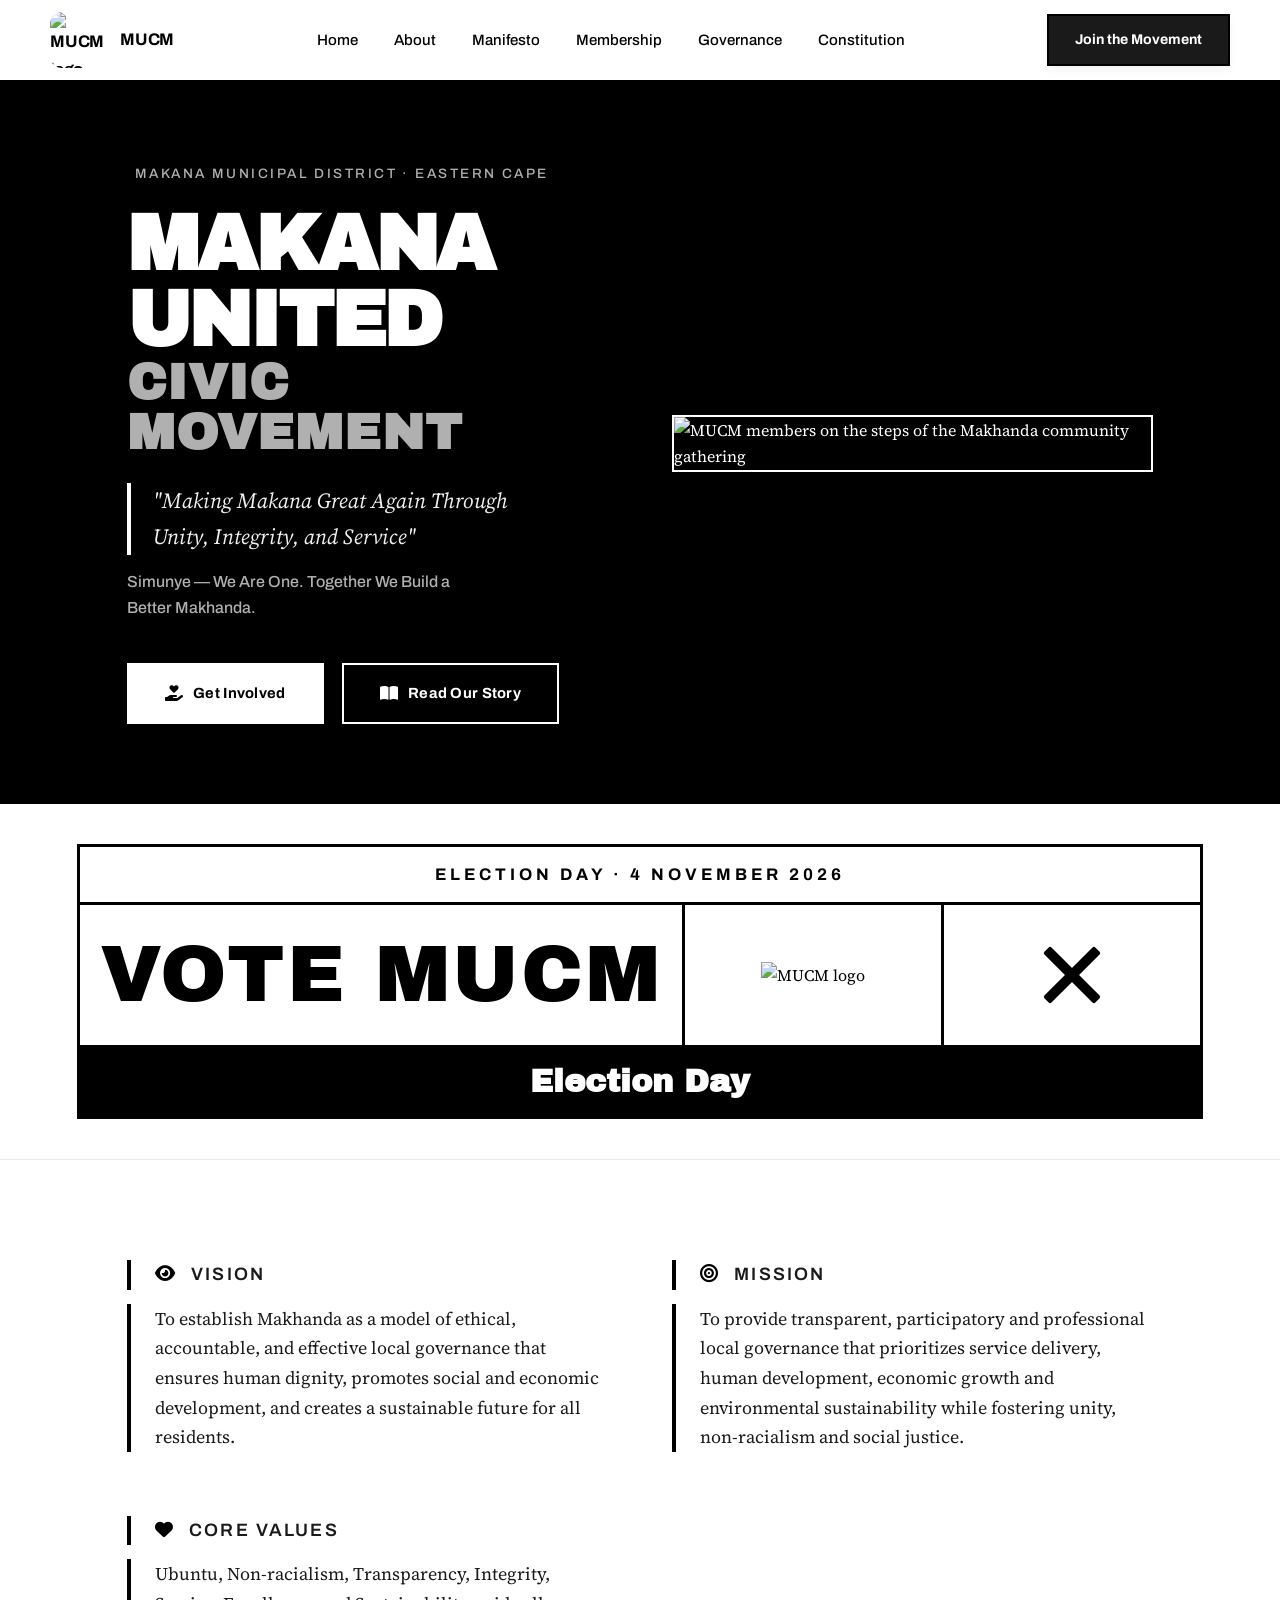
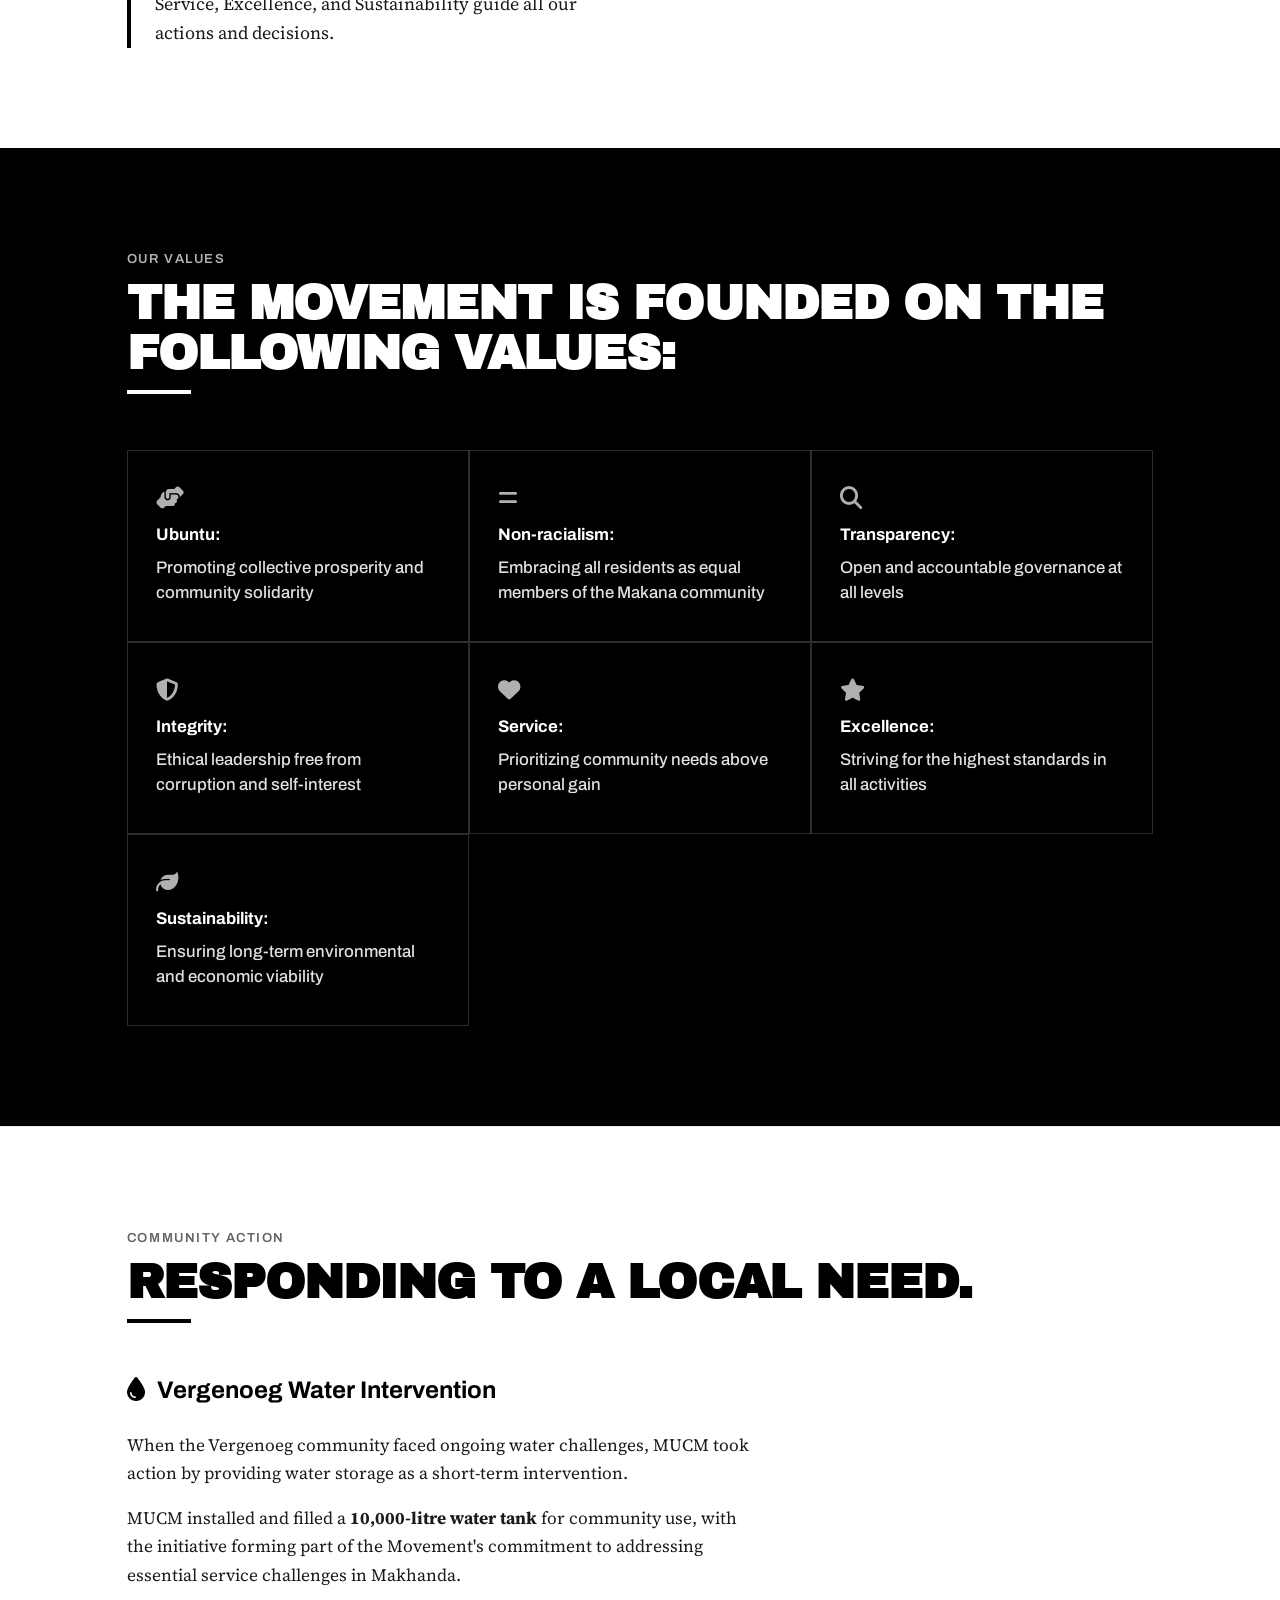
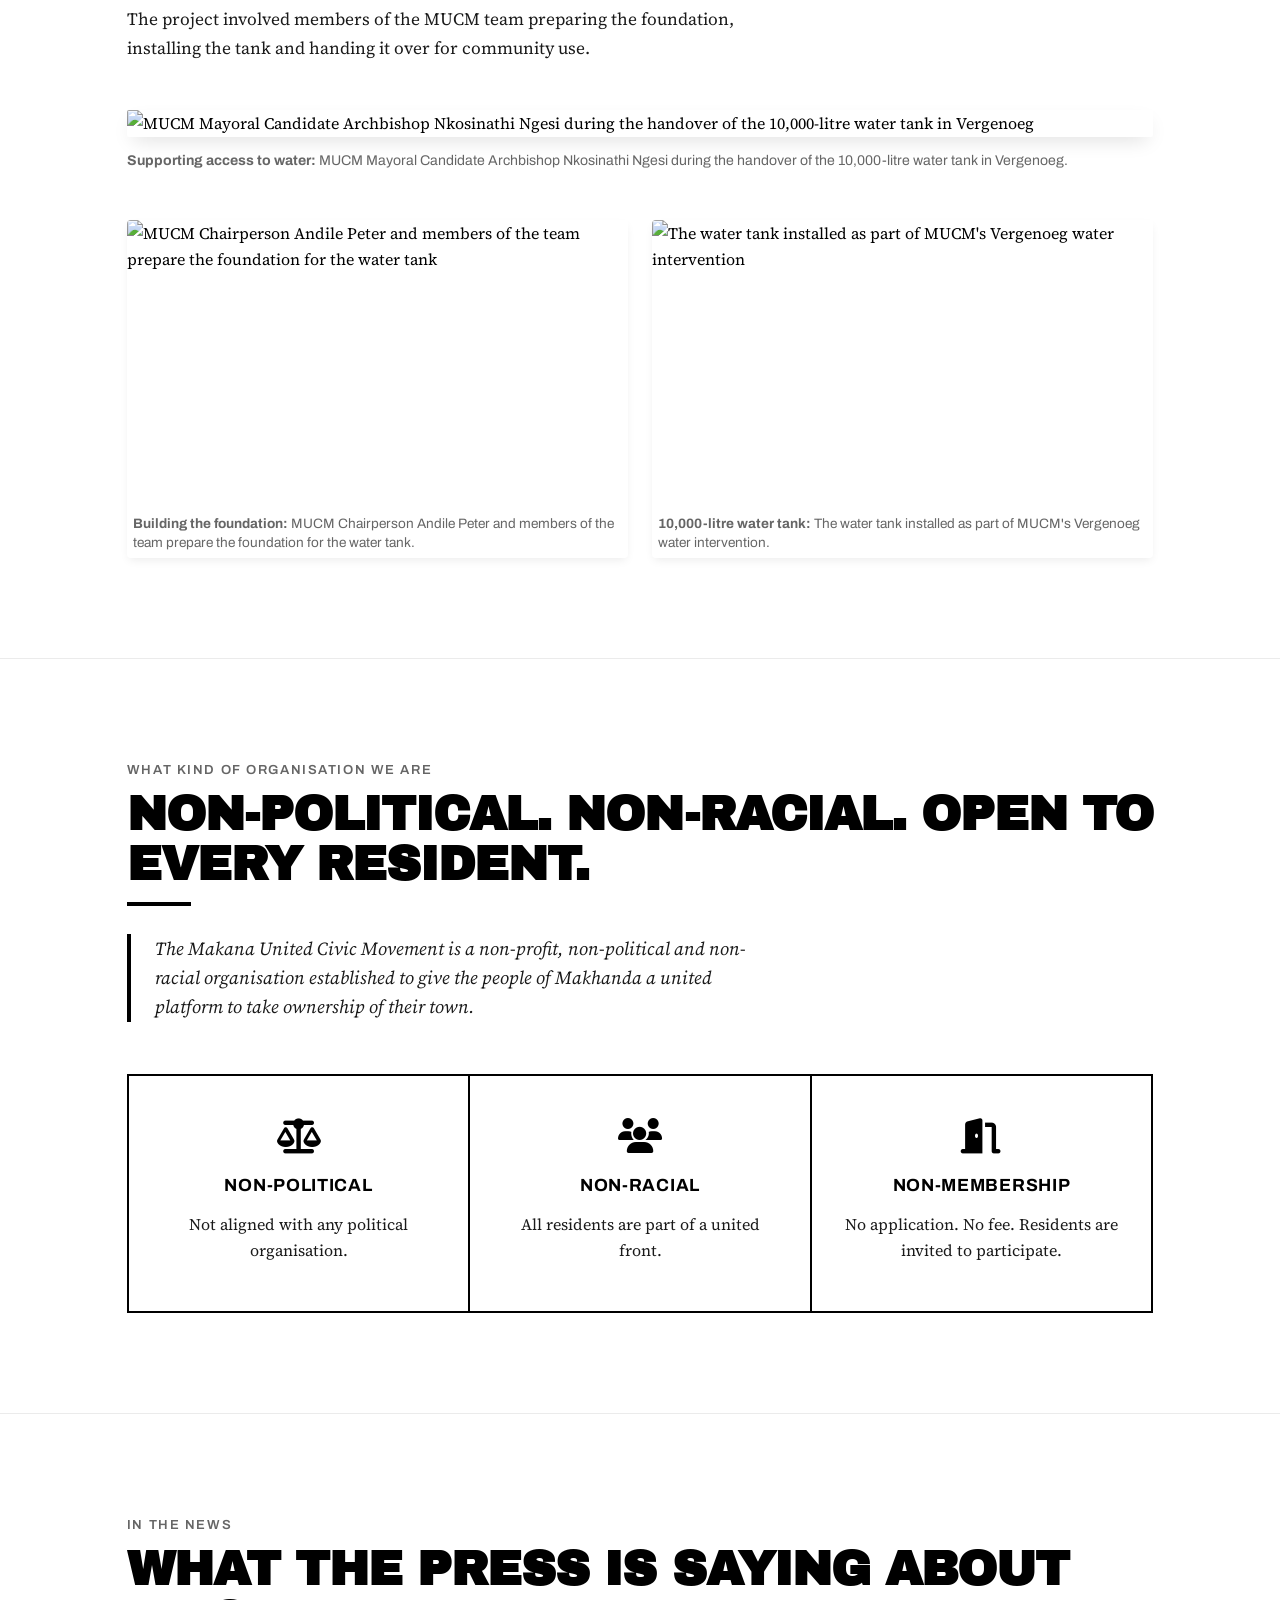
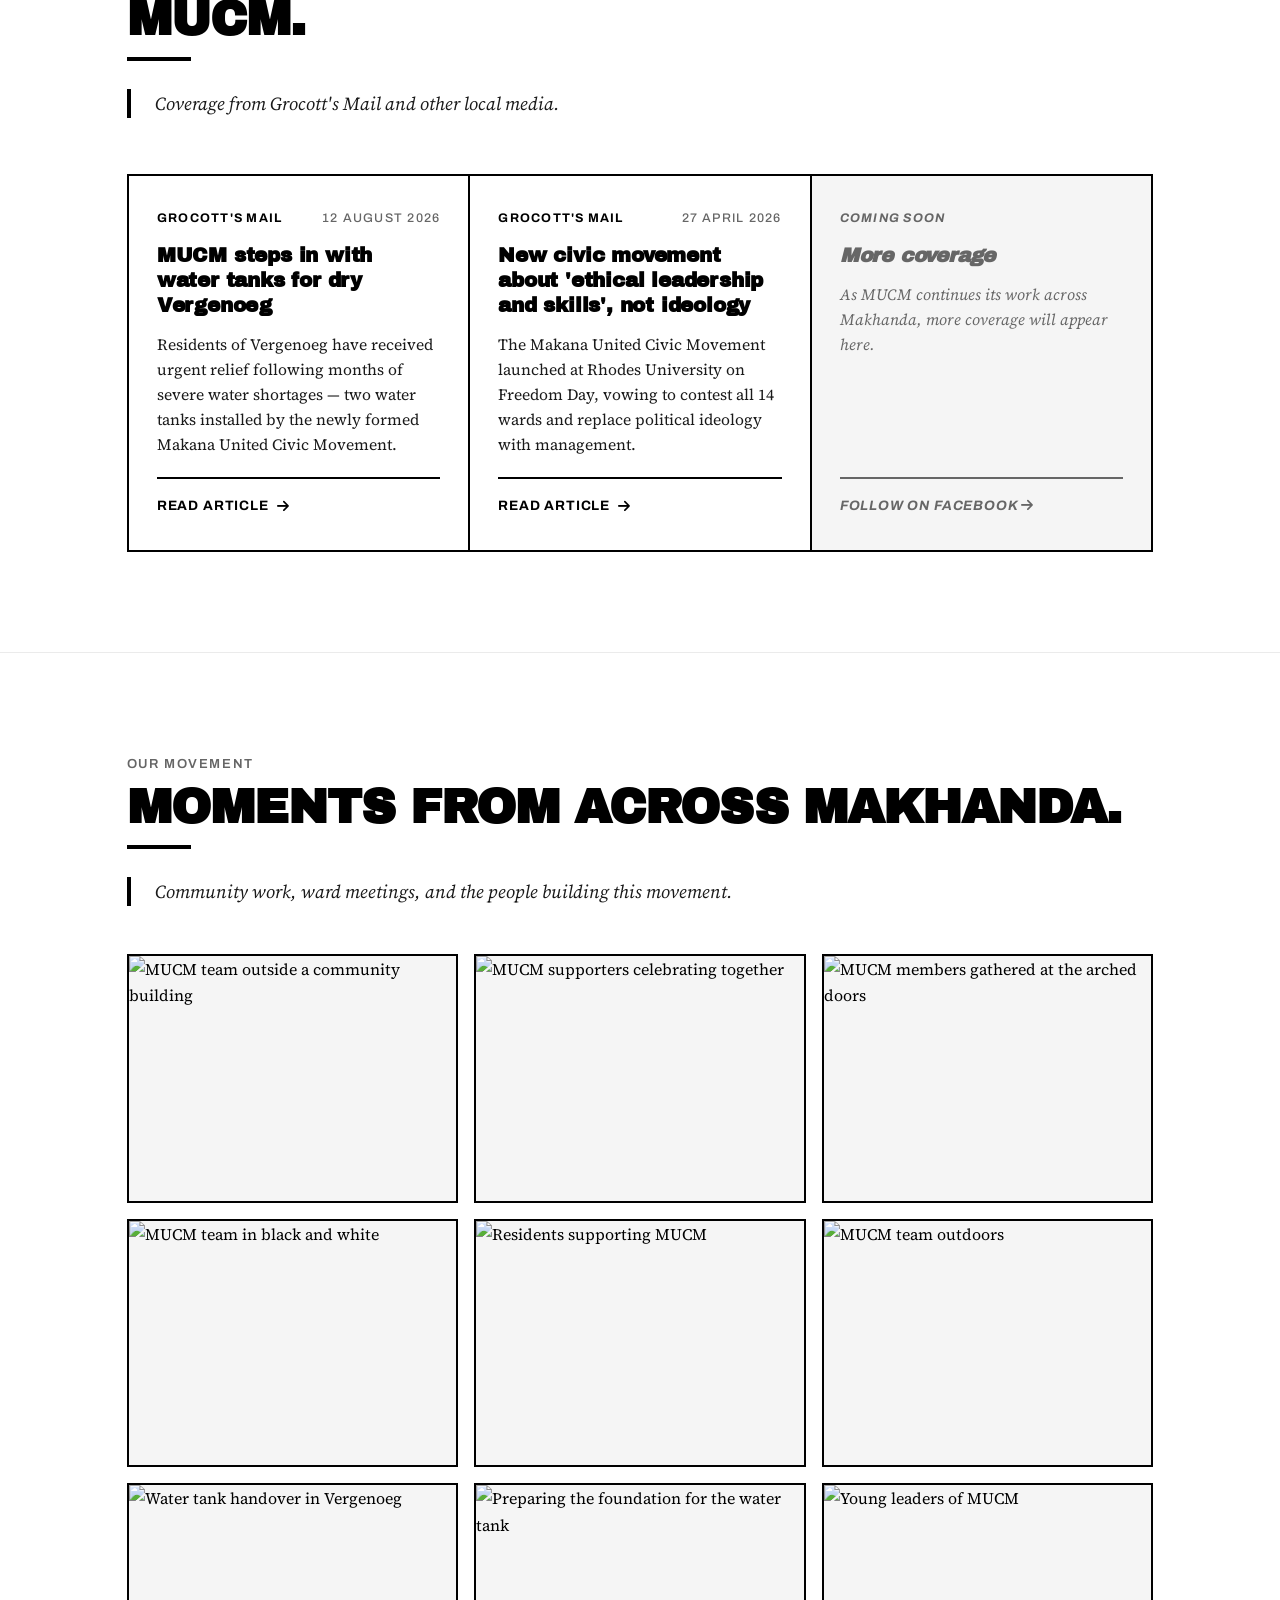
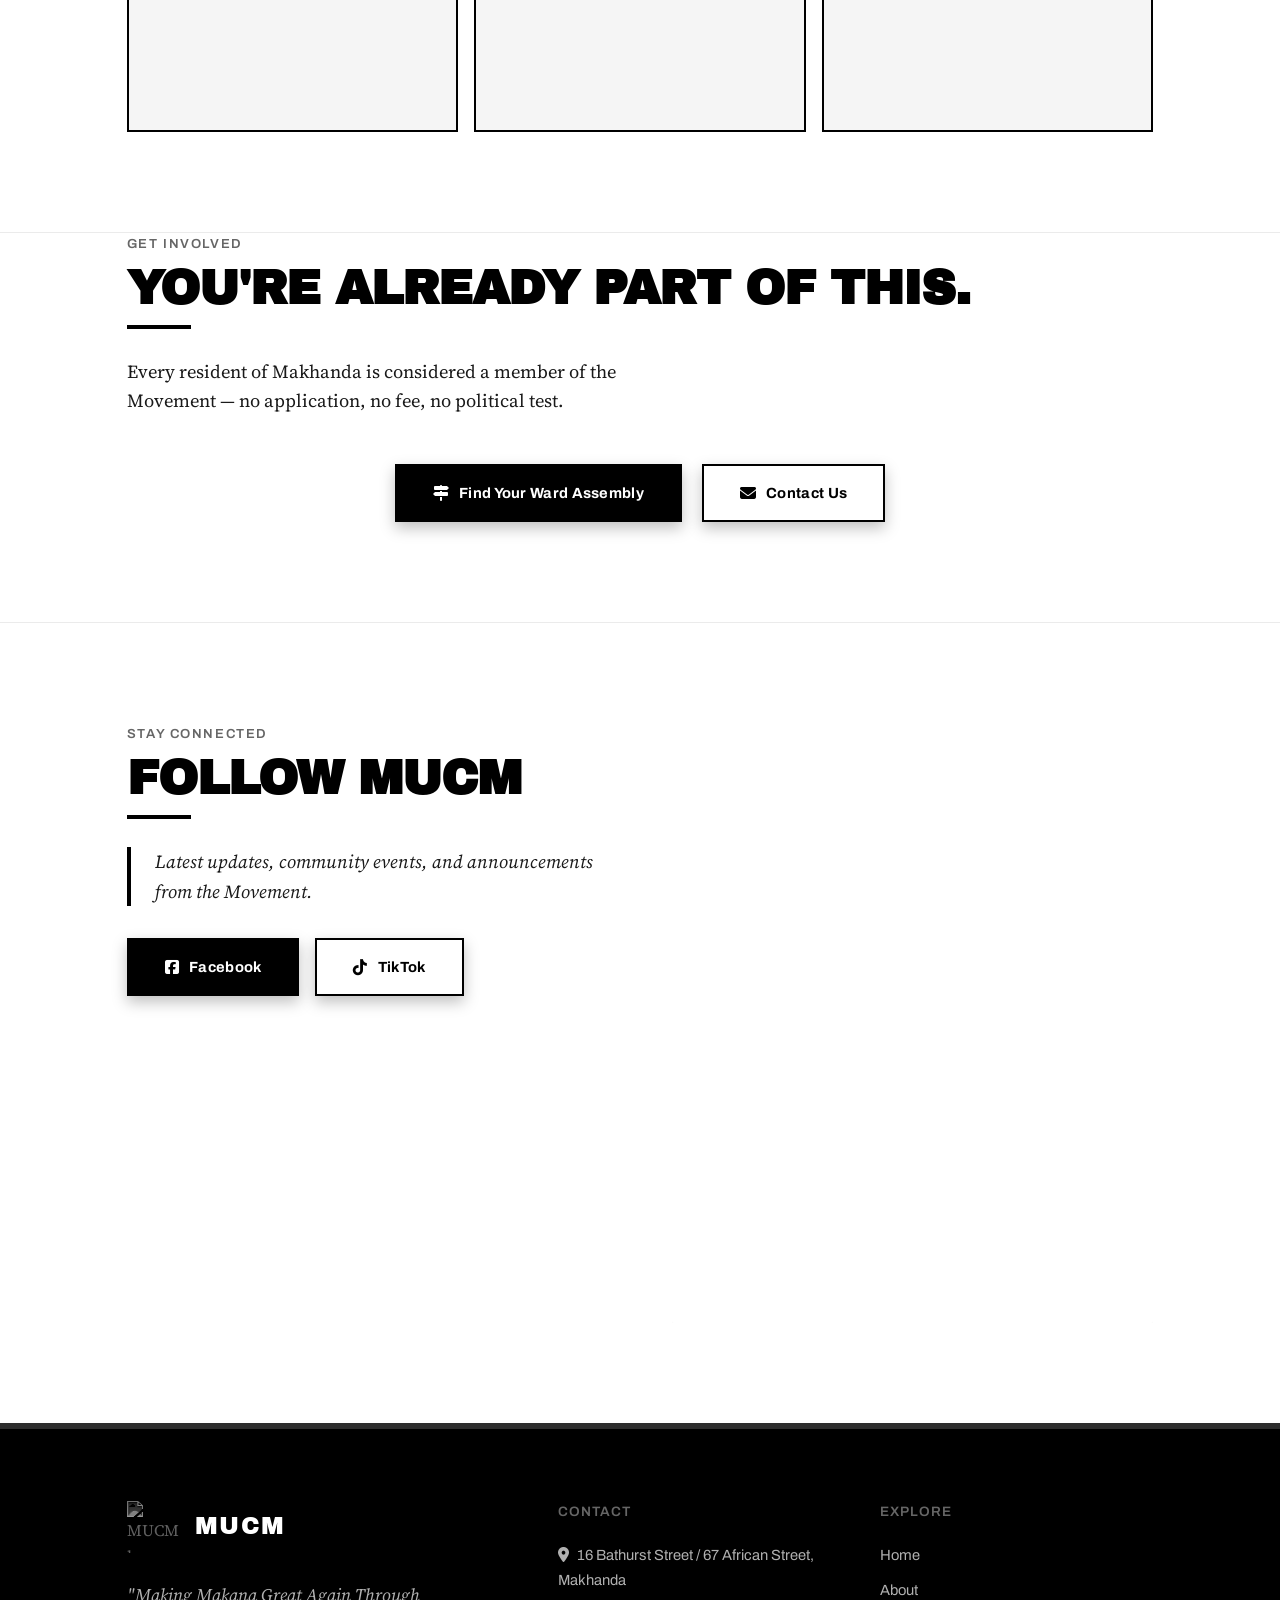
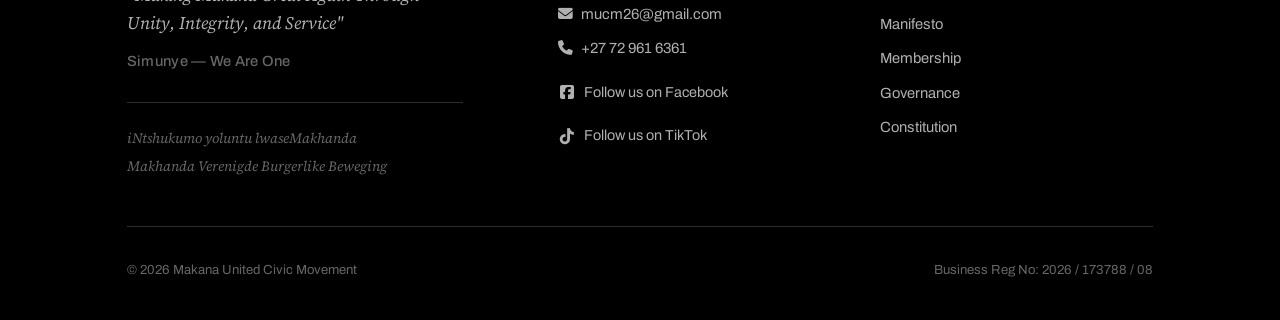
==== index.html @ 5df440af "Add files via upload" ====
<!DOCTYPE html>
<html lang="en">

<head>
    <meta charset="UTF-8">
    <meta name="viewport" content="width=device-width, initial-scale=1.0">
    <title>Makana United Civic Movement · MUCM</title>
    <link rel="preconnect" href="https://fonts.googleapis.com">
    <link rel="preconnect" href="https://fonts.gstatic.com" crossorigin>
    <link
        href="https://fonts.googleapis.com/css2?family=Archivo:wght@400;500;600;700&family=Archivo+Black&family=Source+Serif+4:ital,opsz,wght@0,8..60,400;0,8..60,600;1,8..60,400&display=swap"
        rel="stylesheet">
    <link rel="icon" type="image/png" href="assets/favicon1.jpg" sizes="192x192">
    <link rel="stylesheet" href="https://cdnjs.cloudflare.com/ajax/libs/font-awesome/6.4.0/css/all.min.css">
    <link rel="stylesheet" href="style.css">
</head>

<body>

    <header>
        <div class="wrap nav-row">
            <div class="mark">
                <img src="assets/logo.jpeg" alt="MUCM logo">
                <span>MUCM</span>
            </div>
            <nav class="links">
                <a href="index.html">Home</a>
                <a href="about.html">About</a>
                <a href="manifesto.html">Manifesto</a>
                <a href="membership.html">Membership</a>
                <a href="governance.html">Governance</a>
                <a href="constitution.html">Constitution</a>
            </nav>
            <a href="membership.html#involved" class="nav-cta">Join the Movement</a>
            <button class="menu-btn" aria-label="Open menu"><span></span></button>
        </div>
    </header>

    <main id="top">

        <!-- 1. HERO -->
        <!-- HERO -->
        <section class="hero">
            <div class="wrap hero-grid">

                <div class="hero-copy">
                    <p class="hero-eyebrow"><i class="" style="margin-right:8px;"></i> Makana Municipal District ·
                        Eastern Cape</p>
                    <h1>Makana United<br><span>Civic Movement</span></h1>
                    <p class="hero-tagline">"Making Makana Great Again Through Unity, Integrity, and Service"</p>
                    <p class="hero-sub">Simunye — We Are One. Together We Build a Better Makhanda.</p>
                    <div class="hero-actions">
                        <a href="membership.html#involved" class="btn btn-solid"><i
                                class="fas fa-hand-holding-heart"></i> Get Involved</a>
                        <a href="about.html" class="btn btn-outline"><i class="fas fa-book-open"></i> Read Our Story</a>
                    </div>
                </div>

                <div class="hero-photo">
                    <img src="assets/group-steps-bw.jpeg"
                        alt="MUCM members on the steps of the Makhanda community gathering">
                </div>

            </div>
        </section>

        <!-- VOTE MUCM BANNER -->
        <section class="vote-banner">
            <a href="membership.html#involved" class="vote-banner-link">

                <div class="vote-banner-top">
                    Election Day · 4 November 2026
                </div>

                <div class="vote-banner-strip">
                    <div class="vote-cell vote-cell-text">Vote MUCM</div>
                    <div class="vote-cell vote-cell-logo">
                        <img src="assets/logo.jpeg" alt="MUCM logo">
                    </div>
                    <div class="vote-cell vote-cell-x">
                        <span></span>
                        <span></span>
                    </div>
                </div>

                <div class="vote-banner-countdown" id="countdown">
                    <span class="cd-unit"><strong id="cd-days">--</strong><em>Days</em></span>
                    <span class="cd-sep">·</span>
                    <span class="cd-unit"><strong id="cd-hours">--</strong><em>Hours</em></span>
                    <span class="cd-sep">·</span>
                    <span class="cd-unit"><strong id="cd-mins">--</strong><em>Minutes</em></span>
                    <span class="cd-sep">·</span>
                    <span class="cd-unit"><strong id="cd-secs">--</strong><em>Seconds</em></span>
                </div>

            </a>
        </section>

        <!-- 2. VISION / MISSION / CORE VALUES -->
        <section class="rule-top">
            <div class="wrap vm-grid">
                <div class="vm-block">
                    <p class="kicker"><i class="fas fa-eye"></i> Vision</p>
                    <p>To establish Makhanda as a model of ethical, accountable, and effective local governance that
                        ensures human dignity, promotes social and economic development, and creates a sustainable
                        future for all residents.</p>
                </div>
                <div class="vm-block">
                    <p class="kicker"><i class="fas fa-bullseye"></i> Mission</p>
                    <p>To provide transparent, participatory and professional local governance that prioritizes service
                        delivery, human development, economic growth and environmental sustainability while fostering
                        unity, non-racialism and social justice.</p>
                </div>
                <div class="vm-block">
                    <p class="kicker"><i class="fas fa-heart"></i> Core Values</p>
                    <p>Ubuntu, Non-racialism, Transparency, Integrity, Service, Excellence, and Sustainability guide all
                        our actions and decisions.</p>
                </div>
            </div>
        </section>

        <!-- VALUES -->
        <!-- VALUES -->
        <section class="values-band" id="values">
            <div class="wrap">
                <p class="kicker" style="color:var(--grey-light);">Our Values</p>
                <h2>The Movement is founded on the following values: </h2>
                <ul class="values-list">
                    <li><i class="fas fa-hands-helping"></i><strong>Ubuntu:</strong> Promoting collective prosperity and
                        community solidarity</li>
                    <li><i class="fas fa-equals"></i><strong>Non-racialism:</strong> Embracing all residents as equal
                        members of the Makana community</li>
                    <li><i class="fas fa-search"></i><strong>Transparency:</strong> Open and accountable governance at
                        all levels</li>
                    <li><i class="fas fa-shield-alt"></i><strong>Integrity:</strong> Ethical leadership free from
                        corruption and self-interest</li>
                    <li><i class="fas fa-heart"></i><strong>Service:</strong> Prioritizing community needs above
                        personal gain</li>
                    <li><i class="fas fa-star"></i><strong>Excellence:</strong> Striving for the highest standards in
                        all activities</li>
                    <li><i class="fas fa-leaf"></i><strong>Sustainability:</strong> Ensuring long-term environmental and
                        economic viability</li>
                </ul>
            </div>
        </section>

        <!-- 3. COMMUNITY ACTION — VERGENOEG WATER TANK -->
        <section class="rule-top">
            <div class="wrap">
                <p class="kicker">Community Action</p>
                <h2>Responding to a local need.</h2>
                <div style="margin-top:48px;">
                    <h3
                        style="font-family:var(--font-label); font-weight:700; font-size:1.5rem; margin:0 0 20px; color:var(--black);">
                        <i class="fas fa-tint" style="margin-right:12px;"></i>Vergenoeg Water Intervention
                    </h3>
                    <p style="max-width:70ch; color:var(--soft-black); font-size:1.08rem; margin-bottom:16px;">When the
                        Vergenoeg community faced ongoing water challenges, MUCM took action by providing water storage
                        as a short-term intervention.</p>
                    <p style="max-width:70ch; color:var(--soft-black); font-size:1.08rem; margin-bottom:16px;">MUCM
                        installed and filled a <strong>10,000-litre water tank</strong> for community use, with the
                        initiative forming part of the Movement's commitment to addressing essential service challenges
                        in Makhanda.</p>
                    <p style="max-width:70ch; color:var(--soft-black); font-size:1.08rem; margin-bottom:48px;">The
                        project involved members of the MUCM team preparing the foundation, installing the tank and
                        handing it over for community use.</p>
                </div>
                <figure style="margin:0 0 48px;">
                    <img src="assets/tank-handover.jpeg"
                        alt="MUCM Mayoral Candidate Archbishop Nkosinathi Ngesi during the handover of the 10,000-litre water tank in Vergenoeg"
                        class="photo"
                        style="width:100%; display:block; border-radius:2px; box-shadow:var(--shadow-md);">
                    <figcaption
                        style="font-family:var(--font-label); font-size:0.88rem; color:var(--grey-mid); margin-top:12px;">
                        <strong>Supporting access to water:</strong> MUCM Mayoral Candidate Archbishop Nkosinathi Ngesi
                        during the handover of the 10,000-litre water tank in Vergenoeg.
                    </figcaption>
                </figure>
                <div class="community-grid">
                    <figure>
                        <img src="assets/foundation-prep.jpeg"
                            alt="MUCM Chairperson Andile Peter and members of the team prepare the foundation for the water tank"
                            class="photo">
                        <figcaption><strong>Building the foundation:</strong> MUCM Chairperson Andile Peter and members
                            of the team prepare the foundation for the water tank.</figcaption>
                    </figure>
                    <figure>
                        <img src="assets/watertank-banner.jpeg"
                            alt="The water tank installed as part of MUCM's Vergenoeg water intervention" class="photo">
                        <figcaption><strong>10,000-litre water tank:</strong> The water tank installed as part of MUCM's
                            Vergenoeg water intervention.</figcaption>
                    </figure>
                </div>
            </div>
        </section>

        <!-- 4. IDENTITY -->
        <section class="rule-top">
            <div class="wrap">
                <p class="kicker">What Kind of Organisation We Are</p>
                <h2>Non-political. Non-racial. Open to every resident.</h2>
                <p class="lede">The Makana United Civic Movement is a non-profit, non-political and non-racial
                    organisation established to give the people of Makhanda a united platform to take ownership of their
                    town.</p>
                <div class="identity-grid">
                    <div class="identity-card">
                        <i class="fas fa-balance-scale"></i>
                        <h3>Non-Political</h3>
                        <p>Not aligned with any political organisation.</p>
                    </div>
                    <div class="identity-card">
                        <i class="fas fa-users"></i>
                        <h3>Non-Racial</h3>
                        <p>All residents are part of a united front.</p>
                    </div>
                    <div class="identity-card">
                        <i class="fas fa-door-open"></i>
                        <h3>Non-Membership</h3>
                        <p>No application. No fee. Residents are invited to participate.</p>
                    </div>
                </div>
            </div>
        </section>

        <!-- IN THE NEWS -->
        <section class="rule-top news-section">
            <div class="wrap">
                <p class="kicker">In the News</p>
                <h2>What the press is saying about MUCM.</h2>
                <p class="lede">Coverage from Grocott's Mail and other local media.</p>

                <div class="news-grid">

                    <a href="https://grocotts.ru.ac.za/2026/08/12/mucm-steps-in-with-water-tanks-for-dry-vergenoeg/"
                        class="news-card" target="_blank" rel="noopener">
                        <div class="news-meta">
                            <span class="news-source">Grocott's Mail</span>
                            <span class="news-date">12 August 2026</span>
                        </div>
                        <h3 class="news-headline">MUCM steps in with water tanks for dry Vergenoeg</h3>
                        <p class="news-excerpt">Residents of Vergenoeg have received urgent relief following months of
                            severe water shortages — two water tanks installed by the newly formed Makana United Civic
                            Movement.</p>
                        <span class="news-link">Read article <i class="fas fa-arrow-right"></i></span>
                    </a>

                    <a href="https://grocotts.ru.ac.za/2026/04/27/new-civic-movement-about-ethical-leadership-and-skills-not-ideology/"
                        class="news-card" target="_blank" rel="noopener">
                        <div class="news-meta">
                            <span class="news-source">Grocott's Mail</span>
                            <span class="news-date">27 April 2026</span>
                        </div>
                        <h3 class="news-headline">New civic movement about 'ethical leadership and skills', not ideology
                        </h3>
                        <p class="news-excerpt">The Makana United Civic Movement launched at Rhodes University on
                            Freedom Day, vowing to contest all 14 wards and replace political ideology with management.
                        </p>
                        <span class="news-link">Read article <i class="fas fa-arrow-right"></i></span>
                    </a>

                    <div class="news-card news-card-placeholder">
                        <div class="news-meta">
                            <span class="news-source">Coming soon</span>
                        </div>
                        <h3 class="news-headline">More coverage</h3>
                        <p class="news-excerpt">As MUCM continues its work across Makhanda, more coverage will appear
                            here.</p>
                        <span class="news-link">
                            <a href="https://www.facebook.com/profile.php?id=61592647917683" target="_blank"
                                rel="noopener" style="color:inherit;">
                                Follow on Facebook <i class="fas fa-arrow-right"></i>
                            </a>
                        </span>
                    </div>

                </div>
            </div>
        </section>

        <!-- PHOTO GALLERY -->
        <section class="rule-top gallery-section" id="gallery">
            <div class="wrap">
                <p class="kicker">Our Movement</p>
                <h2>Moments from across Makhanda.</h2>
                <p class="lede">Community work, ward meetings, and the people building this movement.</p>

                <div class="gallery-grid">
                    <figure class="gallery-item">
                        <img src="assets/mucm-members.jpeg" alt="MUCM team outside a community building">
                    </figure>
                    <figure class="gallery-item">
                        <img src="assets/celebration-group.jpeg" alt="MUCM supporters celebrating together">
                    </figure>
                    <figure class="gallery-item">
                        <img src="assets/meeting-outside.jpeg" alt="MUCM members gathered at the arched doors">
                    </figure>
                    <figure class="gallery-item">
                        <img src="assets/clean-audits tshirt.jpeg" alt="MUCM team in black and white">
                    </figure>
                    <figure class="gallery-item">
                        <img src="assets/membership-community.jpeg" alt="Residents supporting MUCM">
                    </figure>
                    <figure class="gallery-item">
                        <img src="assets/group-steps-color.jpeg" alt="MUCM team outdoors">
                    </figure>
                    <figure class="gallery-item">
                        <img src="assets/tank-handover.jpeg" alt="Water tank handover in Vergenoeg">
                    </figure>
                    <figure class="gallery-item">
                        <img src="assets/foundation-prep.jpeg" alt="Preparing the foundation for the water tank">
                    </figure>
                    <figure class="gallery-item">
                        <img src="assets/young-leaders.jpeg" alt="Young leaders of MUCM">
                    </figure>
                </div>
            </div>
        </section>

        <!-- 5. CTA — GET INVOLVED -->
        <section class="rule-top involved" id="involved">
            <div class="wrap">
                <p class="kicker">Get Involved</p>
                <h2>You're already part of this.</h2>
                <p class="lede" style="border-left:none; padding-left:0; font-style:normal;">Every resident of Makhanda
                    is considered a member of the Movement — no application, no fee, no political test.</p>
                <div class="involved-actions">
                    <a href="governance.html#councillors" class="btn btn-dark-solid"><i class="fas fa-map-signs"></i> Find
                        Your Ward Assembly</a>
                    <a href="membership.html#involved" class="btn btn-dark"><i class="fas fa-envelope"></i> Contact
                        Us</a>
                </div>
            </div>
        </section>

        <!-- SOCIAL FEED -->
        <section class="rule-top" id="social">
            <div class="wrap">
                <div class="social-split">

                    <!-- Left: text + buttons -->
                    <div>
                        <p class="kicker">Stay Connected</p>
                        <h2>Follow MUCM</h2>
                        <p class="lede">Latest updates, community events, and announcements from the Movement.</p>

                        <div class="social-buttons" style="display:flex; gap:16px; flex-wrap:wrap; margin-top:32px;">
                            <a href="https://www.facebook.com/profile.php?id=61592647917683" target="_blank"
                                rel="noopener" class="btn btn-dark-solid">
                                <i class="fa-brands fa-square-facebook"></i> Facebook
                            </a>
                            <a href="https://www.tiktok.com/@mucm88" target="_blank" rel="noopener"
                                class="btn btn-dark">
                                <i class="fab fa-tiktok"></i> TikTok
                            </a>
                        </div>
                    </div>

                    <!-- Right: Facebook embed -->
                    <div class="fb-embed">
                        <iframe
                            src="https://www.facebook.com/plugins/page.php?href=https://www.facebook.com/profile.php?id=61592647917683&tabs=timeline&width=500&height=600&small_header=false&adapt_container_width=true&hide_cover=false&show_facepile=true"
                            width="500" height="600"
                            style="border:none;overflow:hidden;max-width:100%;border-radius:2px;box-shadow:var(--shadow-md);"
                            scrolling="no" frameborder="0" allowfullscreen="true"
                            allow="autoplay; clipboard-write; encrypted-media; picture-in-picture; web-share">
                        </iframe>
                    </div>

                </div>
            </div>
        </section>

    </main>

    <footer id="contact">
        <div class="wrap">
            <div class="footer-top">
                <div class="footer-brand-block">
                    <div class="footer-brand">
                        <img src="assets/logo.jpeg" alt="MUCM logo">
                        <span>MUCM</span>
                    </div>

                    <div class="footer-taglines">
                        <p class="footer-tagline-main">"Making Makana Great Again Through Unity, Integrity, and Service"
                        </p>
                        <p class="footer-tagline-sub">Simunye — We Are One</p>
                    </div>

                    <div class="footer-translations">
                        <p><em>iNtshukumo yoluntu lwaseMakhanda</em></p>
                        <p><em>Makhanda Verenigde Burgerlike Beweging</em></p>
                    </div>
                </div>
                <div class="footer-col">
                    <h4>Contact</h4>
                    <p><i class="fas fa-map-marker-alt" style="margin-right:8px;"></i>16 Bathurst Street / 67 African
                        Street, Makhanda</p>
                    <a href="mailto:mucm26@gmail.com"><i class="fas fa-envelope"
                            style="margin-right:8px;"></i>mucm26@gmail.com</a>
                    <a href="tel:+27729616361"><i class="fas fa-phone" style="margin-right:8px;"></i>+27 72 961 6361</a>
                    <div class="footer-social">
                        <a href="https://www.facebook.com/profile.php?id=61592647917683" target="_blank" rel="noopener"
                            aria-label="MUCM on Facebook">
                            <i class="fa-brands fa-square-facebook"></i> Follow us on Facebook
                        </a>
                        <a href="https://www.tiktok.com/@mucm88" target="_blank" rel="noopener"
                            aria-label="MUCM on TikTok">
                            <i class="fa-brands fa-tiktok"></i> Follow us on TikTok
                        </a>
                    </div>
                </div>
                <div class="footer-col">
                    <h4>Explore</h4>
                    <a href="index.html">Home</a>
                    <a href="about.html">About</a>
                    <a href="manifesto.html">Manifesto</a>
                    <a href="membership.html">Membership</a>
                    <a href="governance.html">Governance</a>
                    <a href="constitution.html">Constitution</a>
                </div>
            </div>
            <div class="footer-bottom">
                <span>© 2026 Makana United Civic Movement</span>
                <span>Business Reg No: 2026 / 173788 / 08</span>
            </div>
        </div>
    </footer>



</body>

<script>


    // Mobile menu toggle
    document.addEventListener('DOMContentLoaded', function () {
        var menuBtn = document.querySelector('.menu-btn');
        var navLinks = document.querySelector('nav.links');
        if (menuBtn && navLinks) {
            menuBtn.addEventListener('click', function () {
                navLinks.classList.toggle('open');
                menuBtn.classList.toggle('active');
            });

            // Close menu when a link is clicked
            navLinks.querySelectorAll('a').forEach(function (link) {
                link.addEventListener('click', function () {
                    navLinks.classList.remove('open');
                    menuBtn.classList.remove('active');
                });
            });

            // Close menu when clicking outside
            document.addEventListener('click', function (e) {
                if (!e.target.closest('header')) {
                    navLinks.classList.remove('open');
                    menuBtn.classList.remove('active');
                }
            });
        }
    });

    (function () {
        var target = new Date('2026-11-04T07:00:00+02:00').getTime(); // 4 Nov 2026, 07:00 SAST
        function pad(n) { return n < 10 ? '0' + n : n; }
        function tick() {
            var now = Date.now();
            var diff = target - now;
            var el = document.getElementById('countdown');
            if (!el) return;
            if (diff <= 0) {
                el.innerHTML = '<span class="cd-unit"><strong>Election Day</strong></span>';
                return;
            }
            var s = Math.floor(diff / 1000);
            var d = Math.floor(s / 86400); s -= d * 86400;
            var h = Math.floor(s / 3600); s -= h * 3600;
            var m = Math.floor(s / 60); s -= m * 60;
            document.getElementById('cd-days').textContent = d;
            document.getElementById('cd-hours').textContent = pad(h);
            document.getElementById('cd-mins').textContent = pad(m);
            document.getElementById('cd-secs').textContent = pad(s);
        }
        tick();
        setInterval(tick, 1000);
    })();
</script>

</html>
---- style.css ----
/* ============================================================
   MUCM — STYLESHEET
   ============================================================
   01. Design Tokens
   02. Reset & Base
   03. Typography & Utilities
   04. Header & Navigation
   05. Buttons
   06. Hero
   07. Sections (generic)
   08. Vision / Mission / Values
   09. Identity Cards
   10. Community Grid
   11. Stat Board
   12. Structure List
   13. Principles Grid
   14. In the News
   15. Photo Gallery
   16. Vote MUCM Banner
   17. Board Hero
   18. Content Images & Split Layouts
   19. Official Names
   20. Membership Page
   21. Platform Section
   22. Ward Councillors
   23. Social Feed
   24. Lightbox
   25. Footer
   26. Responsive Breakpoints
   ============================================================ */


/* ============================================================
   01. DESIGN TOKENS
   ============================================================ */
:root {
  --black: #000000;
  --soft-black: #1a1a1a;
  --white: #ffffff;
  --grey-dark: #2d2d2d;
  --grey-mid: #666666;
  --grey-light: #b0b0b0;
  --grey-line: #e0e0e0;
  --grey-panel: #f5f5f5;
  --font-display: 'Archivo Black', 'Archivo', sans-serif;
  --font-label: 'Archivo', sans-serif;
  --font-body: 'Source Serif 4', serif;
  --max-width: 1180px;
  --edge: 6vw;
  --shadow-lg: 0 18px 40px -12px rgba(0,0,0,0.25);
  --shadow-md: 0 8px 20px -6px rgba(0,0,0,0.15);
  --shadow-sm: 0 4px 10px -2px rgba(0,0,0,0.08);
}


/* ============================================================
   02. RESET & BASE
   ============================================================ */
* { box-sizing: border-box; margin: 0; padding: 0; }

html { scroll-behavior: smooth; }

body {
  background: var(--white);
  color: var(--black);
  font-family: var(--font-body);
  line-height: 1.65;
  -webkit-font-smoothing: antialiased;
  overflow-x: hidden;
}

img { max-width: 100%; display: block; }
a { color: inherit; text-decoration: none; }

/* Prevent any horizontal overflow */
html, body {
  overflow-x: hidden;
  max-width: 100%;
}

/* Force all direct children of sections to not exceed container */
section, .wrap, .social-split, .fb-embed {
  max-width: 100%;
}

/* Long words / URLs break instead of overflowing */
p, a, h1, h2, h3, h4, .news-excerpt, .news-headline {
  overflow-wrap: break-word;
  word-wrap: break-word;
}

/* ============================================================
   03. TYPOGRAPHY & UTILITIES
   ============================================================ */
.wrap {
  max-width: var(--max-width);
  margin: 0 auto;
  padding-left: var(--edge);
  padding-right: var(--edge);
}

.kicker {
  font-family: var(--font-label);
  font-weight: 600;
  font-size: 0.82rem;
  letter-spacing: 0.12em;
  text-transform: uppercase;
  color: var(--grey-mid);
  margin-bottom: 8px;
}

.kicker i {
  margin-right: 8px;
  color: var(--black);
}

h2 {
  font-family: var(--font-display);
  font-size: clamp(2rem, 4.2vw, 3rem);
  line-height: 1.05;
  letter-spacing: -0.02em;
  text-transform: uppercase;
  margin-bottom: 28px;
  position: relative;
  padding-bottom: 16px;
}

h2::after {
  content: '';
  position: absolute;
  bottom: 0;
  left: 0;
  width: 64px;
  height: 4px;
  background: var(--black);
}

.lede {
  font-size: 1.15rem;
  max-width: 64ch;
  color: var(--soft-black);
  line-height: 1.6;
  border-left: 4px solid var(--black);
  padding-left: 24px;
  font-style: italic;
}


/* ============================================================
   04. HEADER & NAVIGATION
   ============================================================ */
header {
  position: sticky;
  top: 0;
  z-index: 100;
  background: var(--white);
  border-bottom: 3px solid var(--black);
  box-shadow: 0 2px 12px rgba(0,0,0,0.04);
}

.nav-row {
  display: flex;
  align-items: center;
  justify-content: space-between;
  padding: 12px 0;
}

.mark {
  display: flex;
  align-items: center;
  gap: 14px;
  font-family: var(--font-label);
  font-weight: 700;
  font-size: 1.05rem;
  letter-spacing: -0.01em;
  color: var(--black);
}

.mark img {
  width: 56px;
  height: 56px;
  object-fit: contain;
  border-radius: 12px;
}

nav.links {
  display: flex;
  gap: 36px;
  font-family: var(--font-label);
  font-weight: 500;
  font-size: 0.94rem;
}

nav.links a {
  position: relative;
  padding: 6px 0;
}

nav.links a::after {
  content: '';
  position: absolute;
  bottom: 0;
  left: 0;
  width: 0;
  height: 3px;
  background: var(--black);
}

nav.links a:hover::after { width: 100%; }
nav.links a:hover { color: var(--grey-mid); }

.nav-cta {
  font-family: var(--font-label);
  font-weight: 700;
  font-size: 0.88rem;
  background: var(--black);
  color: var(--white);
  padding: 12px 26px;
  border: 2px solid var(--black);
  box-shadow: var(--shadow-sm);
  position: relative;
  overflow: hidden;
  z-index: 1;
}

.nav-cta::before {
  content: '';
  position: absolute;
  inset: 0;
  background: var(--soft-black);
  z-index: -1;
}

.nav-cta:hover { box-shadow: 0 8px 18px rgba(0,0,0,0.2); }
.nav-cta:hover::before { transform: translateX(0); }

/* ---------- MENU BUTTON (hamburger ↔ X) ---------- */
.menu-btn {
  display: none;
  background: none;
  border: 2px solid var(--black);
  width: 44px;
  height: 44px;
  cursor: pointer;
  position: relative;
  padding: 0;
}

/* Three bars — the hamburger */
.menu-btn span,
.menu-btn::before,
.menu-btn::after {
  content: '';
  position: absolute;
  left: 10px;
  right: 10px;
  height: 2.5px;
  background: var(--black);
  transition: transform 0.3s ease, opacity 0.3s ease, top 0.3s ease, bottom 0.3s ease;
}

/* Position the three bars */
.menu-btn span { top: 20px; }        /* middle bar */
.menu-btn::before { top: 13px; }     /* top bar */
.menu-btn::after { bottom: 13px; }   /* bottom bar */

/* When .active — transform hamburger into X */
.menu-btn.active span {
  opacity: 0;                         /* hide middle bar */
}

.menu-btn.active::before {
  top: 20px;                          /* move to centre */
  transform: rotate(45deg);
}

.menu-btn.active::after {
  bottom: 21px;                       /* move to centre */
  transform: rotate(-45deg);
}


/* ============================================================
   05. BUTTONS
   ============================================================ */
.btn {
  font-family: var(--font-label);
  font-weight: 700;
  font-size: 0.92rem;
  padding: 16px 36px;
  border: 2.5px solid var(--white);
  display: inline-flex;
  align-items: center;
  gap: 10px;
  letter-spacing: 0.02em;
  box-shadow: 0 6px 14px rgba(0,0,0,0.25);
}

.btn i { font-size: 1rem; }

.btn-solid {
  background: var(--white);
  color: var(--black);
  border-color: var(--white);
}

.btn-solid:hover {
  background: var(--black);
  color: var(--white);
  border-color: var(--black);
  box-shadow: 0 12px 24px rgba(0,0,0,0.4);
}

.btn-outline {
  background: transparent;
  color: var(--white);
}

.btn-outline:hover {
  background: rgba(255,255,255,0.15);
  border-color: var(--grey-light);
  color: var(--grey-light);
}

.btn-dark {
  border: 2.5px solid var(--black);
  background: transparent;
  color: var(--black);
  font-weight: 700;
  padding: 15px 36px;
  display: inline-flex;
  align-items: center;
  gap: 10px;
}

.btn-dark:hover {
  background: var(--black);
  color: var(--white);
  border-color: var(--black);
  box-shadow: var(--shadow-md);
}

.btn-dark-solid {
  background: var(--black);
  color: var(--white);
  border: 2.5px solid var(--black);
  font-weight: 700;
  padding: 15px 36px;
  display: inline-flex;
  align-items: center;
  gap: 10px;
}

.btn-dark-solid:hover {
  background: var(--soft-black);
  box-shadow: 0 12px 24px rgba(0,0,0,0.3);
}


/* ============================================================
   06. HERO
   ============================================================ */
.hero {
  background: var(--black);
  color: var(--white);
  padding: 80px 0;
}

.hero-grid {
  display: grid;
  grid-template-columns: 1fr 1fr;
  gap: 64px;
  align-items: center;
}

.hero-copy { max-width: 56ch; }

.hero-eyebrow {
  font-family: var(--font-label);
  font-weight: 500;
  font-size: 0.85rem;
  letter-spacing: 0.18em;
  text-transform: uppercase;
  color: var(--grey-light);
  margin-bottom: 22px;
}

.hero h1 {
  font-family: var(--font-display);
  font-size: clamp(2.6rem, 6vw, 5rem);
  line-height: 0.98;
  text-transform: uppercase;
  letter-spacing: -0.03em;
  max-width: 14ch;
  margin-bottom: 26px;
}

.hero h1 span {
  display: block;
  font-size: 0.66em;
  color: var(--grey-light);
  letter-spacing: 0.02em;
}

.hero-tagline {
  font-family: var(--font-body);
  font-style: italic;
  font-size: clamp(1.1rem, 1.8vw, 1.35rem);
  max-width: 40ch;
  color: #f0f0f0;
  border-left: 4px solid var(--white);
  padding-left: 22px;
  margin: 0 0 14px;
}

.hero-sub {
  font-family: var(--font-label);
  font-weight: 500;
  font-size: 1rem;
  color: var(--grey-light);
  max-width: 40ch;
  margin-bottom: 42px;
}

.hero-actions {
  display: flex;
  flex-wrap: wrap;
  gap: 18px;
}

.hero-photo {
  position: relative;
  overflow: hidden;
  border: 2px solid var(--white);
  box-shadow: var(--shadow-lg);
}

.hero-photo img {
  width: 100%;
  height: auto;
  display: block;
  object-fit: contain;
}


/* ============================================================
   07. SECTIONS (GENERIC)
   ============================================================ */
section {
  padding: 100px 0;
  position: relative;
}

section.rule-top {
  border-top: 1px solid rgba(0,0,0,0.08);
}
.notice-grid {
  display: grid;
  grid-template-columns: 1.2fr 0.9fr;
  gap: 60px;
  align-items: start;
}


/* ============================================================
   08. VISION / MISSION / VALUES
   ============================================================ */
.vm-grid {
  display: grid;
  grid-template-columns: 1fr 1fr;
  gap: 64px;
}

.vm-block .kicker { margin-bottom: 14px; }

.vm-block p {
  font-size: 1.12rem;
  color: var(--soft-black);
  border-left: 4px solid var(--black);
  padding-left: 24px;
}

/* Values band */
.values-band {
  background: var(--black);
  color: var(--white);
}

.values-band h2 { color: var(--white); }
.values-band h2::after { background: var(--white); }

.values-list {
  list-style: none;
  margin: 56px 0 0;
  display: grid;
  grid-template-columns: repeat(3, 1fr);
  gap: 0;
}

.values-list li {
  background: var(--black);
  padding: 36px 28px;
  font-family: var(--font-label);
  font-weight: 500;
  font-size: 1.05rem;
  line-height: 1.5;
  color: #e0e0e0;
  border: 1px solid var(--grey-dark);
  display: flex;
  flex-direction: column;
  gap: 8px;
}

.values-list li i {
  font-size: 1.4rem;
  color: var(--grey-light);
  margin-bottom: 4px;
}

.values-list strong {
  color: var(--white);
  font-weight: 700;
}


/* ============================================================
   09. IDENTITY CARDS
   ============================================================ */
.identity-grid {
  display: grid;
  grid-template-columns: repeat(3, 1fr);
  gap: 2px;
  background: var(--black);
  border: 2px solid var(--black);
  margin-top: 52px;
}

.identity-card {
  background: var(--white);
  padding: 42px 32px;
  border-bottom: 6px solid transparent;
  text-align: center;
}

.identity-card i {
  font-size: 2.2rem;
  color: var(--black);
  margin-bottom: 18px;
  display: block;
}

.identity-card h3 {
  font-family: var(--font-label);
  font-weight: 700;
  font-size: 1.1rem;
  text-transform: uppercase;
  letter-spacing: 0.04em;
  margin-bottom: 12px;
  color: var(--black);
}

.identity-card p {
  color: var(--soft-black);
  font-size: 1rem;
  line-height: 1.6;
}


/* ============================================================
   10. COMMUNITY GRID
   ============================================================ */
.community-grid {
  display: grid;
  grid-template-columns: 1fr 1fr;
  gap: 24px;
  margin-top: 48px;
}

.community-grid figure {
  margin: 0;
  overflow: hidden;
  border-radius: 4px;
  box-shadow: var(--shadow-sm);
}

.community-grid img {
  width: 100%;
  height: 280px;
  object-fit: cover;
}

.community-grid figcaption {
  font-family: var(--font-label);
  font-size: 0.85rem;
  color: var(--grey-mid);
  padding: 14px 6px 6px;
  line-height: 1.4;
}


/* ============================================================
   11. STAT BOARD
   ============================================================ */
.stat-board {
  background: var(--white);
  border: 1px solid var(--grey-line);
  box-shadow: var(--shadow-md);
  border-radius: 4px;
  overflow: hidden;
}

.stat-board:hover { box-shadow: var(--shadow-lg); }

.stat-row {
  display: flex;
  justify-content: space-between;
  align-items: baseline;
  gap: 20px;
  padding: 28px;
}

.stat-row + .stat-row { border-top: 1px solid var(--grey-line); }
.stat-row:hover { background: #fafafa; }

.stat-number {
  font-family: var(--font-display);
  font-size: 2.6rem;
  line-height: 1;
  color: var(--black);
  white-space: nowrap;
}

.stat-label {
  font-family: var(--font-label);
  font-size: 0.9rem;
  color: var(--grey-mid);
  text-align: right;
  max-width: 26ch;
}


/* ============================================================
   12. STRUCTURE LIST
   ============================================================ */
.structure-list {
  counter-reset: step;
  list-style: none;
  margin: 56px 0 0;
  max-width: 76ch;
}

.structure-list li {
  counter-increment: step;
  display: grid;
  grid-template-columns: 68px 1fr;
  gap: 26px;
  padding: 32px 0;
  border-bottom: 1px solid var(--grey-line);
}

.structure-list li:first-child {
  border-top: 1px solid var(--grey-line);
}

.structure-list li::before {
  content: counter(step, decimal-leading-zero);
  font-family: var(--font-display);
  font-size: 1.3rem;
  color: var(--grey-mid);
  opacity: 0.8;
}

.structure-list h3 {
  font-family: var(--font-label);
  font-weight: 700;
  font-size: 1.05rem;
  margin-bottom: 8px;
  color: var(--black);
}

.structure-list p {
  color: var(--soft-black);
  font-size: 0.98rem;
}


/* ============================================================
   13. PRINCIPLES GRID
   ============================================================ */
.principles-grid {
  display: grid;
  grid-template-columns: repeat(5, 1fr);
  gap: 2px;
  background: transparent;
  border: none;
  margin-top: 56px;
}

.principle-card {
  background: var(--white);
  padding: 36px 22px;
  border: 2px solid var(--black);
  display: flex;
  flex-direction: column;
  gap: 10px;
}

.principle-card i {
  font-size: 1.6rem;
  color: var(--black);
}

.principle-card h3 {
  font-family: var(--font-label);
  font-weight: 700;
  font-size: 0.9rem;
  text-transform: uppercase;
  letter-spacing: 0.03em;
  color: var(--black);
}

.principle-card p {
  font-size: 0.92rem;
  color: var(--soft-black);
  line-height: 1.5;
}


/* ============================================================
   14. IN THE NEWS
   ============================================================ */
.news-section { background: var(--white); }

.news-grid {
  display: grid;
  grid-template-columns: repeat(3, 1fr);
  gap: 2px;
  background: var(--black);
  border: 2px solid var(--black);
  margin-top: 56px;
}

.news-card {
  background: var(--white);
  padding: 32px 28px;
  display: flex;
  flex-direction: column;
  gap: 14px;
  color: var(--black);
  transition: background 0.2s ease;
}

.news-card:hover { background: var(--grey-panel); }

.news-meta {
  display: flex;
  justify-content: space-between;
  align-items: baseline;
  gap: 12px;
  font-family: var(--font-label);
  font-size: 0.78rem;
  letter-spacing: 0.1em;
  text-transform: uppercase;
  color: var(--grey-mid);
}

.news-source {
  font-weight: 700;
  color: var(--black);
}

.news-date { font-weight: 500; }

.news-headline {
  font-family: var(--font-display);
  font-size: 1.25rem;
  line-height: 1.25;
  letter-spacing: -0.01em;
  color: var(--black);
  margin: 0;
}

.news-excerpt {
  font-size: 0.98rem;
  line-height: 1.6;
  color: var(--soft-black);
  flex-grow: 1;
  margin: 0;
}

.news-link {
  font-family: var(--font-label);
  font-weight: 700;
  font-size: 0.85rem;
  letter-spacing: 0.06em;
  text-transform: uppercase;
  color: var(--black);
  display: inline-flex;
  align-items: center;
  gap: 8px;
  border-top: 2px solid var(--black);
  padding-top: 16px;
  margin-top: 6px;
}

.news-link i { transition: transform 0.2s ease; }
.news-card:hover .news-link i { transform: translateX(6px); }

.news-card-placeholder {
  background: var(--grey-panel);
  color: var(--grey-mid);
  font-style: italic;
}

.news-card-placeholder .news-headline,
.news-card-placeholder .news-source {
  color: var(--grey-mid);
}

.news-card-placeholder .news-excerpt {
  color: var(--grey-mid);
  font-style: italic;
}

.news-card-placeholder .news-link {
  border-top-color: var(--grey-mid);
  color: var(--grey-mid);
}


/* ============================================================
   15. PHOTO GALLERY
   ============================================================ */
.gallery-section { background: var(--white); }

.gallery-grid {
  display: grid;
  grid-template-columns: repeat(3, 1fr);
  gap: 16px;
  margin-top: 48px;
}

.gallery-item {
  margin: 0;
  overflow: hidden;
  aspect-ratio: 4 / 3;
  background: var(--grey-panel);
  border: 2px solid var(--black);
  transition: transform 0.25s ease, box-shadow 0.25s ease;
}

.gallery-item img {
  width: 100%;
  height: 100%;
  object-fit: cover;
  object-position: center;
  display: block;
  transition: transform 0.4s ease;
}

.gallery-item:hover {
  box-shadow: var(--shadow-lg);
  transform: translateY(-4px);
}

.gallery-item:hover img { transform: scale(1.05); }


/* ============================================================
   16. VOTE MUCM BANNER
   ============================================================ */
.vote-banner {
  background: var(--white);
  padding: 40px var(--edge);
}

.vote-banner-link {
  display: block;
  width: 100%;
  border: 3px solid var(--black);
}

.vote-banner-top {
  font-family: var(--font-label);
  font-weight: 700;
  font-size: clamp(0.85rem, 1.5vw, 1.05rem);
  letter-spacing: 0.24em;
  text-transform: uppercase;
  text-align: center;
  color: var(--black);
  padding: 14px 20px;
  border-bottom: 3px solid var(--black);
  background: var(--white);
}

.vote-banner-strip {
  display: grid;
  grid-template-columns: 2fr 1fr 1fr;
  background: var(--white);
}

.vote-cell {
  display: flex;
  align-items: center;
  justify-content: center;
  padding: 24px 20px;
  min-height: 140px;
}

.vote-cell + .vote-cell { border-left: 3px solid var(--black); }

.vote-cell-text {
  font-family: var(--font-display);
  font-size: clamp(2.2rem, 7vw, 5rem);
  line-height: 1;
  letter-spacing: 0.02em;
  text-transform: uppercase;
  color: var(--black);
  white-space: nowrap;
}

.vote-cell-logo img {
  max-height: 96px;
  width: auto;
  object-fit: contain;
}

.vote-cell-x { position: relative; }

.vote-cell-x span {
  position: absolute;
  top: 50%;
  left: 50%;
  width: 72px;
  height: 10px;
  background: var(--black);
  border-radius: 2px;
  transform-origin: center;
}

.vote-cell-x span:nth-child(1) { transform: translate(-50%, -50%) rotate(45deg); }
.vote-cell-x span:nth-child(2) { transform: translate(-50%, -50%) rotate(-45deg); }

.vote-banner-countdown {
  display: flex;
  align-items: center;
  justify-content: center;
  gap: 16px;
  padding: 18px 20px;
  border-top: 3px solid var(--black);
  background: var(--black);
  color: var(--white);
  font-family: var(--font-label);
  flex-wrap: wrap;
}

.cd-unit {
  display: flex;
  align-items: baseline;
  gap: 6px;
}

.cd-unit strong {
  font-family: var(--font-display);
  font-size: clamp(1.3rem, 2.6vw, 2rem);
  line-height: 1;
  color: var(--white);
  min-width: 2.2ch;
  text-align: right;
  font-variant-numeric: tabular-nums;
}

.cd-unit em {
  font-style: normal;
  font-size: 0.72rem;
  letter-spacing: 0.18em;
  text-transform: uppercase;
  color: var(--grey-light);
}

.cd-sep {
  color: var(--grey-mid);
  font-size: 1.4rem;
  line-height: 1;
}


/* ============================================================
   17. BOARD HERO
   ============================================================ */
.board-hero {
  position: relative;
  background: var(--black);
  padding: 56px 24px;
  display: flex;
  justify-content: center;
  align-items: center;
  overflow: hidden;
  isolation: isolate;
}

.board-hero::before {
  content: '';
  position: absolute;
  inset: 0;
  background-image: url('assets/logo.jpeg');
  background-repeat: repeat;
  background-size: 140px 140px;
  background-position: center;
  opacity: 0.12;
  z-index: 0;
  filter: invert(1) grayscale(1) brightness(1.2);
  mix-blend-mode: screen;
}

.board-hero-figure {
  position: relative;
  z-index: 1;
  margin: 0;
  max-width: 100%;
  border: 2px solid var(--white);
  box-shadow: 0 24px 48px -12px rgba(0,0,0,0.7);
  overflow: hidden;
}

.board-hero-figure img {
  display: block;
  width: auto;
  height: auto;
  max-height: 480px;
  max-width: 100%;
}

.board-hero-inner {
  position: relative;
  z-index: 1;
  max-width: 1180px;
  margin: 0 auto;
  display: grid;
  grid-template-columns: 1fr 1fr;
  gap: 56px;
  align-items: center;
}

.board-hero-copy { color: var(--white); }


/* ============================================================
   18. CONTENT IMAGES & SPLIT LAYOUTS
   ============================================================ */
.img-framed {
  margin: 0;
  border: 2px solid var(--black);
  box-shadow: var(--shadow-md);
  overflow: hidden;
  background: var(--grey-panel);
}

.img-framed img {
  width: 100%;
  height: auto;
  display: block;
}

.split-text-img {
  display: grid;
  grid-template-columns: 1.2fr 1fr;
  gap: 48px;
  align-items: center;
  margin-top: 32px;
}


/* ============================================================
   19. OFFICIAL NAMES
   ============================================================ */
.official-names {
  padding: 56px 0 40px;
  border-bottom: 1px solid var(--grey-line);
}

.official-names h1 {
  font-family: var(--font-display);
  font-size: clamp(2rem, 4.6vw, 3.2rem);
  line-height: 1.05;
  letter-spacing: -0.02em;
  text-transform: uppercase;
  margin-bottom: 20px;
  color: var(--black);
}

.official-names .name-translations {
  font-family: var(--font-body);
  font-style: italic;
  font-size: 1.05rem;
  line-height: 1.7;
  color: var(--soft-black);
  max-width: 70ch;
}

.official-names .name-translations span { display: block; }

.official-names .name-translations strong {
  font-family: var(--font-label);
  font-style: normal;
  font-weight: 700;
  letter-spacing: 0.06em;
  text-transform: uppercase;
  font-size: 0.82rem;
  color: var(--grey-mid);
  margin-right: 8px;
}


/* ============================================================
   20. MEMBERSHIP PAGE
   ============================================================ */
.involved {
  text-align: left;
}

#involved { padding-top: 0; }

.involved h2,
.involved .lede {
  text-align: left;
  margin-left: 0;
  margin-right: 0;
}

.membership-block {
  max-width: none;
  margin: 56px 0 0;
  padding-top: 40px;
  text-align: left;
}

.membership-clauses {
  margin: 0;
  padding-left: 1.4em;
  color: var(--soft-black);
  max-width: 70ch;
}

.membership-clauses li {
  margin-bottom: 14px;
  font-size: 1.05rem;
  padding-left: 0;
}

.rr-grid {
  text-align: left;
  max-width: none;
  margin: 48px 0 0;
  display: grid;
  grid-template-columns: 1fr 1fr;
  gap: 64px;
  border-top: 1px solid var(--grey-line);
  padding-top: 40px;
}

.rr-col h3 {
  font-family: var(--font-label);
  font-weight: 700;
  font-size: 1rem;
  text-transform: uppercase;
  letter-spacing: 0.05em;
  margin-bottom: 18px;
  color: var(--black);
  display: flex;
  align-items: center;
  gap: 10px;
}

.rr-col h3 i { font-size: 1.1rem; }
.rr-col ul { list-style: none; padding-left: 0; }

.rr-col ul li {
  margin-bottom: 12px;
  font-size: 1rem;
  padding-left: 24px;
  position: relative;
  color: var(--soft-black);
}

.rr-col ul li::before {
  content: '▸';
  position: absolute;
  left: 0;
  color: var(--black);
  font-weight: 700;
}

.involved-actions {
  display: flex;
  justify-content: center;
  gap: 20px;
  margin-top: 48px;
  flex-wrap: wrap;
}


/* ============================================================
   21. PLATFORM SECTION
   ============================================================ */
.platform-section { background: var(--grey-panel); }

.lang-tabs {
  display: flex;
  gap: 0;
  margin-bottom: 48px;
  border-bottom: 3px solid var(--black);
  width: 100%;

}

.lang-tab {
  font-family: var(--font-label);
  font-weight: 700;
  font-size: 1rem;
  padding: 16px 24px;
  border: none;
  background: transparent;
  cursor: pointer;
  color: var(--grey-mid);
  border-bottom: 4px solid transparent;
  margin-bottom: -3px;
  flex: 1;                         /* equal width for each tab */
  text-align: center;
  white-space: nowrap;             /* prevent "isiXhosa" from wrapping */
  transition: color 0.2s ease;
}

.lang-tab.active {
  color: var(--black);
  border-bottom-color: var(--black);
}

.lang-tab:hover { color: var(--black); }

.lang-content { display: none; }
.lang-content.active { display: block; }

.platform-items {
  display: grid;
  grid-template-columns: 1fr 1fr;
  gap: 28px;
}

.platform-item {
  background: var(--white);
  padding: 28px;
  border-left: 6px solid var(--black);
  border-radius: 2px;
  box-shadow: var(--shadow-sm);
  display: flex;
  gap: 16px;
  align-items: flex-start;
}

.platform-item i {
  font-size: 1.3rem;
  color: var(--black);
  margin-top: 2px;
  flex-shrink: 0;
}

.platform-item-content { flex: 1; }

.platform-item-title {
  font-family: var(--font-label);
  font-weight: 700;
  font-size: 1rem;
  color: var(--black);
  margin-bottom: 8px;
  letter-spacing: 0.01em;
}

.platform-item-description {
  font-size: 0.96rem;
  color: var(--soft-black);
  line-height: 1.6;
}


/* ============================================================
   22. WARD COUNCILLORS
   ============================================================ */
.councillors-grid {
  display: grid;
  grid-template-columns: repeat(4, 1fr);
  gap: 28px;
  margin-top: 48px;
}

.councillor-card {
  background: var(--white);
  border: 2px solid var(--black);
  box-shadow: var(--shadow-sm);
  overflow: hidden;
  transition: transform 0.25s ease, box-shadow 0.25s ease;
}

.councillor-card:hover {
  transform: translateY(-4px);
  box-shadow: var(--shadow-lg);
}

.councillor-photo {
  aspect-ratio: 4 / 5;
  background: var(--grey-panel);
  overflow: hidden;
}

.councillor-photo img {
  width: 100%;
  height: 100%;
  object-fit: cover;
  object-position: center top;
  display: block;
}

.councillor-info {
  padding: 18px 20px 22px;
  border-top: 2px solid var(--black);
}

.councillor-ward {
  display: inline-block;
  font-family: var(--font-label);
  font-weight: 700;
  font-size: 0.7rem;
  letter-spacing: 0.16em;
  text-transform: uppercase;
  color: var(--grey-mid);
  margin-bottom: 6px;
}

.councillor-name {
  font-family: var(--font-display);
  font-size: 1.05rem;
  line-height: 1.2;
  letter-spacing: -0.01em;
  color: var(--black);
  margin: 0 0 4px;
}

.councillor-role {
  font-family: var(--font-label);
  font-size: 0.82rem;
  color: var(--soft-black);
}


/* ============================================================
   23. SOCIAL FEED
   ============================================================ */
.social-split {
  display: grid;
  grid-template-columns: 1fr 1fr;
  gap: 64px;
  align-items: start;
}

.social-split .fb-embed {
  display: flex;
  justify-content: center;
  overflow: hidden;      /* ← prevents inner content from pushing the container wider */
  max-width: 100%;
}

.social-split .fb-embed iframe {
  max-width: 100%;
  width: 100%;
}


/* ============================================================
   24. LIGHTBOX
   ============================================================ */
.lightbox {
  position: fixed;
  inset: 0;
  background: rgba(0, 0, 0, 0.92);
  display: none;
  align-items: center;
  justify-content: center;
  padding: 40px;
  z-index: 9999;
  cursor: zoom-out;
}

.lightbox.open { display: flex; }

.lightbox img {
  max-width: 100%;
  max-height: 100%;
  object-fit: contain;
  box-shadow: 0 24px 60px rgba(0,0,0,0.6);
}

/* ---------- PRIORITIES GRID (Manifesto) ---------- */
.priorities-grid {
  display: grid;
  grid-template-columns: 1fr 1fr;
  gap: 56px;
  align-items: start;
}
/* ============================================================
   24. VOTER REGISTRATION
   ============================================================ */
.voter-section {
  background: var(--white);
}

.voter-grid {
  display: grid;
  grid-template-columns: repeat(3, 1fr);
  gap: 24px;
  margin-top: 48px;
}

.voter-card {
  background: var(--white);
  border: 2px solid var(--black);
  padding: 32px 28px;
  display: flex;
  flex-direction: column;
  gap: 16px;
  box-shadow: var(--shadow-sm);
  transition: transform 0.25s ease, box-shadow 0.25s ease;
}

.voter-card:hover {
  transform: translateY(-4px);
  box-shadow: var(--shadow-md);
}

.voter-card-icon {
  font-size: 2rem;
  color: var(--black);
  margin-bottom: 4px;
}

.voter-card h3 {
  font-family: var(--font-label);
  font-weight: 700;
  font-size: 1.1rem;
  text-transform: uppercase;
  letter-spacing: 0.02em;
  color: var(--black);
  margin: 0;
}

.voter-card p {
  font-family: var(--font-body);
  font-size: 0.98rem;
  line-height: 1.6;
  color: var(--soft-black);
  margin: 0;
  flex-grow: 1;
}

.voter-card .btn {
  margin-top: 8px;
  align-self: flex-start;
  padding: 12px 22px;
  font-size: 0.85rem;
}

.voter-note {
  background: var(--grey-panel);
  border-left: 6px solid var(--black);
  padding: 24px 28px;
  margin-top: 40px;
}

.voter-note p {
  font-family: var(--font-body);
  font-size: 1rem;
  line-height: 1.7;
  color: var(--soft-black);
  margin: 0;
}

.voter-note a {
  color: var(--black);
  font-weight: 600;
  border-bottom: 2px solid var(--black);
}

.voter-note a:hover {
  color: var(--grey-mid);
  border-bottom-color: var(--grey-mid);
}


/* Mobile — stack cards */
@media (max-width: 900px) {
  .voter-grid {
    grid-template-columns: 1fr;
    gap: 20px;
  }
  .voter-card {
    padding: 24px 22px;
  }
  .voter-note {
    padding: 20px 22px;
  }
}

/* ---------- VOTER CHECK CALLOUT (below councillors) ---------- */
.voter-callout {
  background: var(--black);
  color: var(--white);
  padding: 64px var(--edge);
  position: relative;
  overflow: hidden;
}

.voter-callout::before {
  content: '';
  position: absolute;
  inset: 0;
  background-image: url('assets/logo.jpeg');
  background-repeat: repeat;
  background-size: 140px 140px;
  opacity: 0.08;
  filter: invert(1) grayscale(1) brightness(1.2);
  mix-blend-mode: screen;
  z-index: 0;
}

.voter-callout-inner {
  position: relative;
  z-index: 1;
  max-width: var(--max-width);
  margin: 0 auto;
  display: grid;
  grid-template-columns: 1.5fr 1fr;
  gap: 56px;
  align-items: center;
}

.voter-callout-kicker {
  font-family: var(--font-label);
  font-weight: 700;
  font-size: 0.78rem;
  letter-spacing: 0.2em;
  text-transform: uppercase;
  color: var(--grey-light);
  margin-bottom: 12px;
}

.voter-callout-title {
  font-family: var(--font-display);
  font-size: clamp(1.6rem, 3vw, 2.4rem);
  line-height: 1.05;
  letter-spacing: -0.01em;
  text-transform: uppercase;
  color: var(--white);
  margin: 0 0 12px;
}

.voter-callout-sub {
  font-family: var(--font-body);
  font-size: 1rem;
  line-height: 1.6;
  color: var(--grey-light);
  margin: 0;
  max-width: 44ch;
}

.voter-callout-actions {
  display: flex;
  flex-direction: column;
  gap: 12px;
}

.voter-callout-actions .btn {
  width: 100%;
  justify-content: center;
  padding: 15px 26px;
  font-size: 0.9rem;
}

/* Mobile */
@media (max-width: 900px) {
  .voter-callout {
    padding: 36px 24px;
  }
  .voter-callout-inner {
    grid-template-columns: 1fr;
    gap: 28px;
  }
  .voter-callout-actions .btn {
    width: 100%;
  }
}

/* ============================================================
   25. FOOTER
   ============================================================ */
footer {
  background: var(--black);
  color: var(--grey-light);
  padding: 72px 0 40px;
  border-top: 6px solid var(--grey-dark);
}

.footer-top {
  display: grid;
  grid-template-columns: 1.4fr 1fr 1fr;
  gap: 48px;
  padding-bottom: 48px;
  border-bottom: 1px solid var(--grey-dark);
}

.footer-brand-block { max-width: 42ch; }

.footer-brand {
  display: flex;
  align-items: center;
  gap: 16px;
  margin-bottom: 28px;
}

.footer-brand img {
  width: 52px;
  height: 52px;
  object-fit: contain;
  filter: invert(1) grayscale(1) brightness(1.2);
}

.footer-brand span {
  font-family: var(--font-display);
  font-size: 1.5rem;
  color: var(--white);
  text-transform: uppercase;
  letter-spacing: 0.06em;
}

.footer-taglines { margin-bottom: 28px; }

.footer-tagline-main {
  font-family: var(--font-body);
  font-style: italic;
  font-size: 1.1rem;
  line-height: 1.6;
  color: var(--grey-light);
  margin-bottom: 12px;
}

.footer-tagline-sub {
  font-family: var(--font-label);
  font-weight: 500;
  font-size: 0.92rem;
  letter-spacing: 0.02em;
  color: var(--grey-mid);
}

.footer-translations {
  padding-top: 24px;
  border-top: 1px solid var(--grey-dark);
}

.footer-translations p {
  font-family: var(--font-body);
  font-style: italic;
  font-size: 0.88rem;
  line-height: 1.6;
  color: var(--grey-mid);
  margin-bottom: 6px;
}

.footer-translations p:last-child { margin-bottom: 0; }

.footer-col h4 {
  font-family: var(--font-label);
  font-weight: 600;
  font-size: 0.85rem;
  text-transform: uppercase;
  letter-spacing: 0.08em;
  color: var(--grey-mid);
  margin-bottom: 20px;
}

.footer-col a,
.footer-col p {
  display: block;
  font-family: var(--font-label);
  font-size: 0.92rem;
  color: var(--grey-light);
  margin-bottom: 10px;
}

.footer-col a:hover { color: var(--white); }

.footer-bottom {
  display: flex;
  justify-content: space-between;
  align-items: center;
  padding-top: 32px;
  font-family: var(--font-label);
  font-size: 0.82rem;
  color: var(--grey-mid);
  flex-wrap: wrap;
  gap: 12px;
}
/* ---------- FOOTER SOCIAL ---------- */
.footer-social {
  margin-top: 20px;
  display: flex;
  flex-direction: column;      /* stack vertically */
  gap: 10px;                    /* space between links */
}

.footer-social a {
  display: inline-flex;
  align-items: center;
  gap: 8px;
  color: var(--grey-light);
  font-family: var(--font-label);
  font-size: 0.9rem;
  text-decoration: none;
  transition: color 0.2s ease;
}

.footer-social a:hover {
  color: var(--white);
}

.footer-social a i {
  font-size: 1rem;
  flex-shrink: 0;
  width: 18px;                  /* align icons vertically */
  text-align: center;
}


/* ============================================================
   26. RESPONSIVE BREAKPOINTS
   ============================================================ */

/* ---------- 1024px ---------- */
@media (max-width: 1024px) {
.principles-grid { grid-template-columns: repeat(3, 1fr); }
  .values-list { grid-template-columns: repeat(2, 1fr); }
  .councillors-grid { grid-template-columns: repeat(3, 1fr); gap: 22px; }
}

/* ---------- NAV — Tablet & mobile (hamburger) ---------- */
@media (max-width: 950px) {
  .menu-btn { display: block; }

  nav.links {
    display: flex;
    flex-direction: column;
    position: absolute;
    top: 100%;
    left: 0;
    right: 0;
    background: var(--white);
    border-bottom: 3px solid var(--black);
    padding: 0;
    gap: 0;
    max-height: 0;
    overflow: hidden;
    transition: max-height 0.3s ease;
    box-shadow: 0 8px 20px rgba(0,0,0,0.1);
  }

  nav.links.open {
    max-height: 600px;
    padding: 12px 0;
  }

  nav.links a {
    padding: 16px 24px;
    border-bottom: 1px solid var(--grey-line);
    font-size: 1rem;
    width: 100%;
    display: block;
  }

  nav.links a:last-child {
    border-bottom: none;
  }

  nav.links a::after {
    display: none;
  }

  .nav-cta {
    display: none;
  }

  header {
    position: relative;
  }
}
/* ---------- 900px ---------- */
@media (max-width: 900px) {
  .notice-grid,
  .vm-grid,
  .hero-grid { grid-template-columns: 1fr; gap: 40px; }

  .identity-grid { grid-template-columns: 1fr; }
  .community-grid { grid-template-columns: 1fr; }
  .footer-top { grid-template-columns: 1fr; gap: 32px; }
  .platform-items { grid-template-columns: 1fr; }
  .lang-tabs { flex-wrap: wrap; }
  .news-grid { grid-template-columns: 1fr; }
  .gallery-grid { grid-template-columns: repeat(2, 1fr); gap: 12px; }
  .split-text-img { grid-template-columns: 1fr; gap: 32px; }
  .board-hero-inner { grid-template-columns: 1fr; gap: 32px; }
  .social-split { grid-template-columns: 1fr; gap: 40px; }
  .social-split .fb-embed { justify-content: flex-start; }

  .priorities-grid {
    grid-template-columns: 1fr;
    gap: 48px;
  }
  /* Reduce the outer wrapper padding so the chart fits */
  [style*="max-width:800px"] {
    max-width: 100% !important;
    margin: 48px auto !important;
    padding: 0 !important;
  }

  /* Stack the Level 4 grid (Board + Council) into a single column */
  [style*="grid-template-columns:1fr 1fr"][style*="gap:24px"][style*="margin-bottom:0"] {
    grid-template-columns: 1fr !important;
  }

  /* Stack the Supporting Bodies 3-column grid into a single column */
  [style*="grid-template-columns:1fr 1fr 1fr"] {
    grid-template-columns: 1fr !important;
  }

  /* Reduce padding on each box so text fits */
  [style*="padding:28px"] {
    padding: 20px 16px !important;
  }

  [style*="padding:20px"] {
    padding: 16px 14px !important;
  }

  /* Shrink heading font sizes in the boxes */
  [style*="font-size:1.4rem"] {
    font-size: 1.1rem !important;
  }

  [style*="font-size:1.2rem"] {
    font-size: 1rem !important;
  }

  /* Reduce arrow spacing */
  [style*="font-size:2rem"] {
    font-size: 1.5rem !important;
    margin-bottom: 32px !important;
  }
}

/* ---------- 700px ---------- */
@media (max-width: 700px) {
  nav.links { display: none; }
  .menu-btn { display: block; }

  section { padding: 64px 0; }
  .hero { min-height: 600px; }
  .values-list { grid-template-columns: 1fr; }
  .principles-grid { grid-template-columns: repeat(2, 1fr); }
  .structure-list li { grid-template-columns: 44px 1fr; }
  .rr-grid { grid-template-columns: 1fr; gap: 32px; }
  .hero h1 { font-size: 2.8rem; }
  .lang-tabs {
    margin-bottom: 32px;
  }

  .lang-tab {
    font-size: 0.85rem;
    padding: 14px 8px;
    letter-spacing: 0.02em;
  }

/* --- Vote banner --- */
.vote-banner {
    padding: 20px 12px;
}

.vote-banner-top {
    font-size: 0.7rem;
    letter-spacing: 0.14em;
    padding: 10px 12px;
}

/* Keep the 3-cell strip in a single row, not stacked */
.vote-banner-strip {
    grid-template-columns: 1.6fr 1fr 1fr;
}

.vote-cell {
    min-height: 80px;
    padding: 12px 8px;
}

/* Keep the vertical divider borders between cells */
.vote-cell+.vote-cell {
    border-left: 2px solid var(--black);
    border-top: none;
}

.vote-cell-text {
    font-size: 1.4rem;
    white-space: normal;
    text-align: center;
    line-height: 1;
}

.vote-cell-logo img {
    max-height: 48px;
}

.vote-cell-x span {
    width: 32px;
    height: 5px;
}

/* Countdown — 2x2 grid */
.vote-banner-countdown {
    display: grid;
    grid-template-columns: 1fr 1fr;
    gap: 8px;
    padding: 16px 12px;
    text-align: center;
}

.cd-sep {
    display: none;
}

.cd-unit {
    display: flex;
    flex-direction: column;
    align-items: center;
    gap: 2px;
}

.cd-unit strong {
    font-size: 1.6rem;
    min-width: auto;
    text-align: center;
    line-height: 1;
}

.cd-unit em {
    font-size: 0.6rem;
    letter-spacing: 0.12em;
    color: var(--grey-light);
}

  .board-hero { padding: 32px 16px; }
  .board-hero-figure img { max-height: 320px; }
  .board-hero::before {
    background-size: 100px 100px;
    opacity: 0.05;
  }

  .footer-brand-block { max-width: 100%; }
  .footer-brand span { font-size: 1.3rem; }
  .footer-tagline-main { font-size: 1rem; }

  .councillors-grid { grid-template-columns: repeat(2, 1fr); gap: 16px; }
  .councillor-info { padding: 14px 14px 18px; }
  .councillor-name { font-size: 0.95rem; }
  .councillor-ward { font-size: 0.65rem; }

   /* Hamburger button becomes visible */
  .menu-btn { display: block; }

  /* Nav links start hidden */
  nav.links {
    display: flex;
    flex-direction: column;
    position: absolute;
    top: 100%;
    left: 0;
    right: 0;
    background: var(--white);
    border-bottom: 3px solid var(--black);
    padding: 0;
    gap: 0;
    max-height: 0;
    overflow: hidden;
    transition: max-height 0.3s ease;
    box-shadow: 0 8px 20px rgba(0,0,0,0.1);
  }

  /* Nav opens when .open class is added */
  nav.links.open {
    max-height: 500px;
    padding: 12px 0;
  }

  nav.links a {
    padding: 16px 24px;
    border-bottom: 1px solid var(--grey-line);
    font-size: 1rem;
    width: 100%;
  }

  nav.links a:last-child {
    border-bottom: none;
  }

  /* Hide the ::after underline on mobile */
  nav.links a::after {
    display: none;
  }

  /* Nav CTA below the links */
  .nav-cta {
    display: none; /* Or show below — see below */
  }

  header {
    position: relative; /* So the dropdown is positioned under it */
  }
}

/* ---------- 500px ---------- */
@media (max-width: 500px) {
  .gallery-grid { grid-template-columns: 1fr; gap: 10px; }
}

/* ---------- 480px ---------- */
@media (max-width: 480px) {
  .principles-grid { grid-template-columns: 1fr; }
  .hero-actions { flex-direction: column; }
  .btn { width: 100%; text-align: center; justify-content: center; }
}

/* ---------- 420px ---------- */
@media (max-width: 420px) {
  .councillors-grid { grid-template-columns: 1fr; }
}

/* ---------- CONSTITUTION PAGE: MOBILE FIXES ---------- */

/* Bill of Rights — 2-column grid */
@media (max-width: 900px) {
  [style*="grid-template-columns:1fr 1fr"][style*="gap:32px"][style*="max-width:900px"] {
    grid-template-columns: 1fr !important;
  }
}

/* Anti-Corruption — 3-column grid */
@media (max-width: 900px) {
  [style*="grid-template-columns:repeat(3,1fr)"][style*="gap:2px"] {
    grid-template-columns: 1fr !important;
  }
}

/* Prevent any inline-style element from exceeding the viewport */
@media (max-width: 900px) {
  [style*="max-width:900px"],
  [style*="max-width:800px"] {
    max-width: 100% !important;
  }
}

/* Reduce padding on the inner cards so text fits */
@media (max-width: 900px) {
  [style*="padding:28px"] {
    padding: 22px 18px !important;
  }
  [style*="padding:32px 26px"] {
    padding: 24px 20px !important;
  }
}

/* Prevent horizontal scroll page-wide */
html, body {
  overflow-x: hidden;
  overflow-x: clip;
  max-width: 100%;
}

/* Break long words that might cause overflow */
p, li, h1, h2, h3, h4, .platform-item-title {
  overflow-wrap: break-word;
  word-wrap: break-word;
}
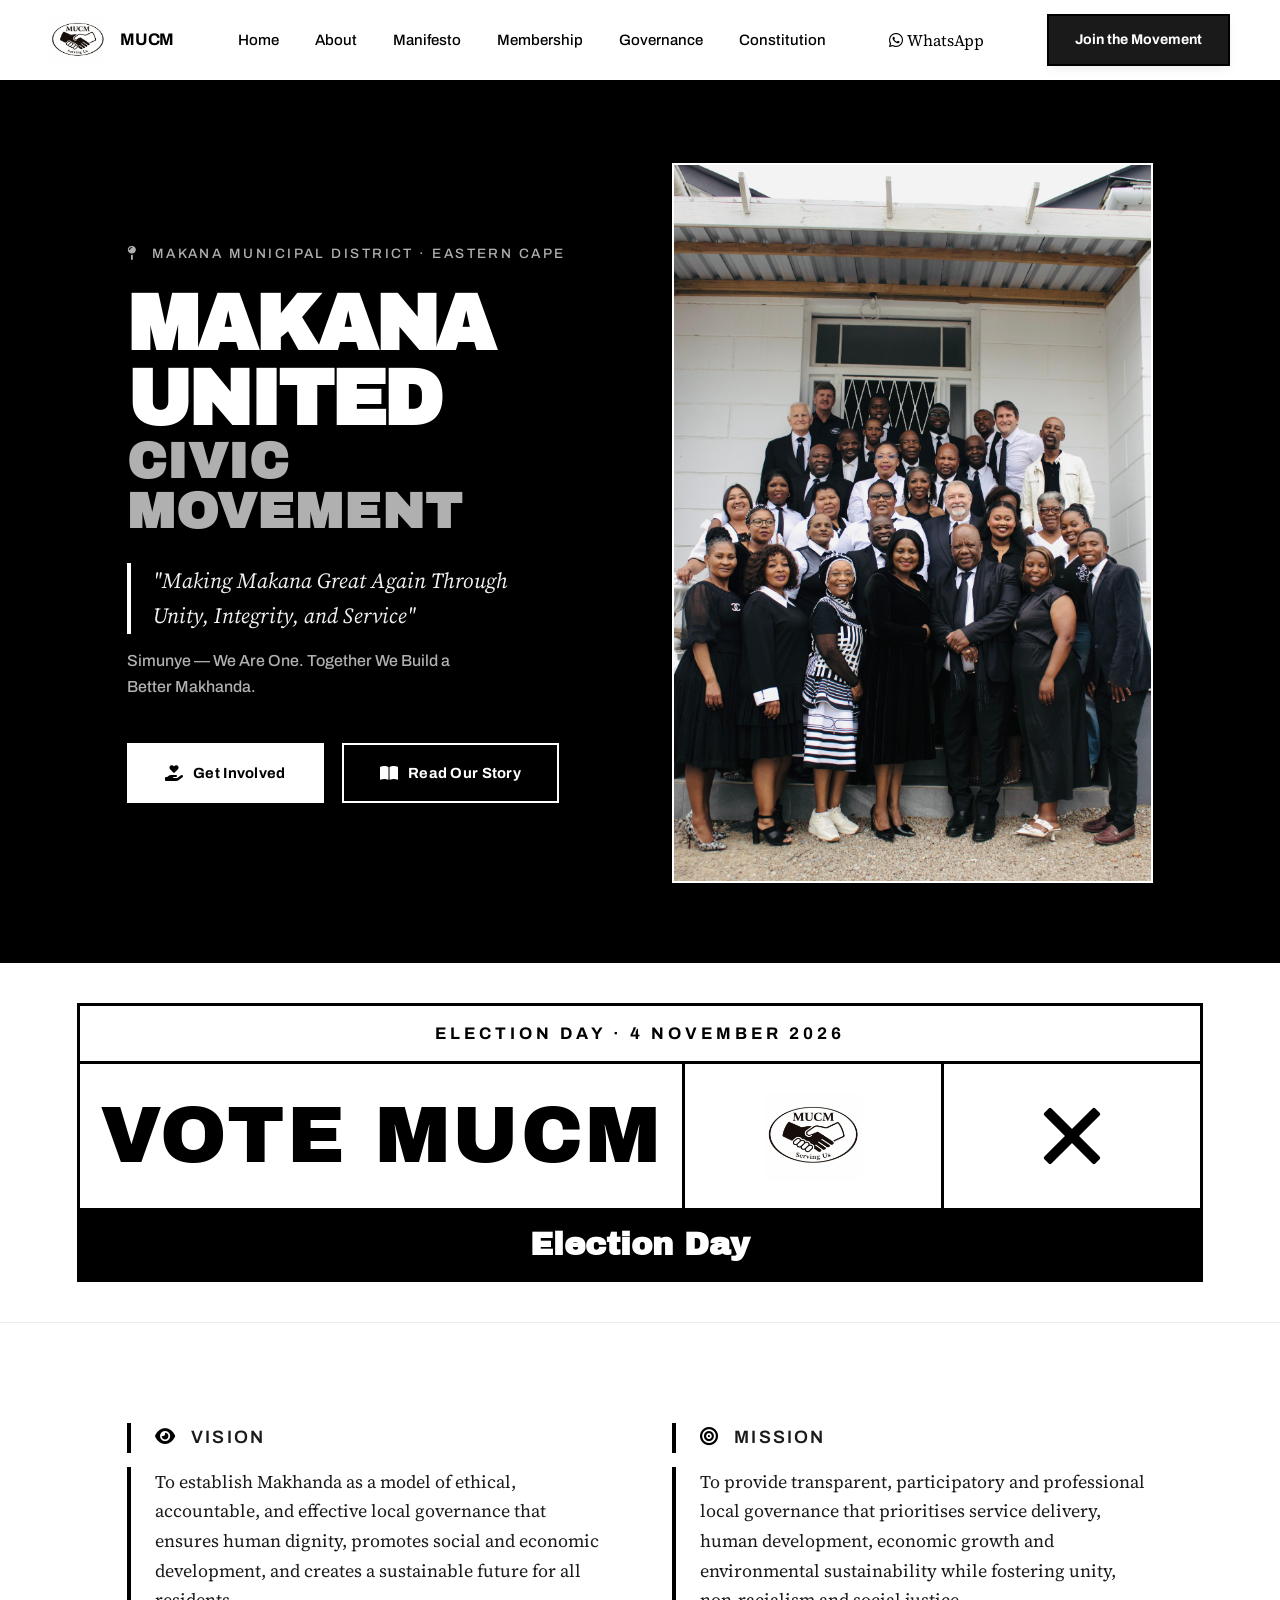
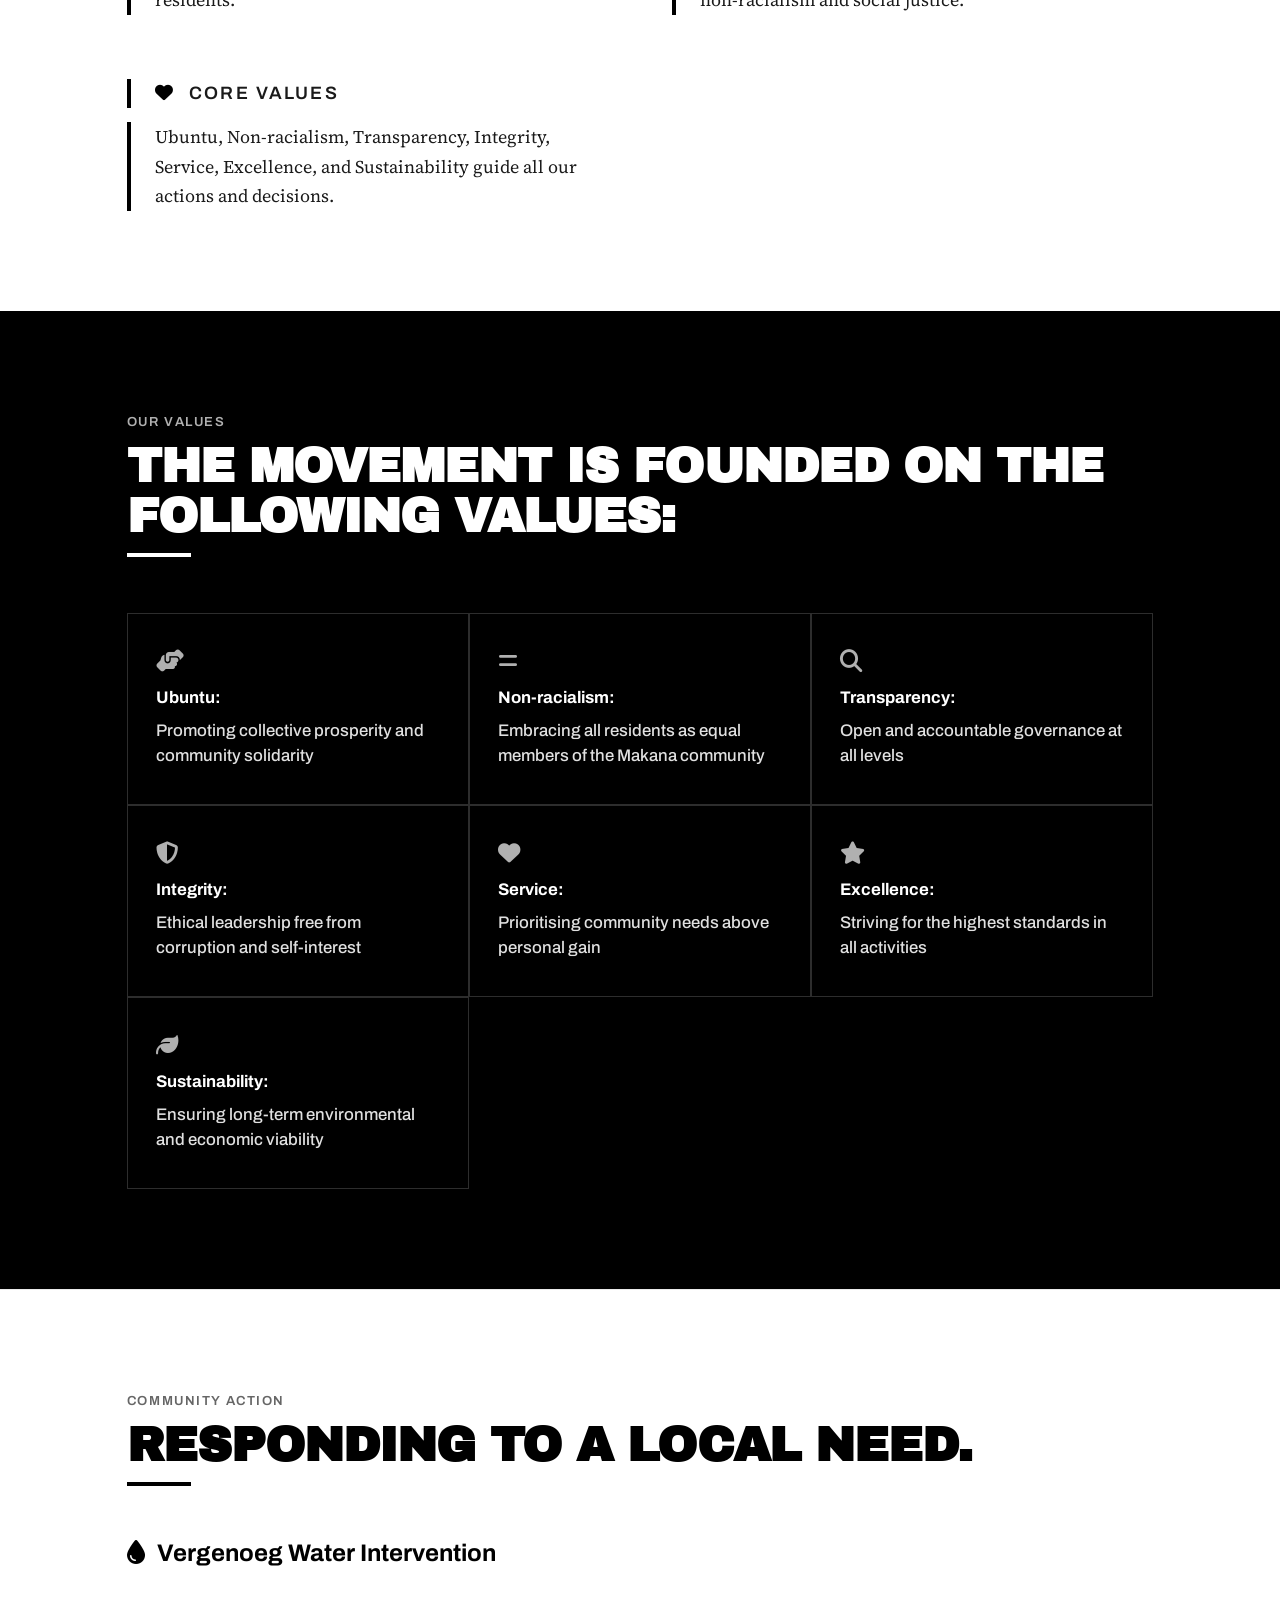
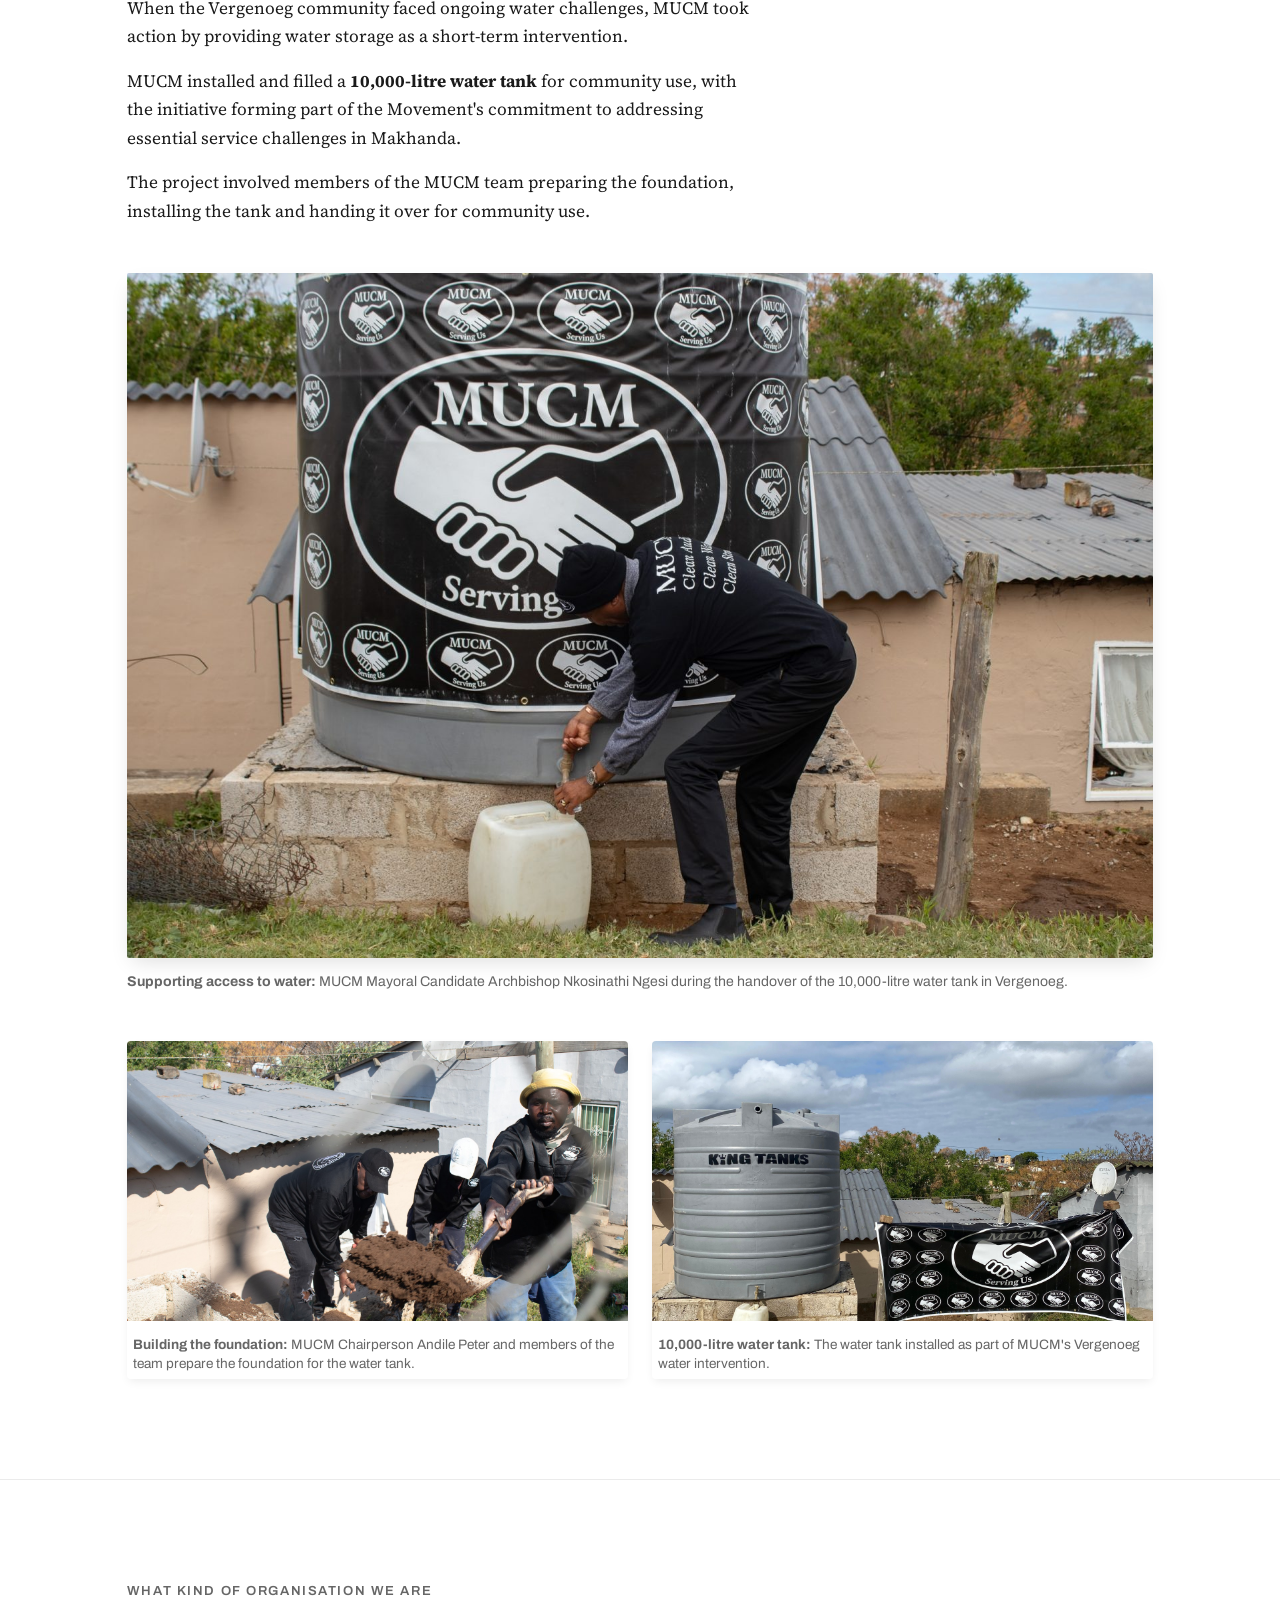
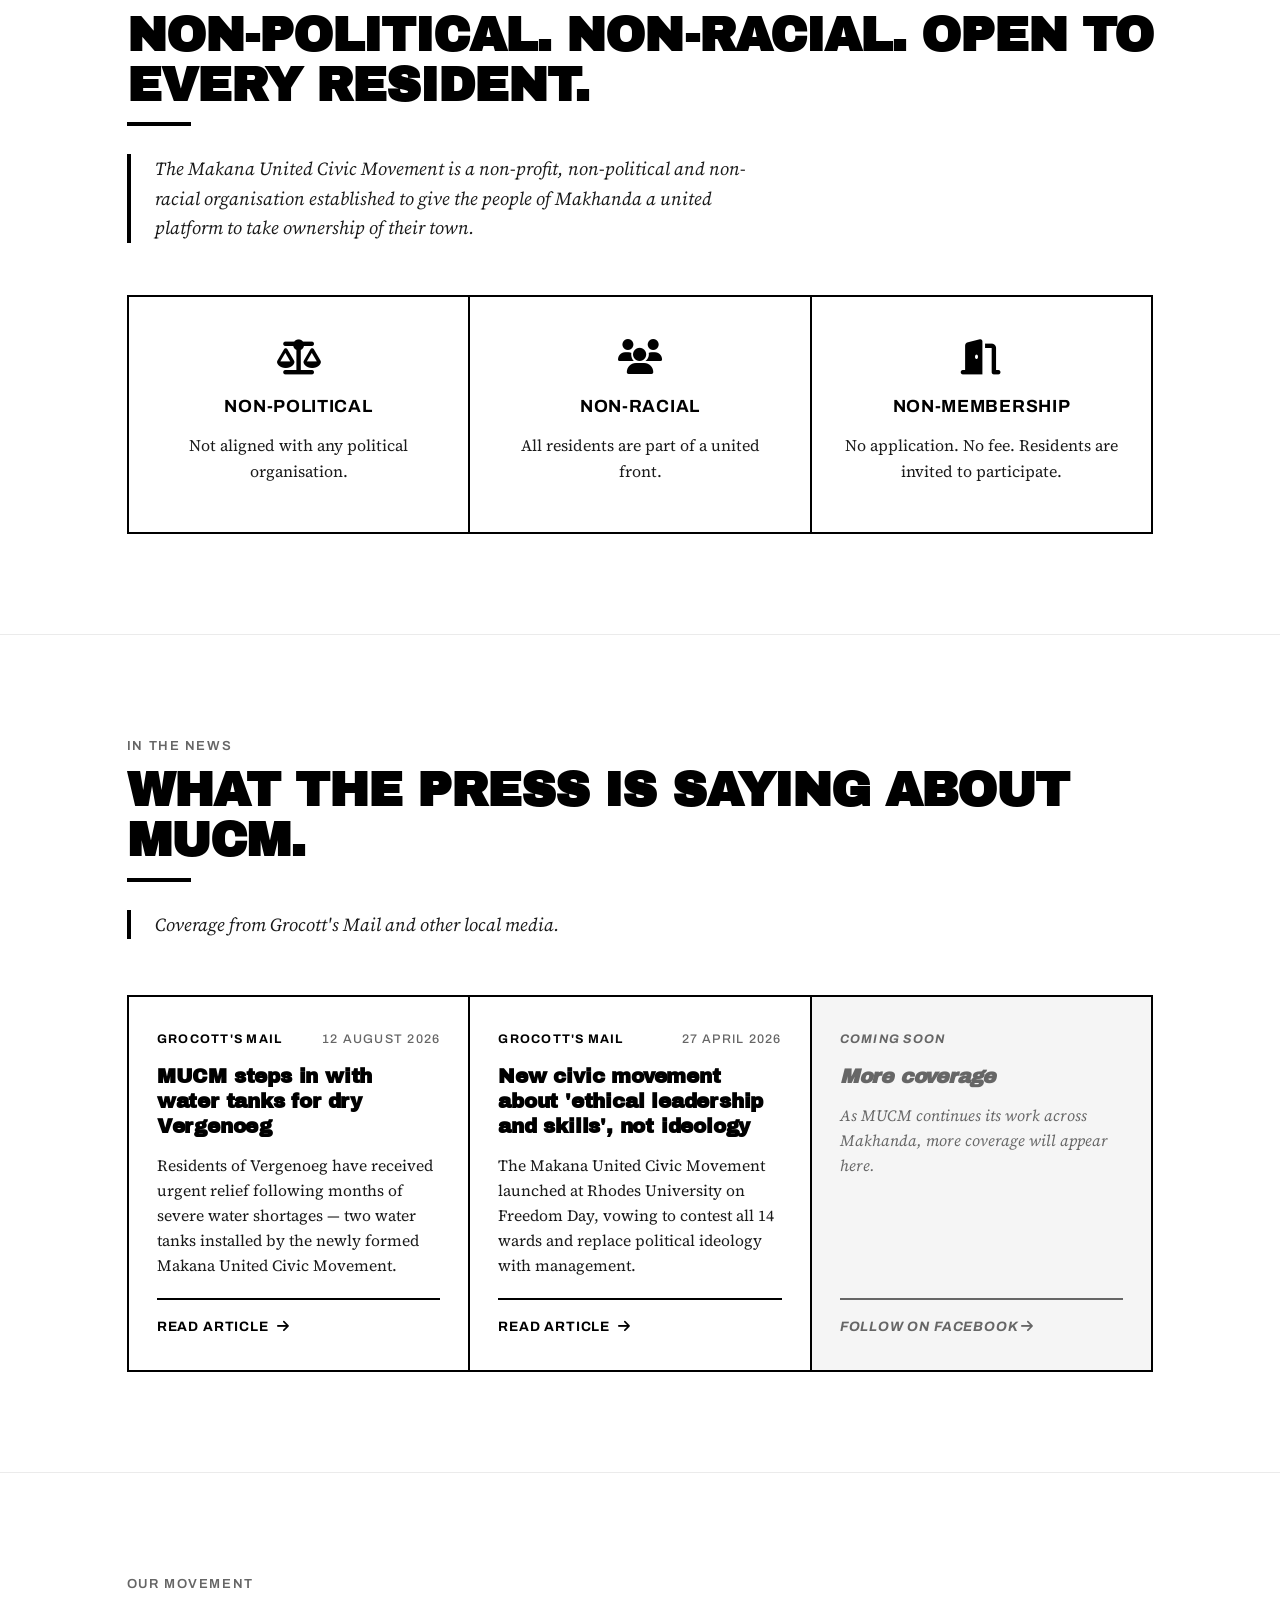
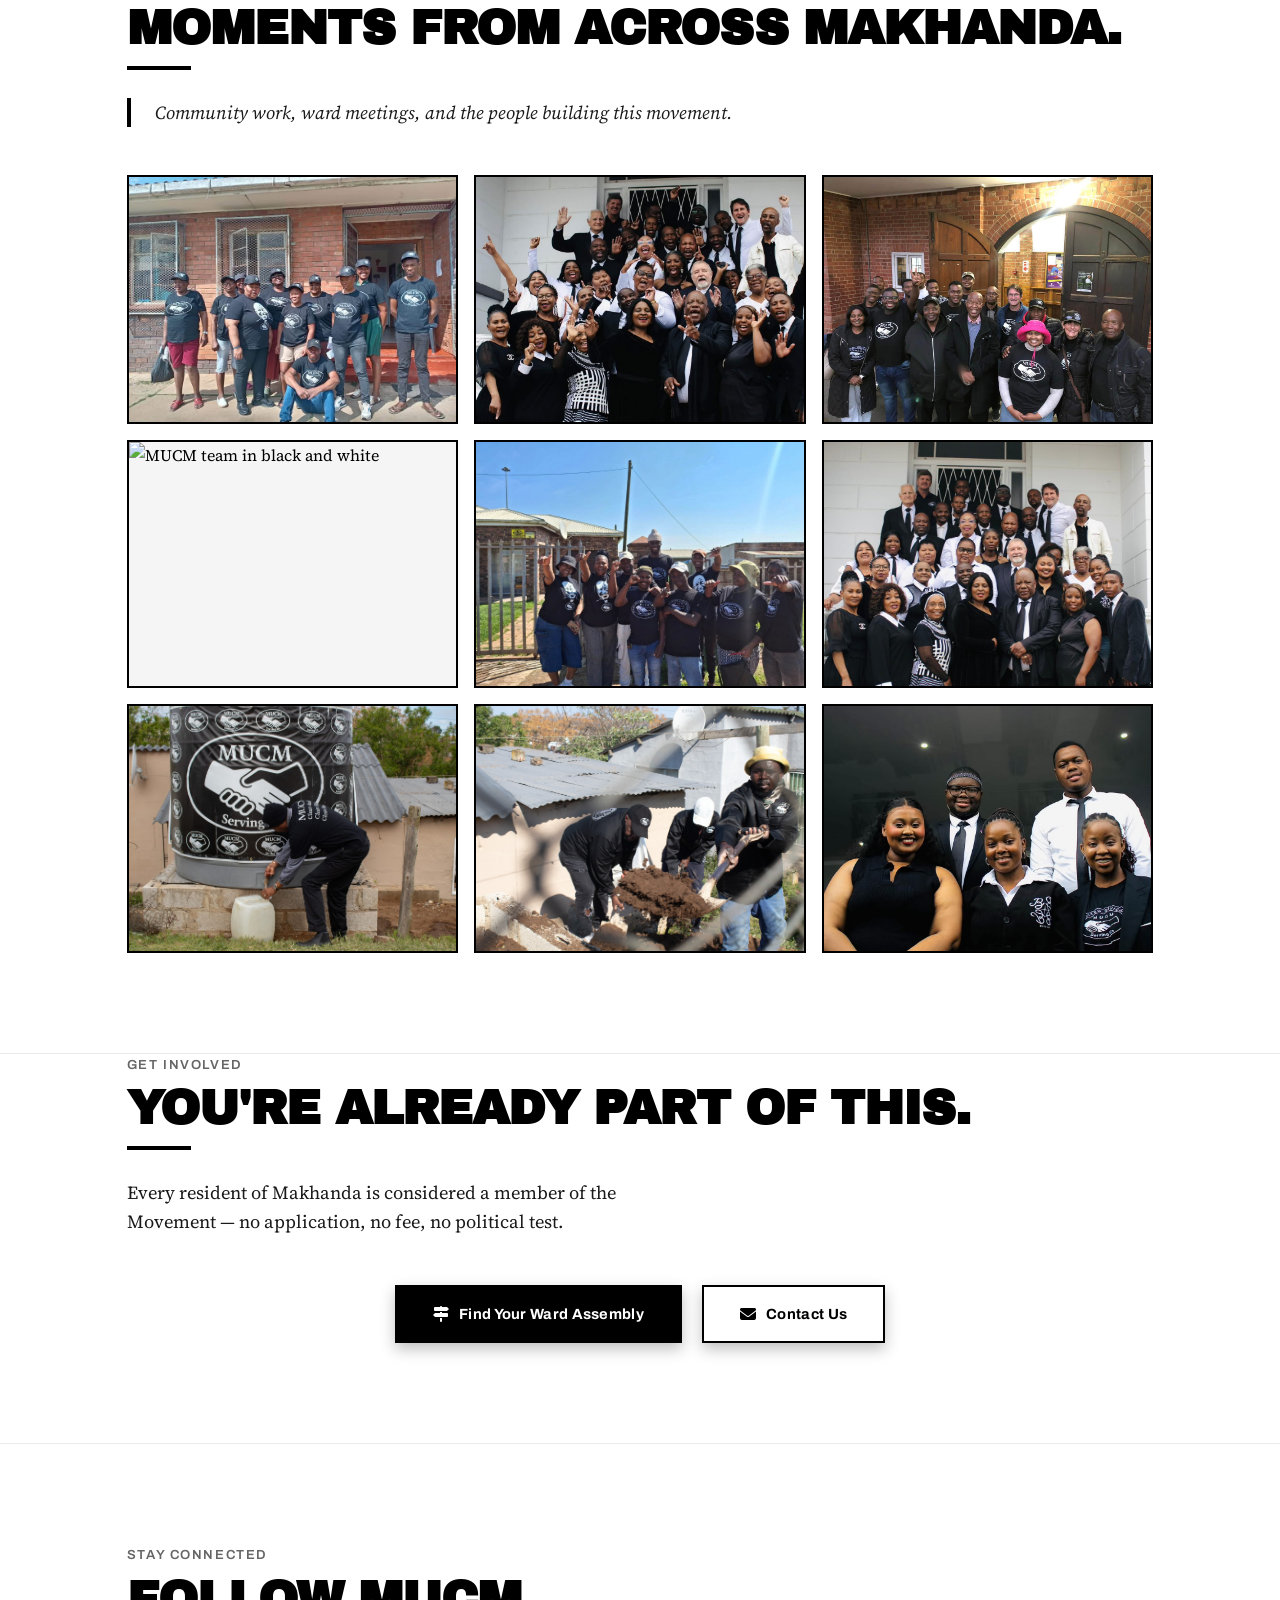
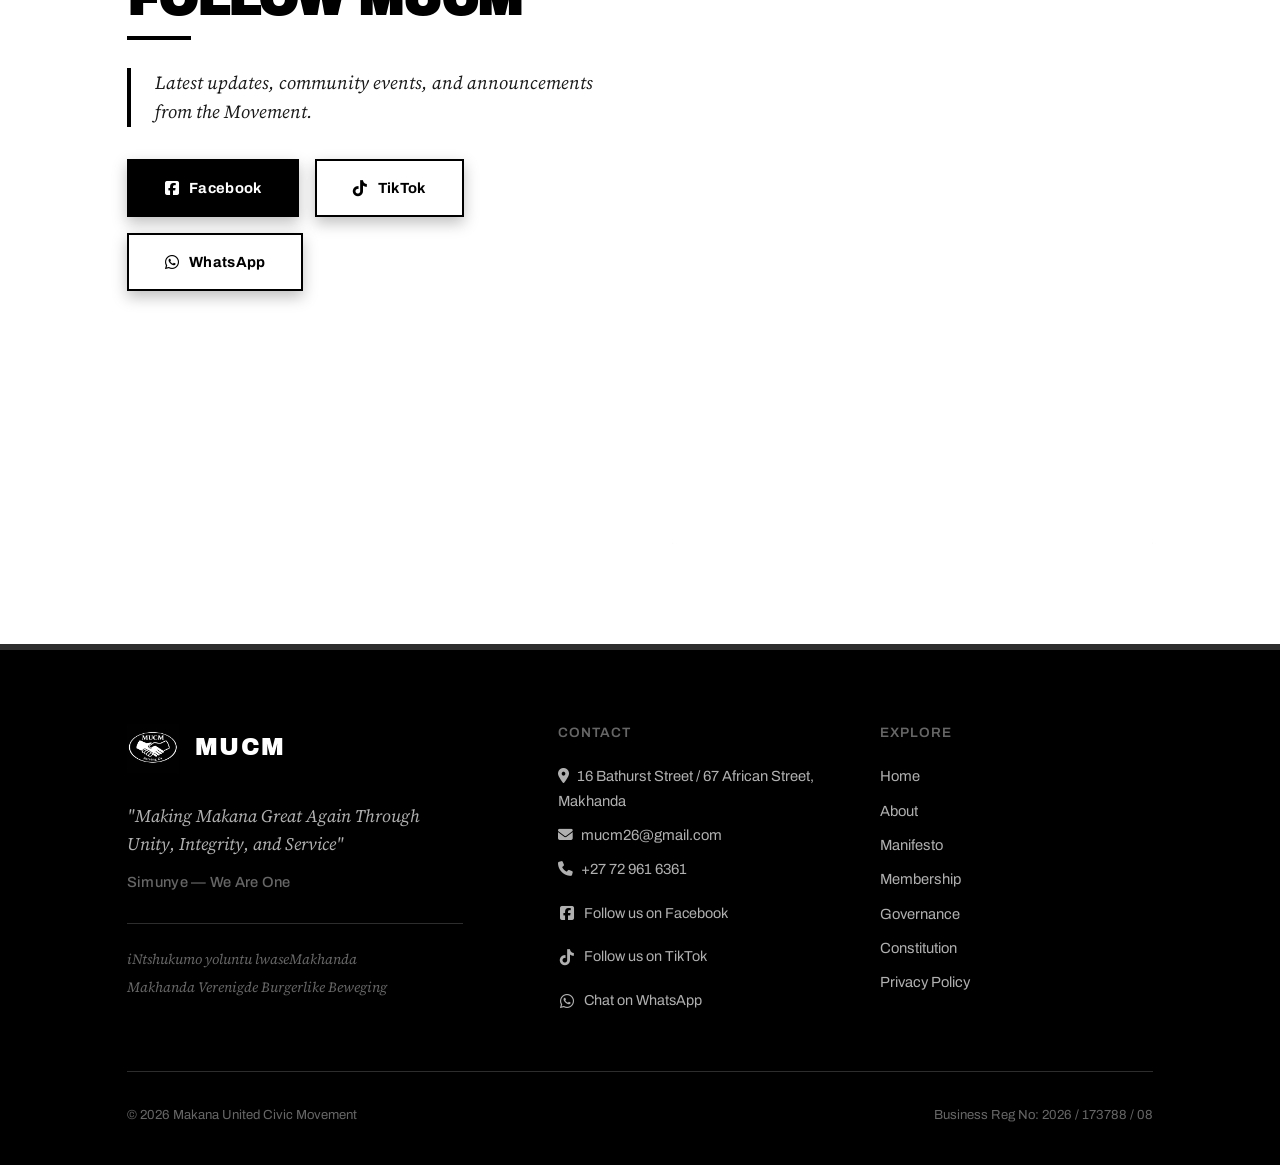
==== commit 6d02d991: "Update index.html" ====
--- a/index.html
+++ b/index.html
@@ -5,6 +5,24 @@
     <meta charset="UTF-8">
     <meta name="viewport" content="width=device-width, initial-scale=1.0">
     <title>Makana United Civic Movement · MUCM</title>
+    <meta name="description" content="Makana United Civic Movement — a non-political, non-racial civic movement working to restore Makhanda through unity, accountability and ethical governance. Vote MUCM on 4 November 2026.">
+
+    <!-- Open Graph -->
+    <meta property="og:type" content="website">
+    <meta property="og:title" content="Makana United Civic Movement · MUCM">
+    <meta property="og:description" content="Making Makana Great Again Through Unity, Integrity, and Service. Vote MUCM on 4 November 2026.">
+    <meta property="og:image" content="assets/group-steps-bw.jpeg">
+    <meta property="og:image:width" content="1200">
+    <meta property="og:image:height" content="630">
+    <meta property="og:site_name" content="Makana United Civic Movement">
+    <meta property="og:locale" content="en_ZA">
+
+    <!-- Twitter Card -->
+    <meta name="twitter:card" content="summary_large_image">
+    <meta name="twitter:title" content="Makana United Civic Movement · MUCM">
+    <meta name="twitter:description" content="Making Makana Great Again Through Unity, Integrity, and Service. Vote MUCM on 4 November 2026.">
+    <meta name="twitter:image" content="assets/group-steps-bw.jpeg">
+
     <link rel="preconnect" href="https://fonts.googleapis.com">
     <link rel="preconnect" href="https://fonts.gstatic.com" crossorigin>
     <link
@@ -31,6 +49,13 @@
                 <a href="governance.html">Governance</a>
                 <a href="constitution.html">Constitution</a>
             </nav>
+
+            <!-- WhatsApp quick contact -->
+            <a href="https://wa.me/27729616361" target="_blank" rel="noopener" class="header-whatsapp" aria-label="Message MUCM on WhatsApp">
+                <i class="fa-brands fa-whatsapp"></i>
+                <span>WhatsApp</span>
+            </a>
+
             <a href="membership.html#involved" class="nav-cta">Join the Movement</a>
             <button class="menu-btn" aria-label="Open menu"><span></span></button>
         </div>
@@ -39,13 +64,11 @@
     <main id="top">
 
         <!-- 1. HERO -->
-        <!-- HERO -->
         <section class="hero">
             <div class="wrap hero-grid">
 
                 <div class="hero-copy">
-                    <p class="hero-eyebrow"><i class="" style="margin-right:8px;"></i> Makana Municipal District ·
-                        Eastern Cape</p>
+                    <p class="hero-eyebrow"><i class="fas fa-map-pin" style="margin-right:8px;"></i> Makana Municipal District · Eastern Cape</p>
                     <h1>Makana United<br><span>Civic Movement</span></h1>
                     <p class="hero-tagline">"Making Makana Great Again Through Unity, Integrity, and Service"</p>
                     <p class="hero-sub">Simunye — We Are One. Together We Build a Better Makhanda.</p>
@@ -64,9 +87,9 @@
             </div>
         </section>
 
-        <!-- VOTE MUCM BANNER -->
+        <!-- VOTE MUCM BANNER — links to voter registration -->
         <section class="vote-banner">
-            <a href="membership.html#involved" class="vote-banner-link">
+            <a href="membership.html#voter" class="vote-banner-link">
 
                 <div class="vote-banner-top">
                     Election Day · 4 November 2026
@@ -107,7 +130,7 @@
                 </div>
                 <div class="vm-block">
                     <p class="kicker"><i class="fas fa-bullseye"></i> Mission</p>
-                    <p>To provide transparent, participatory and professional local governance that prioritizes service
+                    <p>To provide transparent, participatory and professional local governance that prioritises service
                         delivery, human development, economic growth and environmental sustainability while fostering
                         unity, non-racialism and social justice.</p>
                 </div>
@@ -120,11 +143,10 @@
         </section>
 
         <!-- VALUES -->
-        <!-- VALUES -->
         <section class="values-band" id="values">
             <div class="wrap">
                 <p class="kicker" style="color:var(--grey-light);">Our Values</p>
-                <h2>The Movement is founded on the following values: </h2>
+                <h2>The Movement is founded on the following values:</h2>
                 <ul class="values-list">
                     <li><i class="fas fa-hands-helping"></i><strong>Ubuntu:</strong> Promoting collective prosperity and
                         community solidarity</li>
@@ -134,7 +156,7 @@
                         all levels</li>
                     <li><i class="fas fa-shield-alt"></i><strong>Integrity:</strong> Ethical leadership free from
                         corruption and self-interest</li>
-                    <li><i class="fas fa-heart"></i><strong>Service:</strong> Prioritizing community needs above
+                    <li><i class="fas fa-heart"></i><strong>Service:</strong> Prioritising community needs above
                         personal gain</li>
                     <li><i class="fas fa-star"></i><strong>Excellence:</strong> Striving for the highest standards in
                         all activities</li>
@@ -295,8 +317,7 @@
                         <img src="assets/meeting-outside.jpeg" alt="MUCM members gathered at the arched doors">
                     </figure>
                     <figure class="gallery-item">
-                        <img src="assets/clean-audits tshirt.jpeg" alt="MUCM team in black and white">
-                    </figure>
+<img src="assets/clean-audits-tshirt.jpeg" alt="MUCM team in black and white">                    </figure>
                     <figure class="gallery-item">
                         <img src="assets/membership-community.jpeg" alt="Residents supporting MUCM">
                     </figure>
@@ -352,12 +373,16 @@
                                 class="btn btn-dark">
                                 <i class="fab fa-tiktok"></i> TikTok
                             </a>
+                            <a href="https://wa.me/27729616361" target="_blank" rel="noopener" class="btn btn-dark">
+                                <i class="fa-brands fa-whatsapp"></i> WhatsApp
+                            </a>
                         </div>
                     </div>
 
                     <!-- Right: Facebook embed -->
                     <div class="fb-embed">
                         <iframe
+                            loading="lazy"
                             src="https://www.facebook.com/plugins/page.php?href=https://www.facebook.com/profile.php?id=61592647917683&tabs=timeline&width=500&height=600&small_header=false&adapt_container_width=true&hide_cover=false&show_facepile=true"
                             width="500" height="600"
                             style="border:none;overflow:hidden;max-width:100%;border-radius:2px;box-shadow:var(--shadow-md);"
@@ -408,6 +433,10 @@
                             aria-label="MUCM on TikTok">
                             <i class="fa-brands fa-tiktok"></i> Follow us on TikTok
                         </a>
+                        <a href="https://wa.me/27729616361" target="_blank" rel="noopener"
+                            aria-label="MUCM on WhatsApp">
+                            <i class="fa-brands fa-whatsapp"></i> Chat on WhatsApp
+                        </a>
                     </div>
                 </div>
                 <div class="footer-col">
@@ -418,6 +447,7 @@
                     <a href="membership.html">Membership</a>
                     <a href="governance.html">Governance</a>
                     <a href="constitution.html">Constitution</a>
+                    <a href="privacy.html">Privacy Policy</a>
                 </div>
             </div>
             <div class="footer-bottom">
@@ -427,13 +457,9 @@
         </div>
     </footer>
 
-
-
 </body>
 
 <script>
-
-
     // Mobile menu toggle
     document.addEventListener('DOMContentLoaded', function () {
         var menuBtn = document.querySelector('.menu-btn');
@@ -444,7 +470,6 @@
                 menuBtn.classList.toggle('active');
             });
 
-            // Close menu when a link is clicked
             navLinks.querySelectorAll('a').forEach(function (link) {
                 link.addEventListener('click', function () {
                     navLinks.classList.remove('open');
@@ -452,7 +477,6 @@
                 });
             });
 
-            // Close menu when clicking outside
             document.addEventListener('click', function (e) {
                 if (!e.target.closest('header')) {
                     navLinks.classList.remove('open');
@@ -463,7 +487,7 @@
     });
 
     (function () {
-        var target = new Date('2026-11-04T07:00:00+02:00').getTime(); // 4 Nov 2026, 07:00 SAST
+        var target = new Date('2026-11-04T07:00:00+02:00').getTime();
         function pad(n) { return n < 10 ? '0' + n : n; }
         function tick() {
             var now = Date.now();
@@ -488,4 +512,4 @@
     })();
 </script>
 
-</html>+</html>
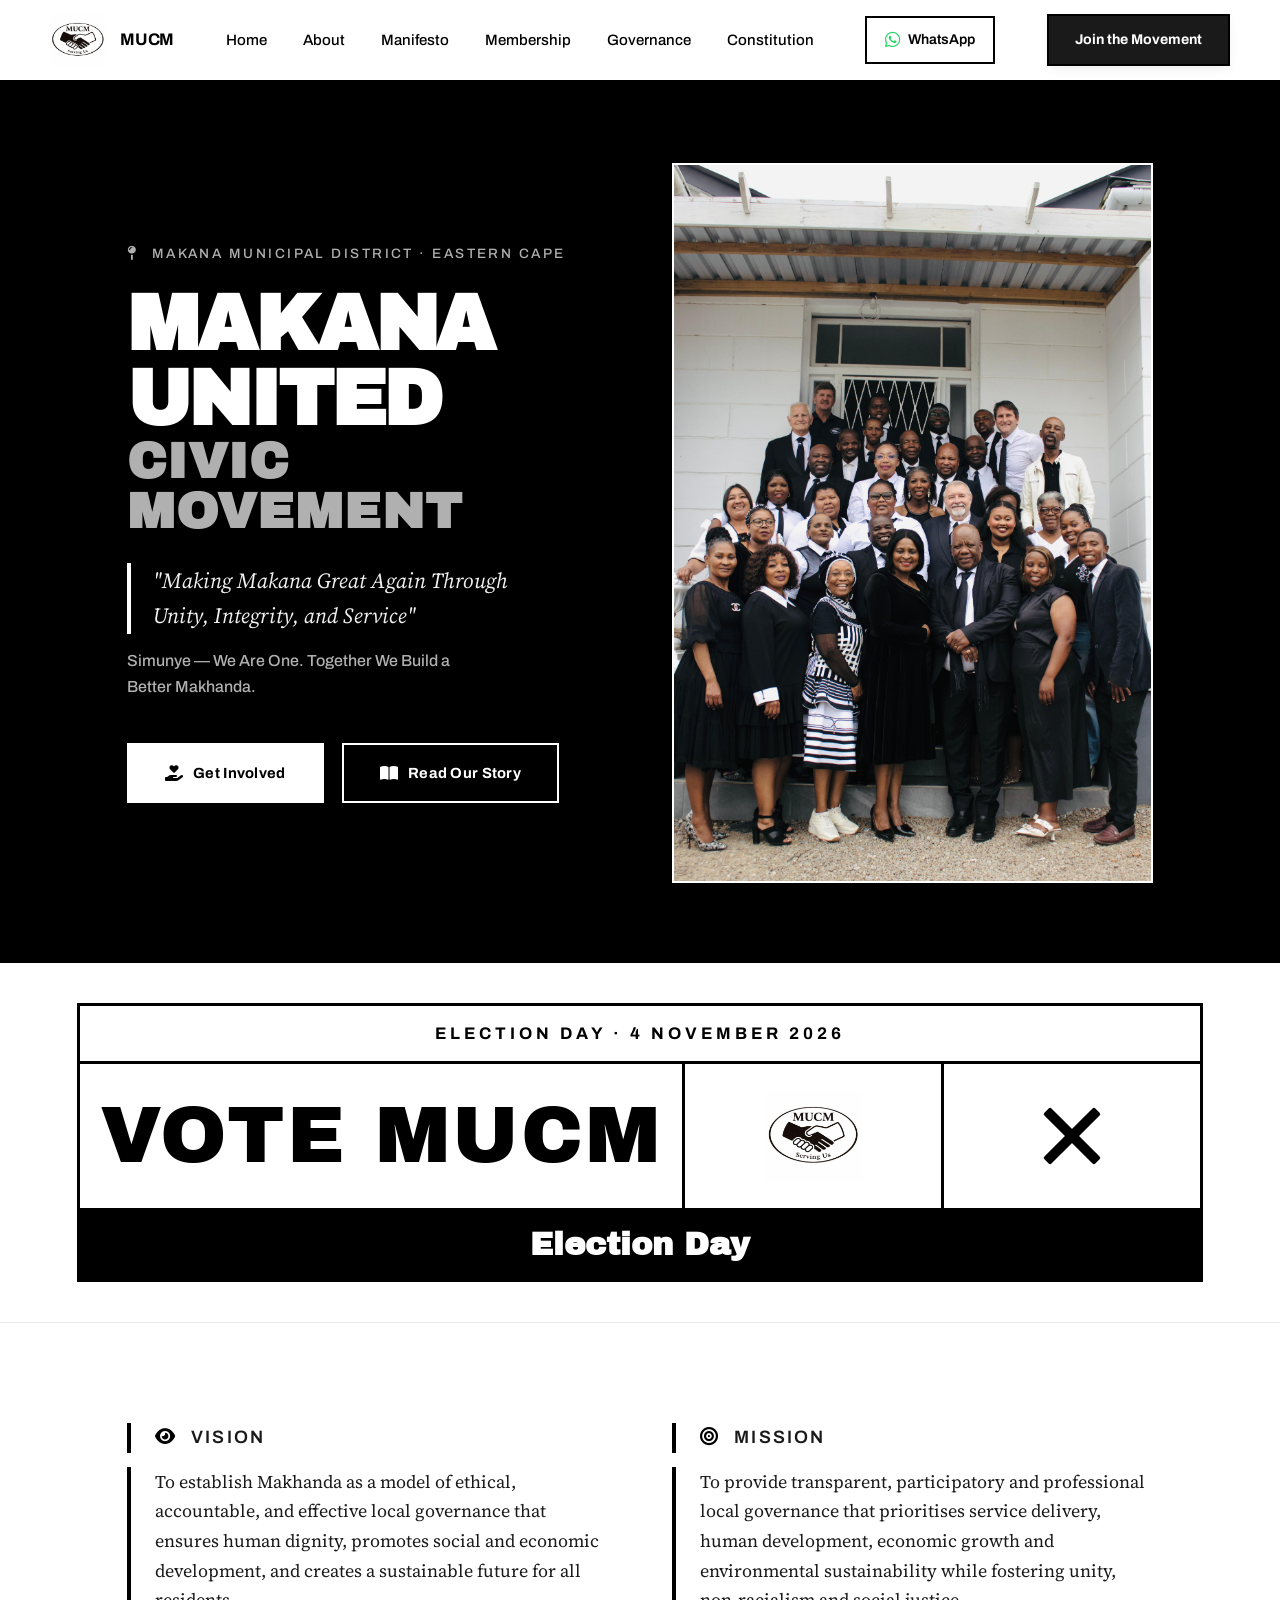
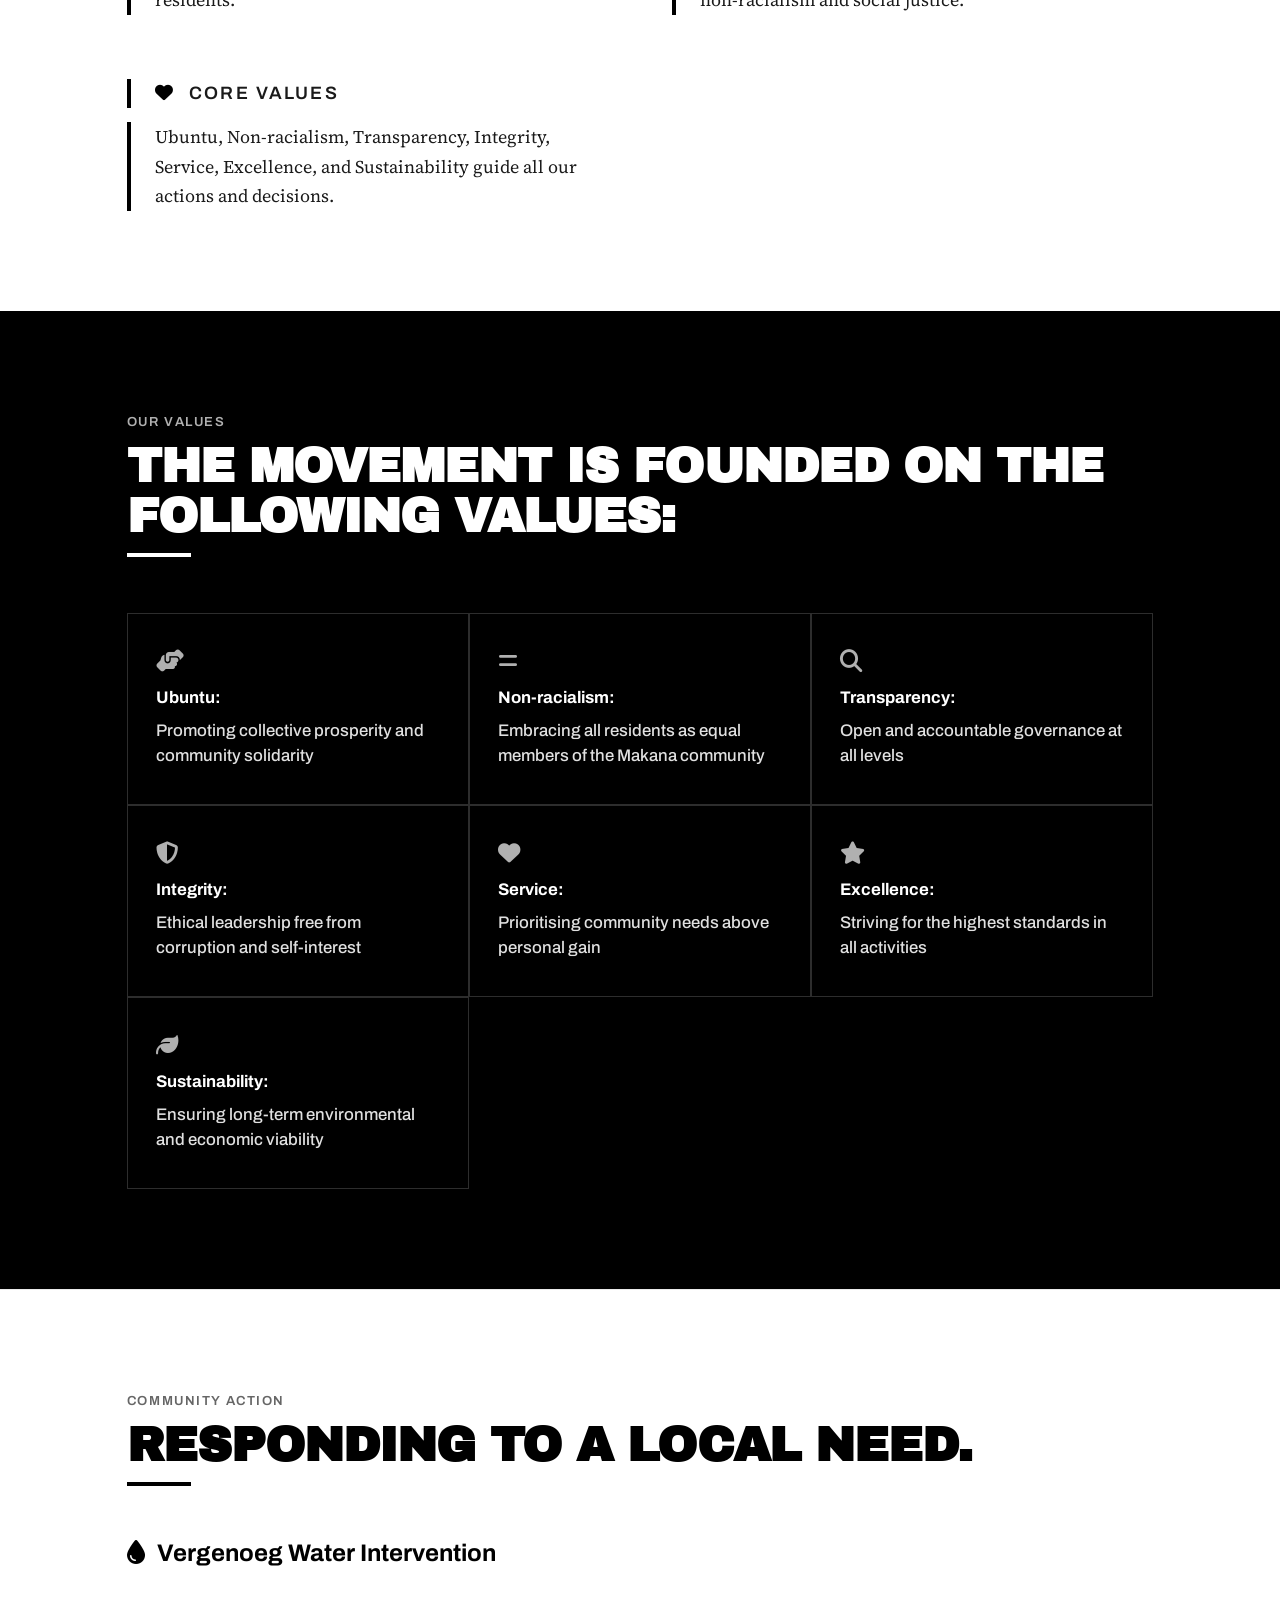
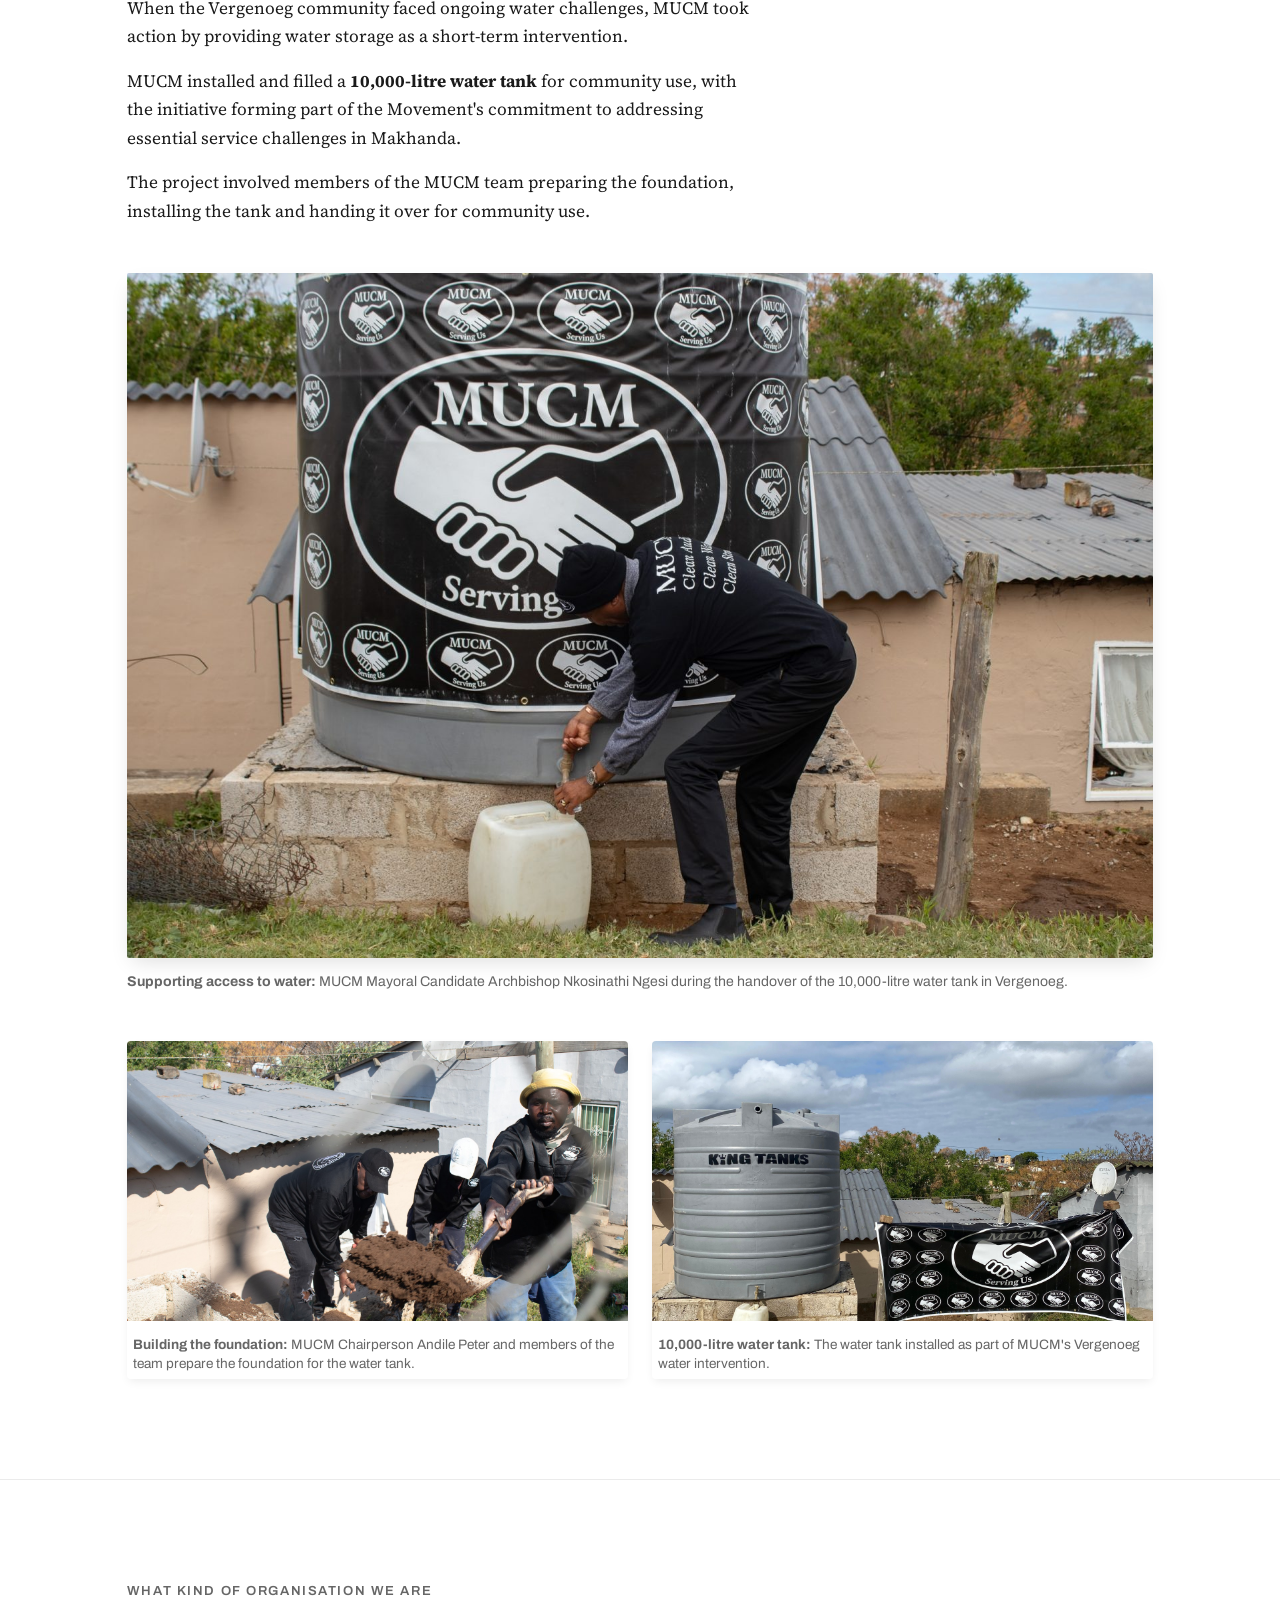
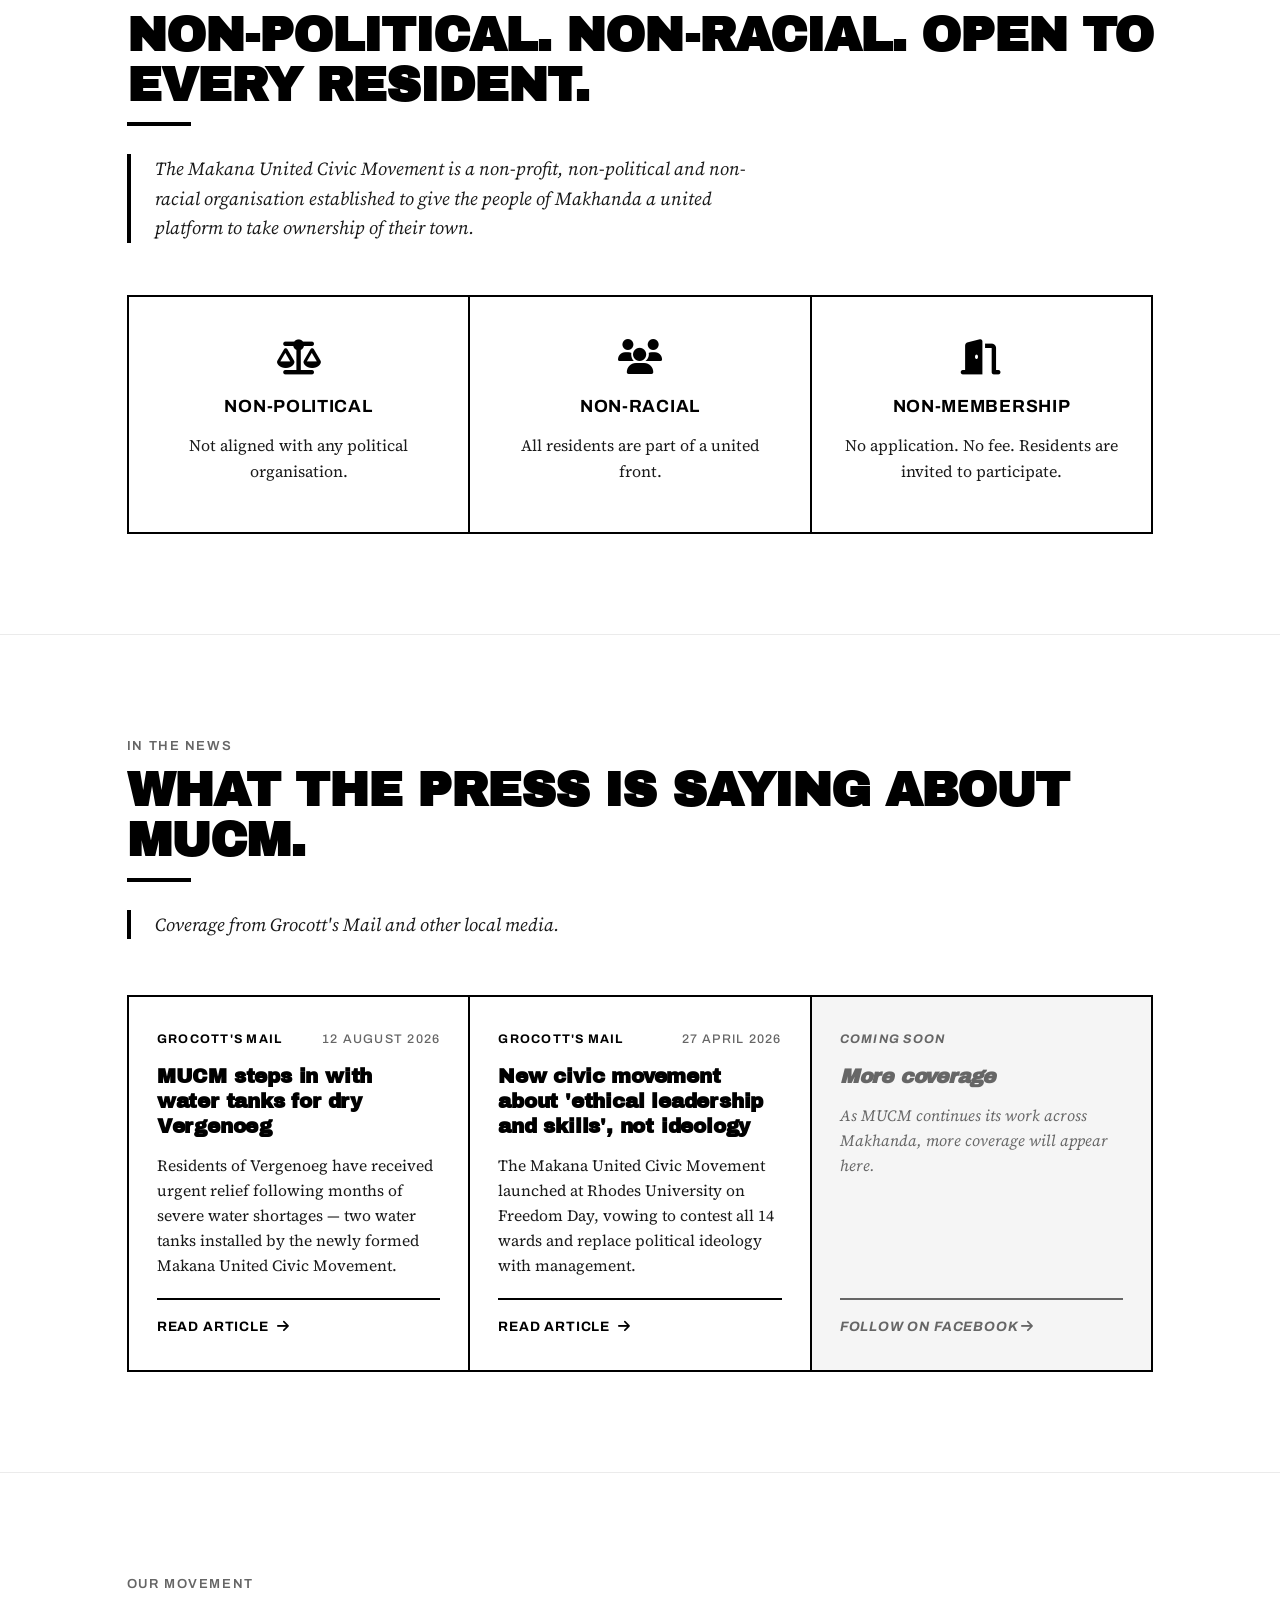
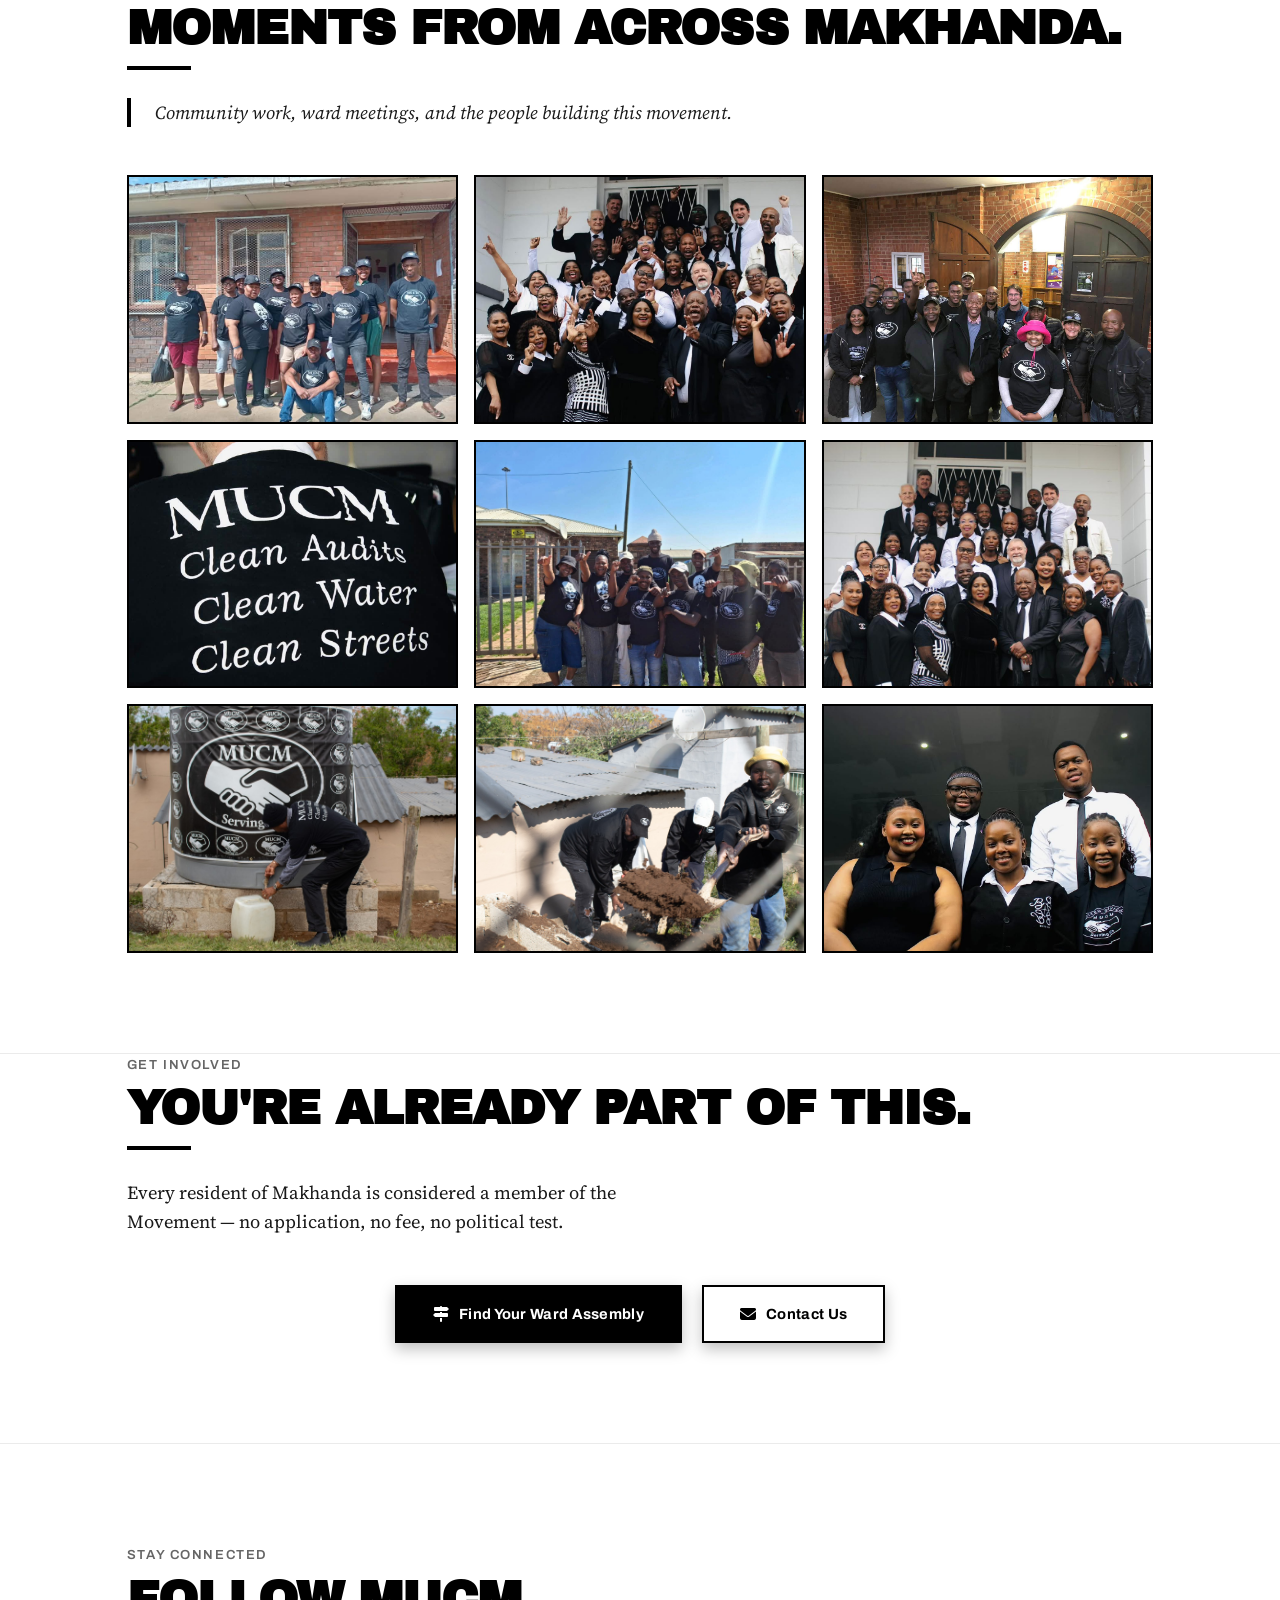
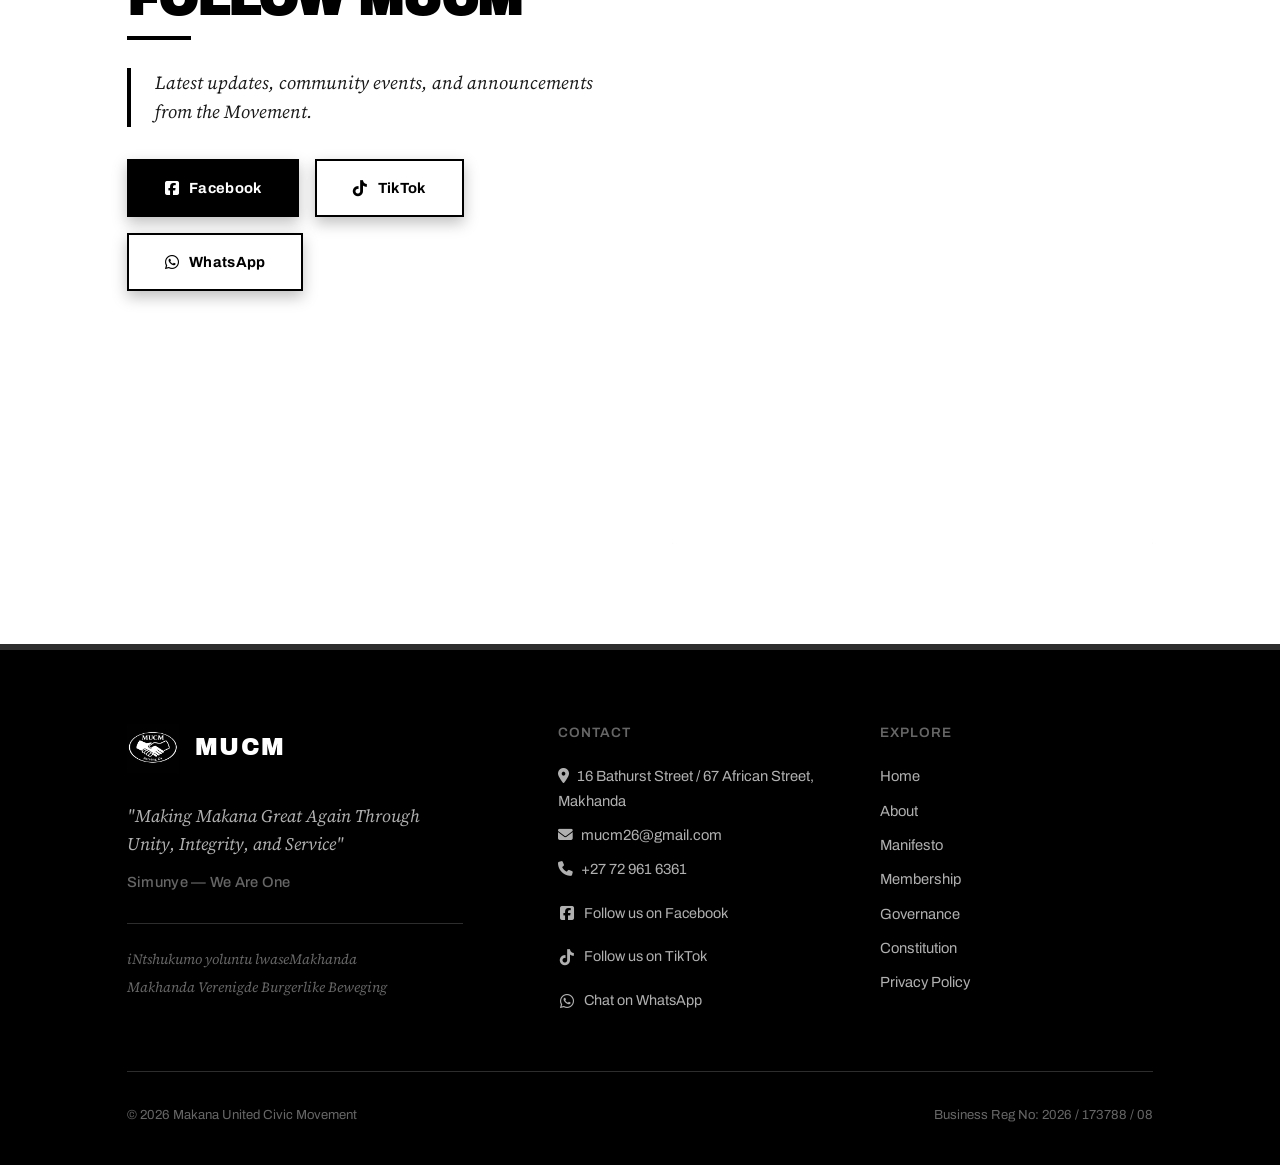
==== commit 0203d63f: "Add files via upload" ====
--- a/index.html
+++ b/index.html
@@ -512,4 +512,4 @@
     })();
 </script>
 
-</html>
+</html>
--- a/style.css
+++ b/style.css
@@ -1350,7 +1350,125 @@
   font-size: 0.82rem;
   color: var(--soft-black);
 }
-
+/* ---------- COUNCILLOR PHOTO PLACEHOLDER (logo) ---------- */
+.councillor-photo-logo {
+  display: flex;
+  align-items: center;
+  justify-content: center;
+  background: var(--grey-panel);
+}
+
+.councillor-photo-logo img {
+  width: 55%;
+  height: auto;
+  max-width: 140px;
+  opacity: 0.35;
+  filter: grayscale(1);
+}
+
+/* ---------- COUNCILLOR PLEDGE ---------- */
+.pledge-section {
+  background: var(--white);
+}
+
+.pledge-card {
+  background: var(--white);
+  border: 3px solid var(--black);
+  padding: 56px 48px;
+  max-width: 720px;
+  margin: 48px auto 0;
+  position: relative;
+  box-shadow: var(--shadow-md);
+}
+
+.pledge-logo {
+  text-align: center;
+  margin-bottom: 28px;
+}
+
+.pledge-logo img {
+  width: 80px;
+  height: 80px;
+  object-fit: contain;
+  margin: 0 auto;
+}
+
+.pledge-title {
+  font-family: var(--font-display);
+  font-size: 1.25rem;
+  line-height: 1.15;
+  letter-spacing: 0.02em;
+  text-transform: uppercase;
+  text-align: center;
+  color: var(--black);
+  margin-bottom: 32px;
+  padding-bottom: 24px;
+  border-bottom: 2px solid var(--black);
+}
+
+.pledge-text {
+  font-family: var(--font-body);
+  font-size: 1.08rem;
+  line-height: 1.7;
+  color: var(--soft-black);
+  margin-bottom: 20px;
+}
+
+.pledge-blank {
+  display: inline-block;
+  min-width: 220px;
+  border-bottom: 2px solid var(--black);
+  text-align: center;
+  vertical-align: baseline;
+  margin: 0 4px;
+}
+
+.pledge-signature {
+  display: grid;
+  grid-template-columns: 2fr 1fr;
+  gap: 40px;
+  margin-top: 48px;
+}
+
+.pledge-signature > div {
+  display: flex;
+  flex-direction: column;
+  gap: 8px;
+}
+
+.pledge-line {
+  border-bottom: 2px solid var(--black);
+  height: 1px;
+  display: block;
+}
+
+.pledge-label {
+  font-family: var(--font-label);
+  font-weight: 700;
+  font-size: 0.75rem;
+  letter-spacing: 0.16em;
+  text-transform: uppercase;
+  color: var(--grey-mid);
+}
+
+@media (max-width: 700px) {
+  .pledge-card {
+    padding: 32px 22px;
+  }
+  .pledge-title {
+    font-size: 1rem;
+  }
+  .pledge-text {
+    font-size: 1rem;
+  }
+  .pledge-signature {
+    grid-template-columns: 1fr;
+    gap: 32px;
+  }
+  .pledge-blank {
+    min-width: 140px;
+  }
+}
 
 /* ============================================================
    23. SOCIAL FEED
@@ -1372,6 +1490,58 @@
 .social-split .fb-embed iframe {
   max-width: 100%;
   width: 100%;
+}
+
+/* ---------- HEADER WHATSAPP BUTTON ---------- */
+.header-whatsapp {
+  display: inline-flex;
+  align-items: center;
+  gap: 8px;
+  font-family: var(--font-label);
+  font-weight: 600;
+  font-size: 0.88rem;
+  color: var(--black);
+  padding: 10px 18px;
+  border: 2px solid var(--black);
+  background: var(--white);
+  transition: all 0.2s ease;
+  white-space: nowrap;
+}
+
+.header-whatsapp i {
+  font-size: 1.1rem;
+  color: #25D366;   /* WhatsApp green */
+}
+
+.header-whatsapp:hover {
+  background: var(--black);
+  color: var(--white);
+}
+
+.header-whatsapp:hover i {
+  color: #25D366;
+}
+
+/* Hide on tablet/mobile — menu already crowded */
+@media (max-width: 950px) {
+  .header-whatsapp {
+    display: none;
+  }
+}
+
+/* Show WhatsApp in mobile menu instead */
+@media (max-width: 950px) {
+  nav.links::after {
+    content: 'WhatsApp Us';
+    display: block;
+    padding: 16px 24px;
+    background: #25D366;
+    color: var(--white);
+    font-family: var(--font-label);
+    font-weight: 700;
+    text-align: center;
+    font-size: 0.95rem;
+  }
 }
 
 
@@ -1598,6 +1768,123 @@
   }
 }
 
+/* ---------- PR COUNCILLORS ---------- */
+.pr-list {
+  list-style: none;
+  margin: 48px 0 0;
+  padding: 0;
+  display: grid;
+  grid-template-columns: repeat(4, 1fr);
+  gap: 2px;
+  background: var(--black);
+  border: 2px solid var(--black);
+}
+
+.pr-list li {
+  background: var(--white);
+  padding: 18px 22px;
+  font-family: var(--font-label);
+  font-weight: 500;
+  font-size: 0.98rem;
+  color: var(--black);
+  display: flex;
+  align-items: center;
+  line-height: 1.4;
+}
+
+@media (max-width: 1024px) {
+  .pr-list {
+    grid-template-columns: repeat(3, 1fr);
+  }
+}
+
+@media (max-width: 700px) {
+  .pr-list {
+    grid-template-columns: repeat(2, 1fr);
+  }
+  .pr-list li {
+    padding: 14px 16px;
+    font-size: 0.9rem;
+  }
+}
+
+@media (max-width: 480px) {
+  .pr-list {
+    grid-template-columns: 1fr;
+  }
+}
+
+/* ---------- COUNCILLOR WITHOUT PHOTO (initials) ----------
+.councillor-photo-initials {
+  display: flex;
+  align-items: center;
+  justify-content: center;
+  background: var(--grey-panel);
+}
+
+.councillor-photo-initials span {
+  font-family: var(--font-display);
+  font-size: 3rem;
+  letter-spacing: 0.02em;
+  color: var(--grey-mid);
+  text-transform: uppercase;
+  line-height: 1;
+}
+
+@media (max-width: 700px) {
+  .councillor-photo-initials span {
+    font-size: 2rem;
+  }
+} */
+
+/* ---------- COUNCILLOR WITHOUT PHOTO (placeholder icon) ---------- */
+/* .councillor-photo-placeholder {
+  display: flex;
+  align-items: center;
+  justify-content: center;
+  background: var(--grey-panel);
+}
+
+.councillor-photo-placeholder i {
+  font-size: 3.5rem;
+  color: var(--grey-mid);
+  line-height: 1;
+}
+
+@media (max-width: 700px) {
+  .councillor-photo-placeholder i {
+    font-size: 2.5rem;
+  }
+} */
+ /* ---------- COUNCILLOR WITHOUT PHOTO (MUCM logo placeholder) ---------- */
+.councillor-photo-logo {
+  display: flex;
+  align-items: center;
+  justify-content: center;
+  background: var(--grey-panel);
+}
+
+.councillor-photo-logo img {
+  width: 55%;
+  height: auto;
+  max-width: 140px;
+  opacity: 0.35;                 /* subtle — reads as a watermark, not a photo */
+  filter: grayscale(1);
+}
+
+@media (max-width: 700px) {
+  .councillor-photo-logo img {
+    width: 60%;
+  }
+}
+
+
+/* Read-only date field — looks locked, not broken */
+.form-row input[readonly] {
+  background: var(--grey-panel);
+  color: var(--grey-mid);
+  cursor: not-allowed;
+}
 /* ============================================================
    25. FOOTER
    ============================================================ */
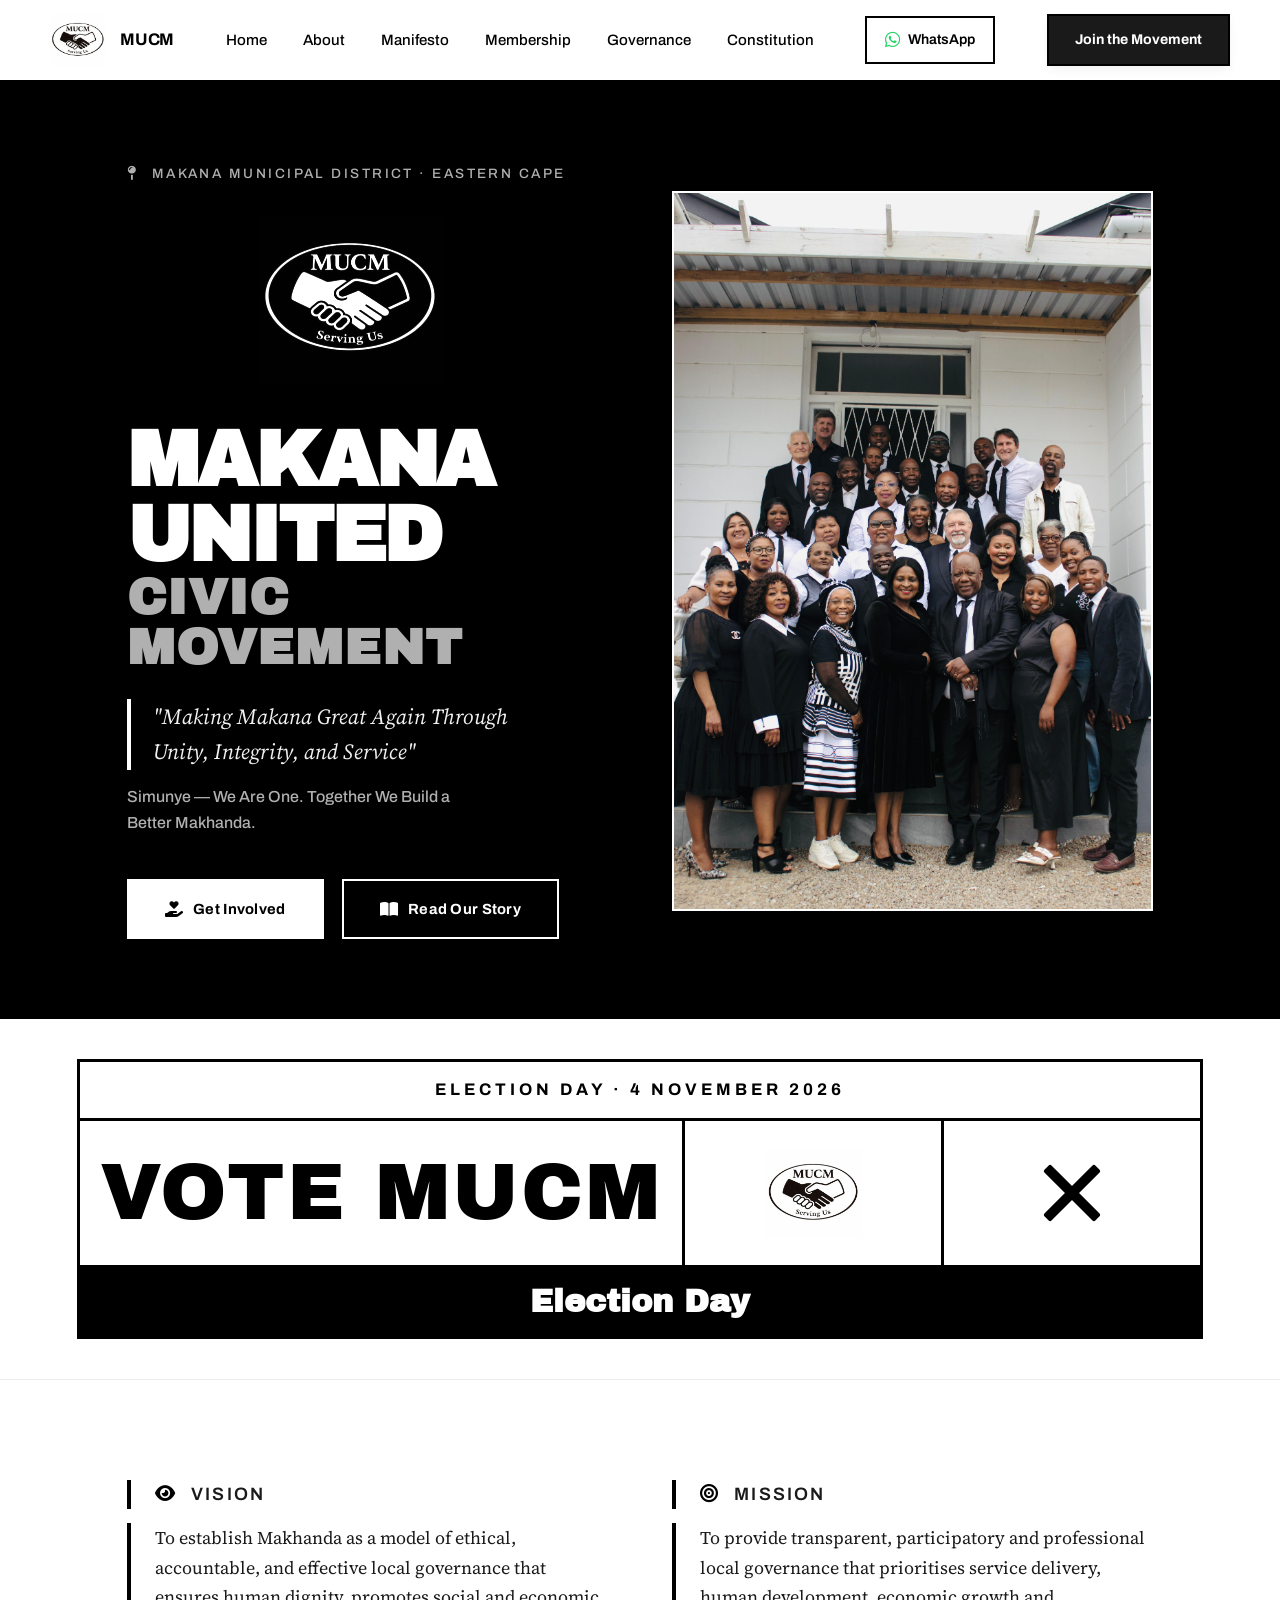
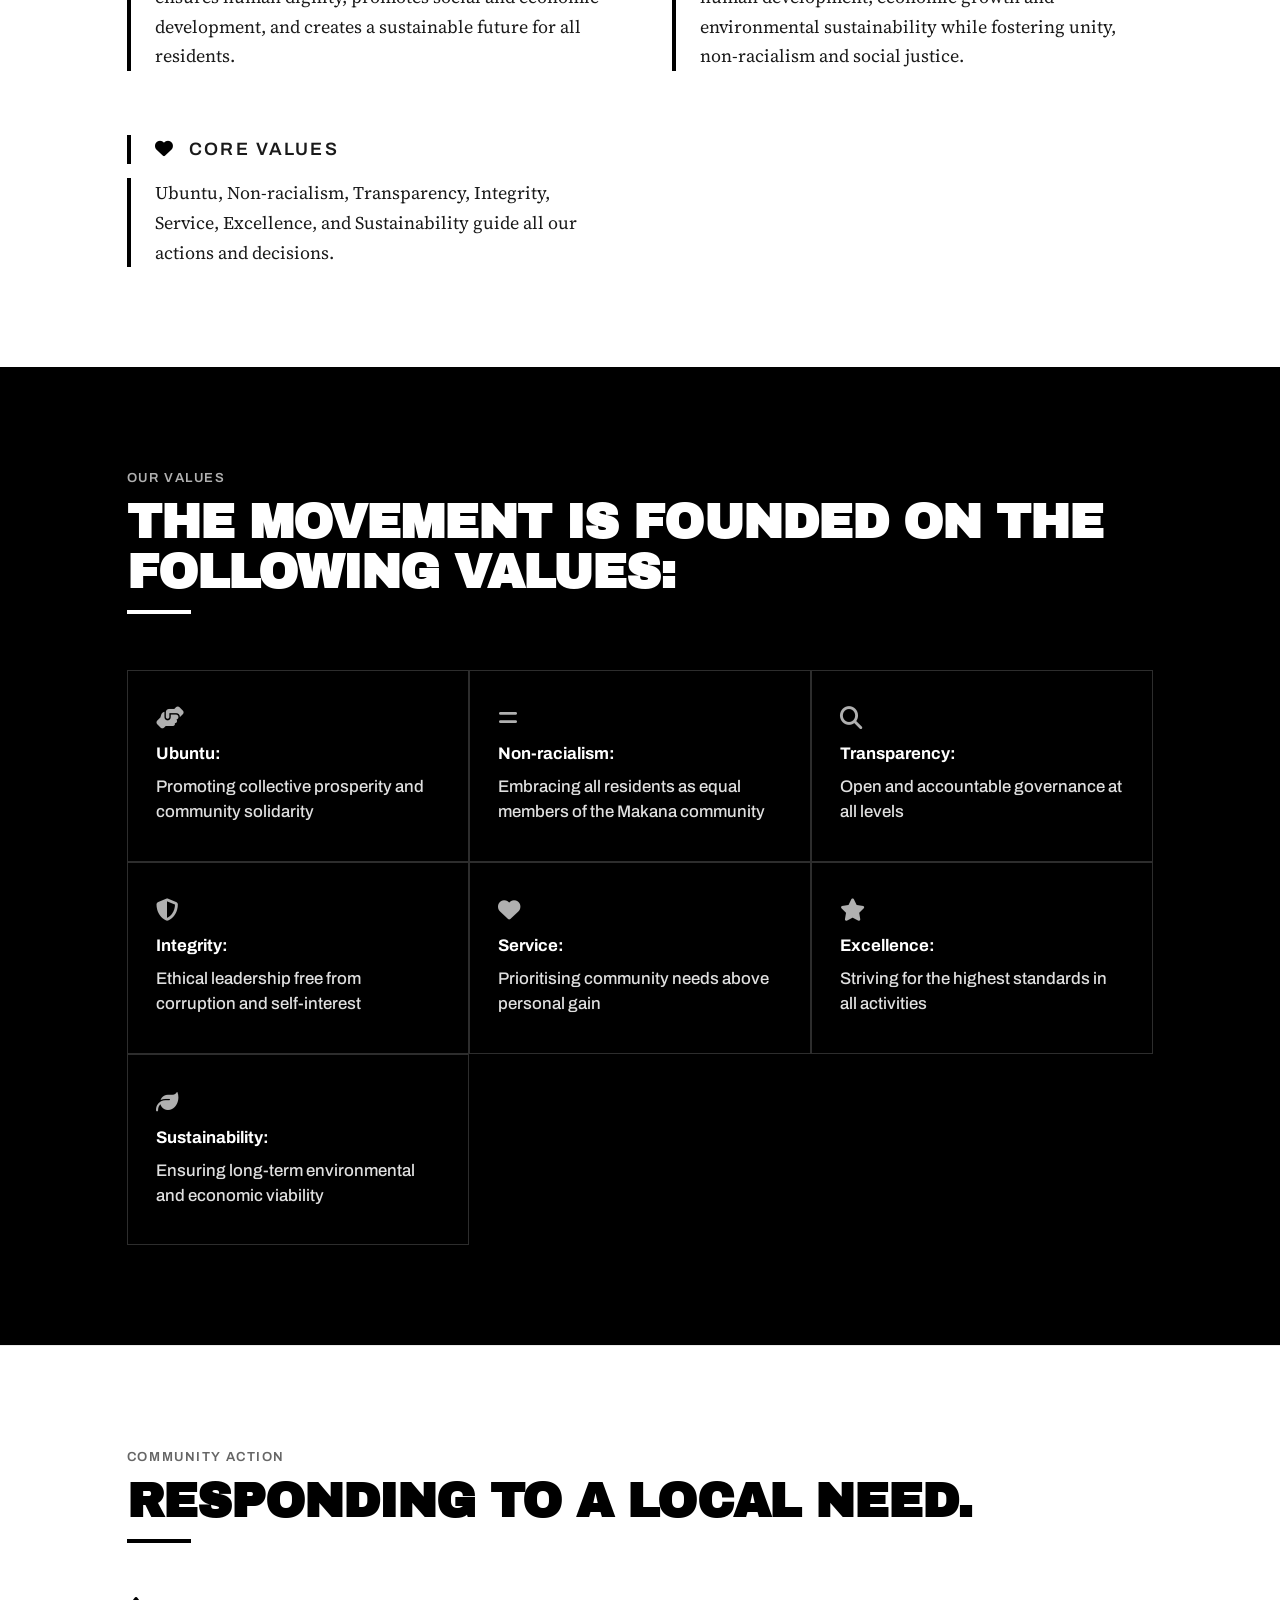
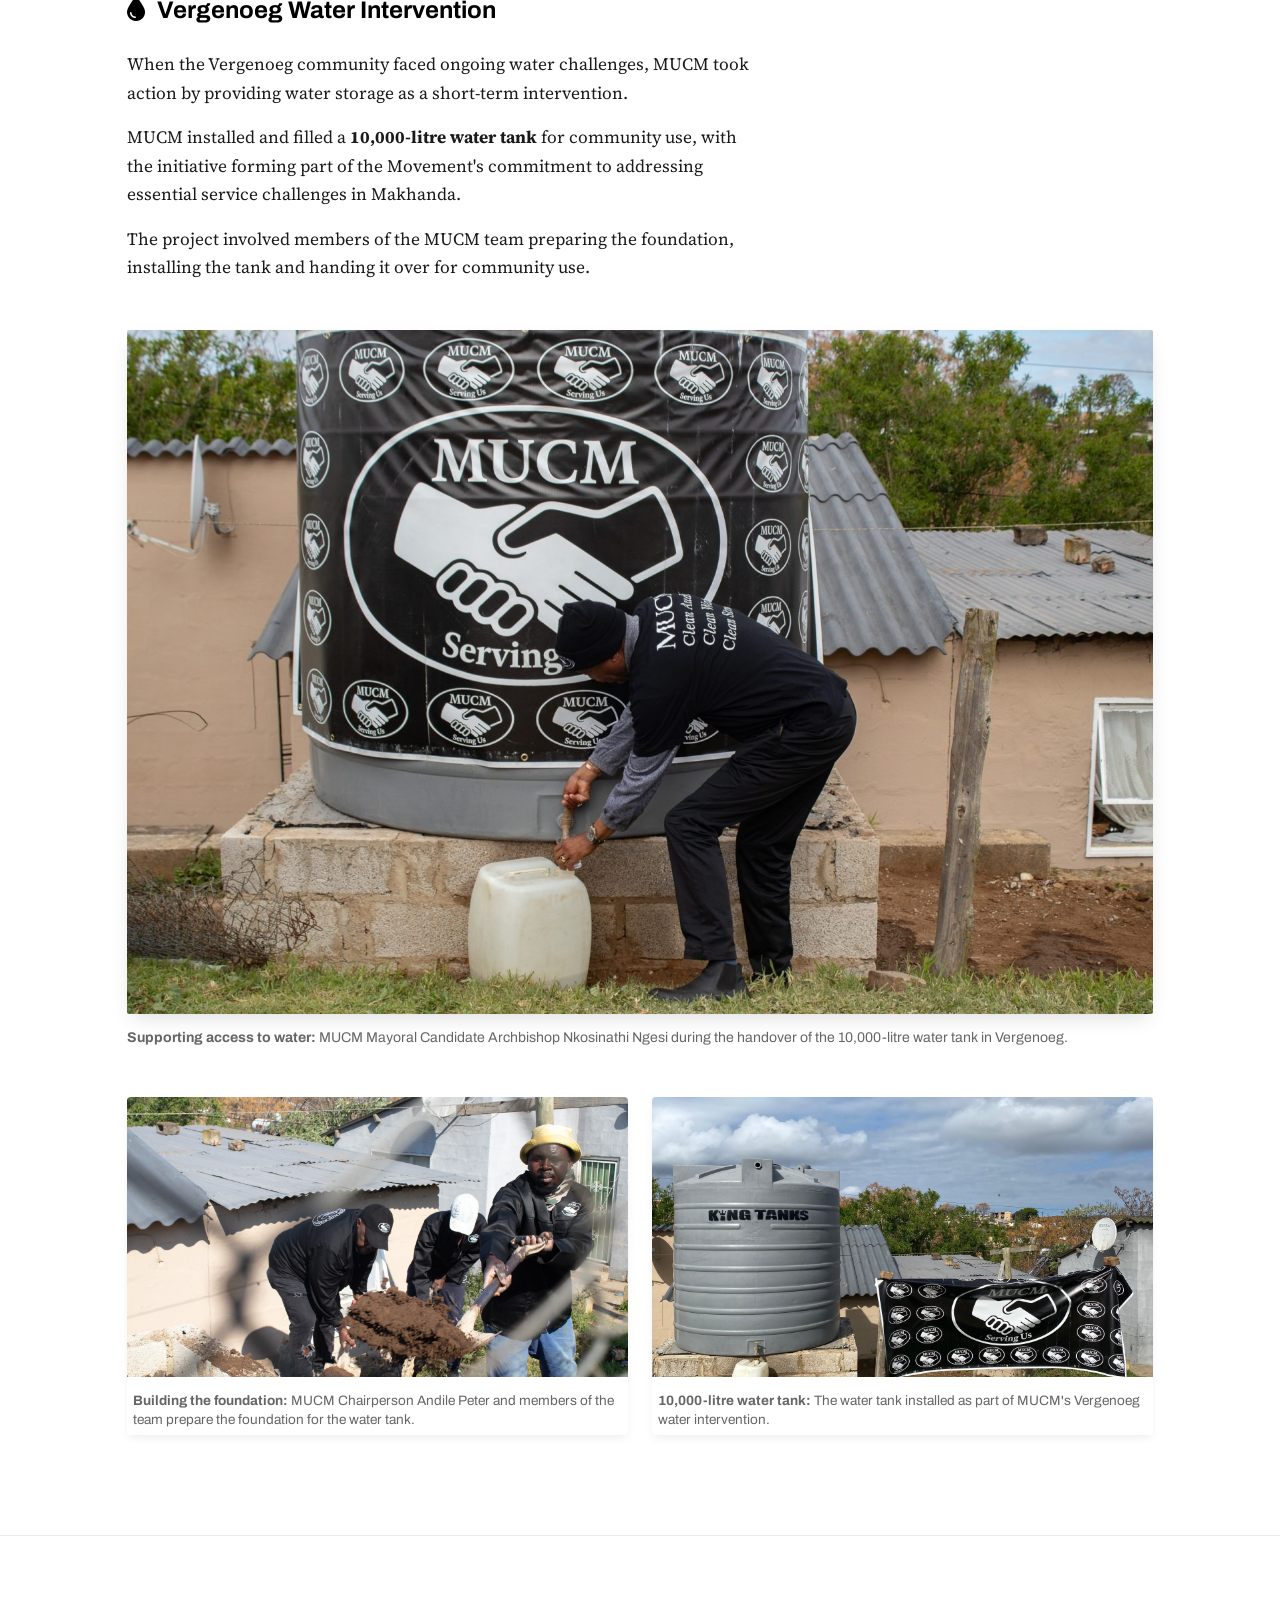
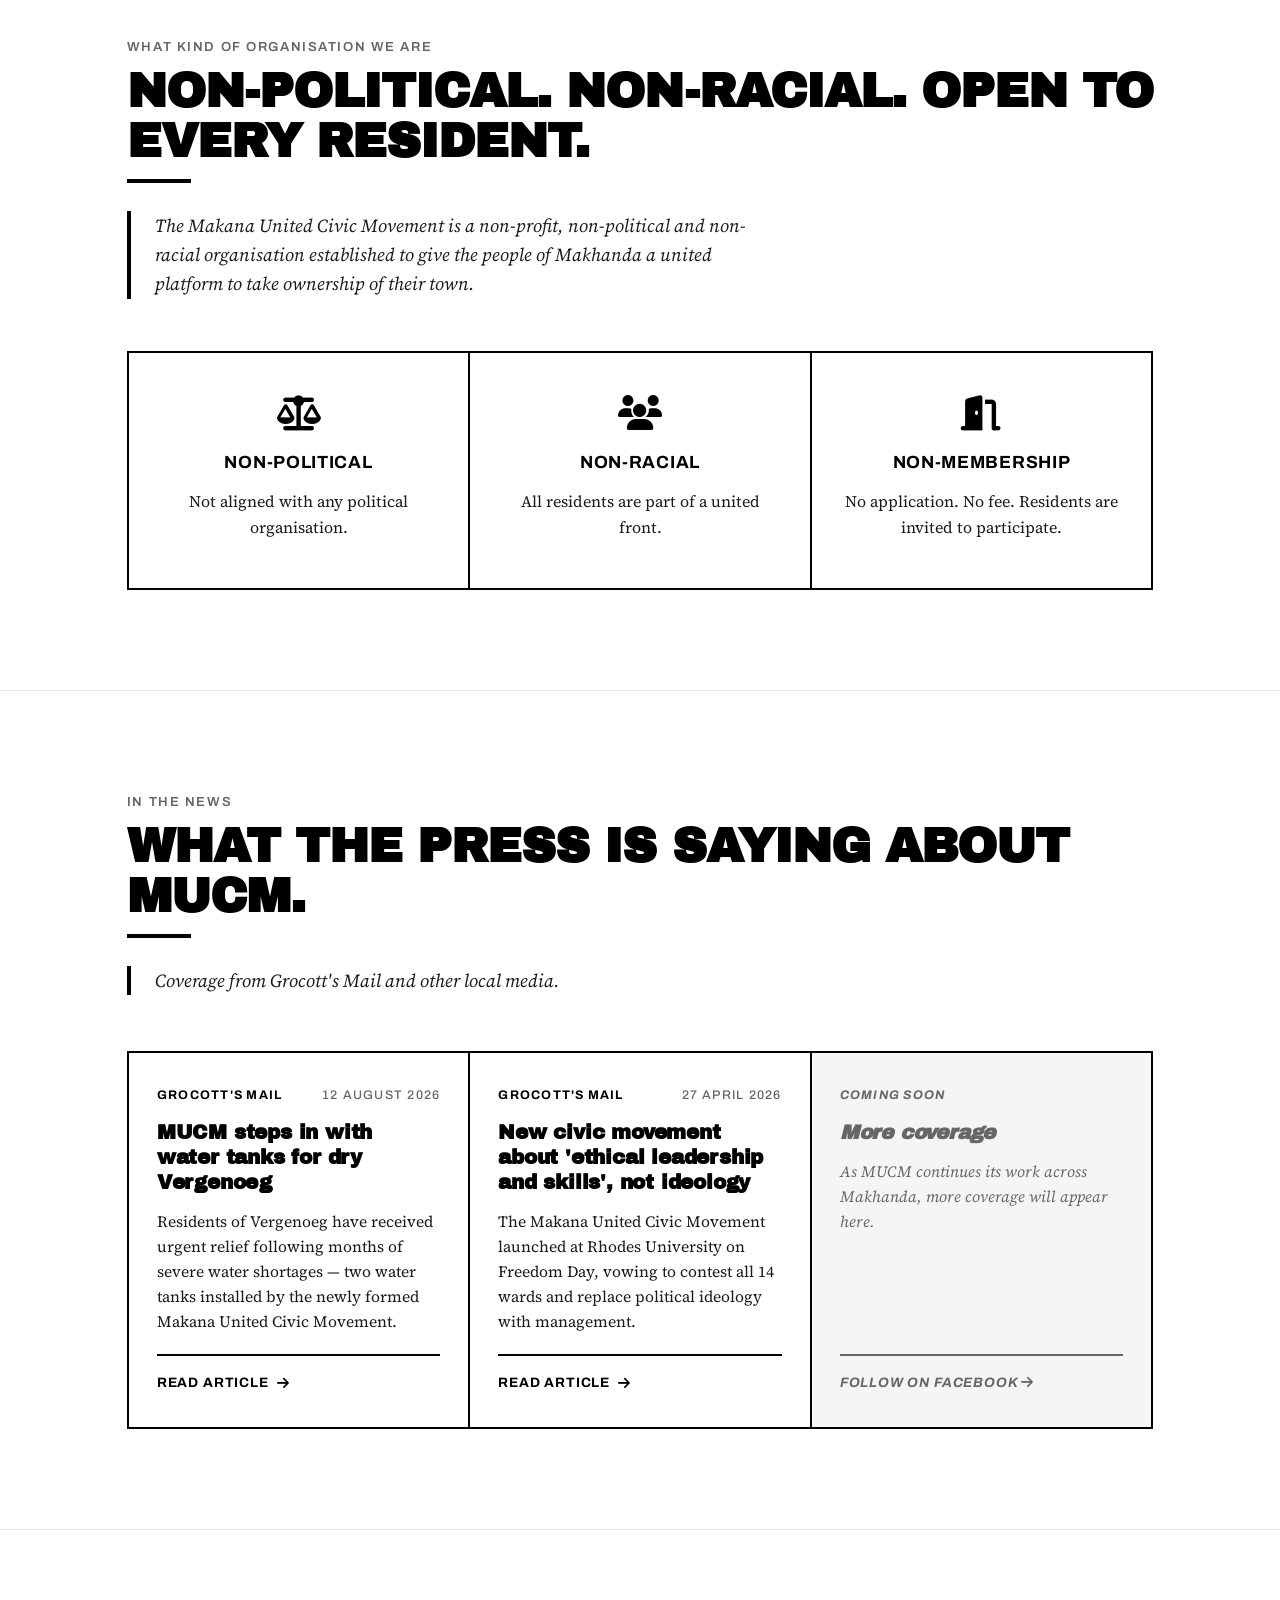
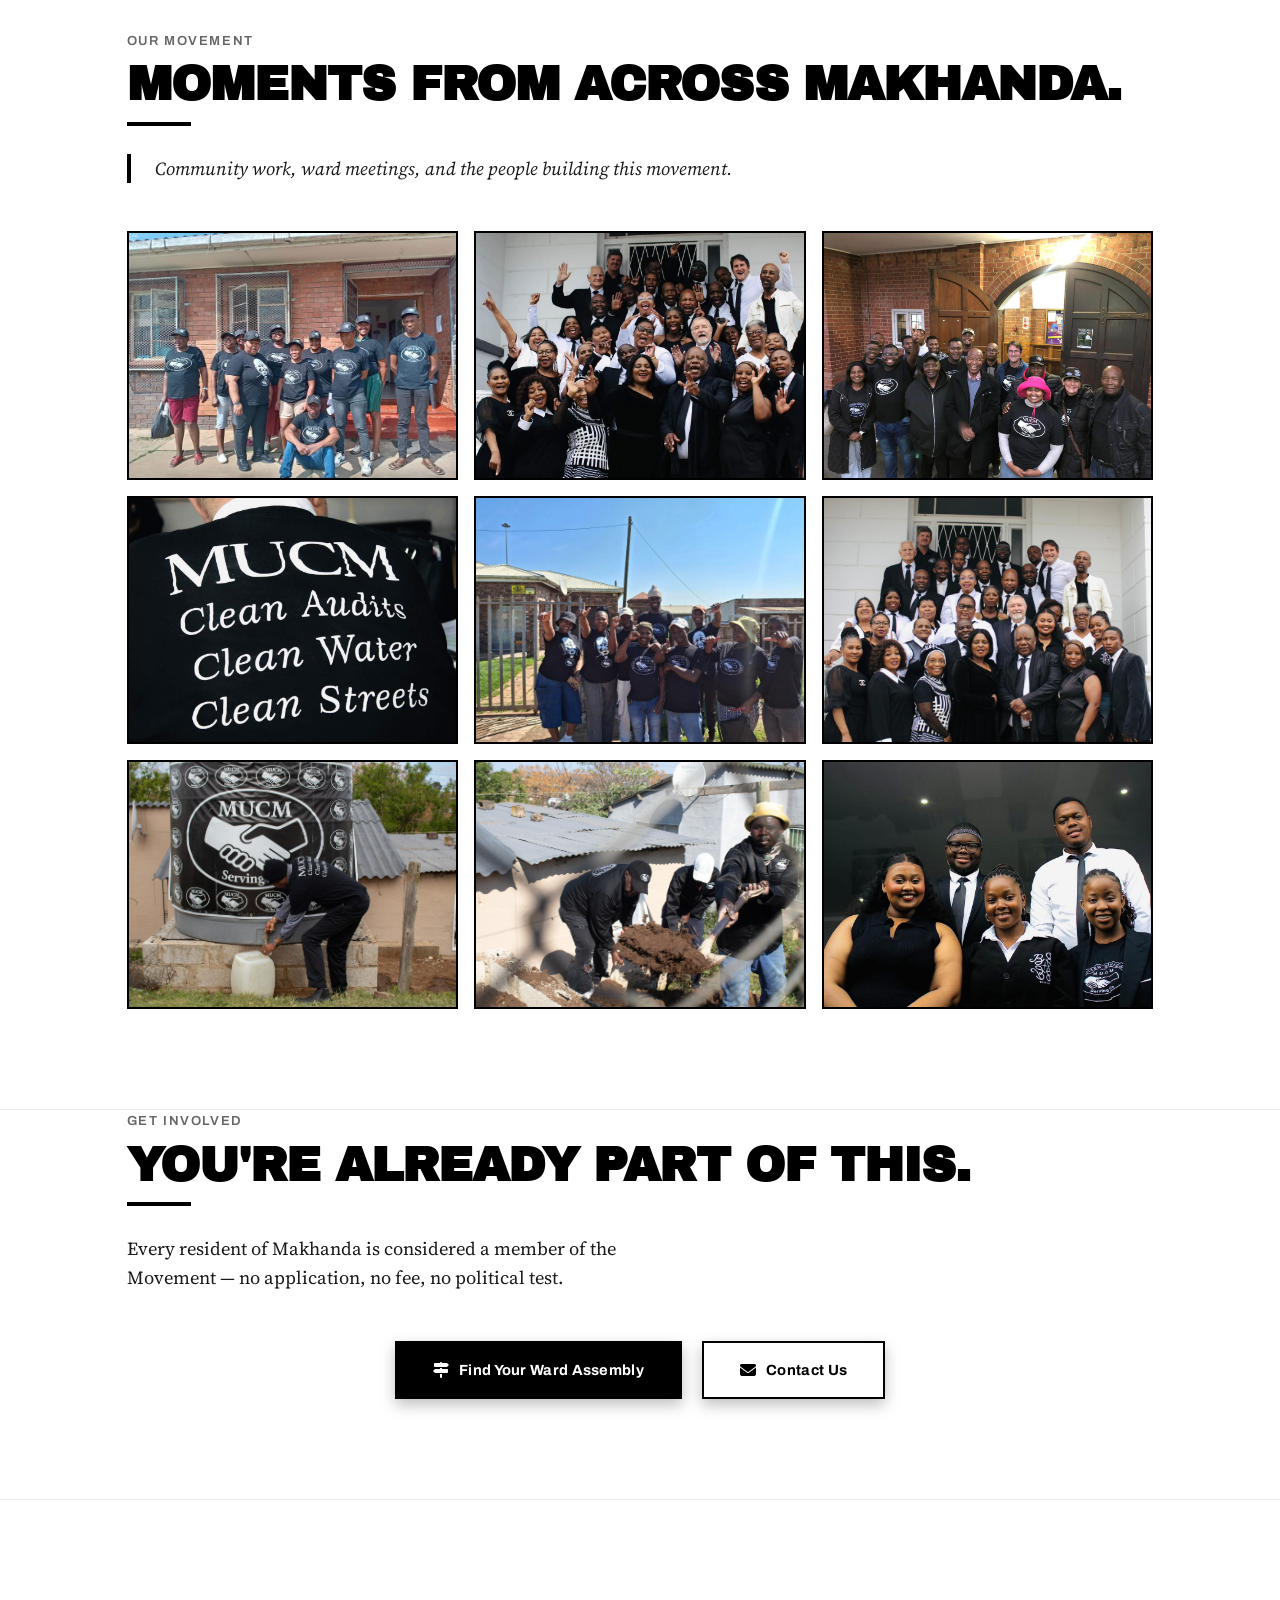
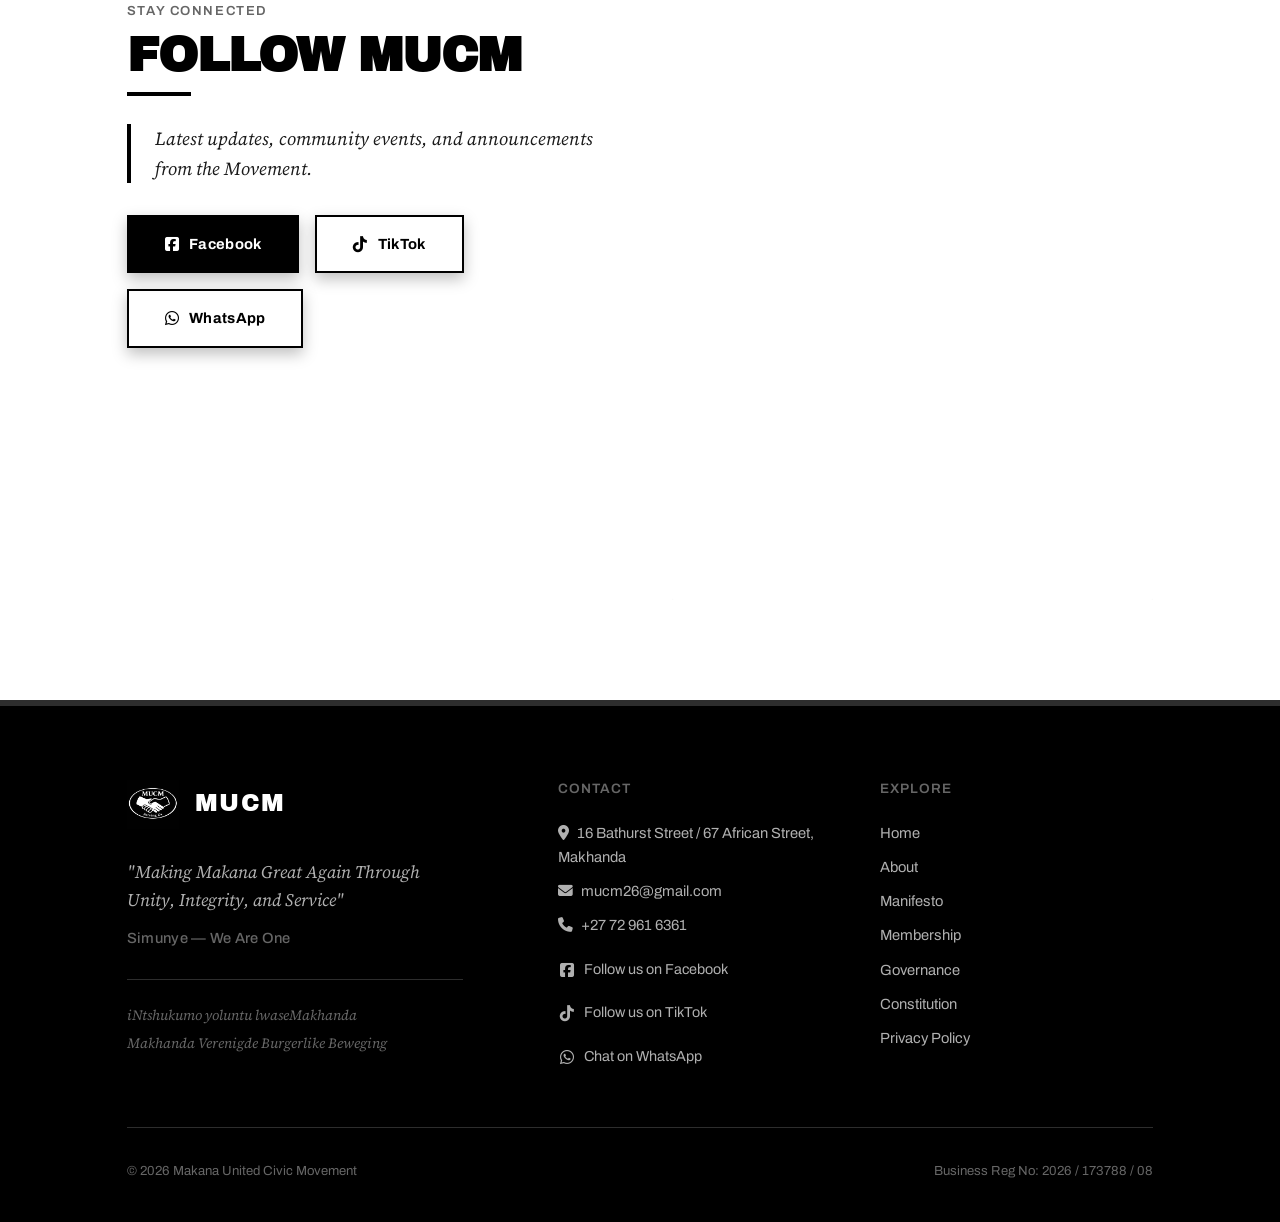
==== commit 7c6070e4: "Add files via upload" ====
--- a/index.html
+++ b/index.html
@@ -69,6 +69,7 @@
 
                 <div class="hero-copy">
                     <p class="hero-eyebrow"><i class="fas fa-map-pin" style="margin-right:8px;"></i> Makana Municipal District · Eastern Cape</p>
+                      <img src="assets/logo.jpeg" alt="Makana United Civic Movement logo" class="hero-logo">
                     <h1>Makana United<br><span>Civic Movement</span></h1>
                     <p class="hero-tagline">"Making Makana Great Again Through Unity, Integrity, and Service"</p>
                     <p class="hero-sub">Simunye — We Are One. Together We Build a Better Makhanda.</p>
--- a/style.css
+++ b/style.css
@@ -1543,6 +1543,43 @@
     font-size: 0.95rem;
   }
 }
+/* ---------- HERO LOGO ---------- */
+/* .hero-logo {
+  width: 120px;
+  height: 120px;
+  object-fit: contain;
+  border-radius: 50%;
+  background: var(--white);
+  padding: 8px;
+  margin-bottom: 32px;
+  display: block;
+  box-shadow: 0 8px 24px rgba(0, 0, 0, 0.3);
+} */
+/* ---------- HERO LOGO ---------- */
+.hero-logo {
+  width: 185px;
+  height: auto;
+  object-fit: contain;
+  display: block;
+  margin: 0 auto 32px;
+  filter: invert(1) grayscale(1) brightness(1.2);
+  mix-blend-mode: screen;
+  position: relative;
+  z-index: 1;
+}
+/* @media (max-width: 700px) {
+  .hero-logo {
+    width: 90px;
+    height: 90px;
+    margin-bottom: 24px;
+  }
+} */
+@media (max-width: 700px) {
+  .hero-logo {
+    width: 135px;
+    margin-bottom: 24px;
+  }
+}
 
 
 /* ============================================================
